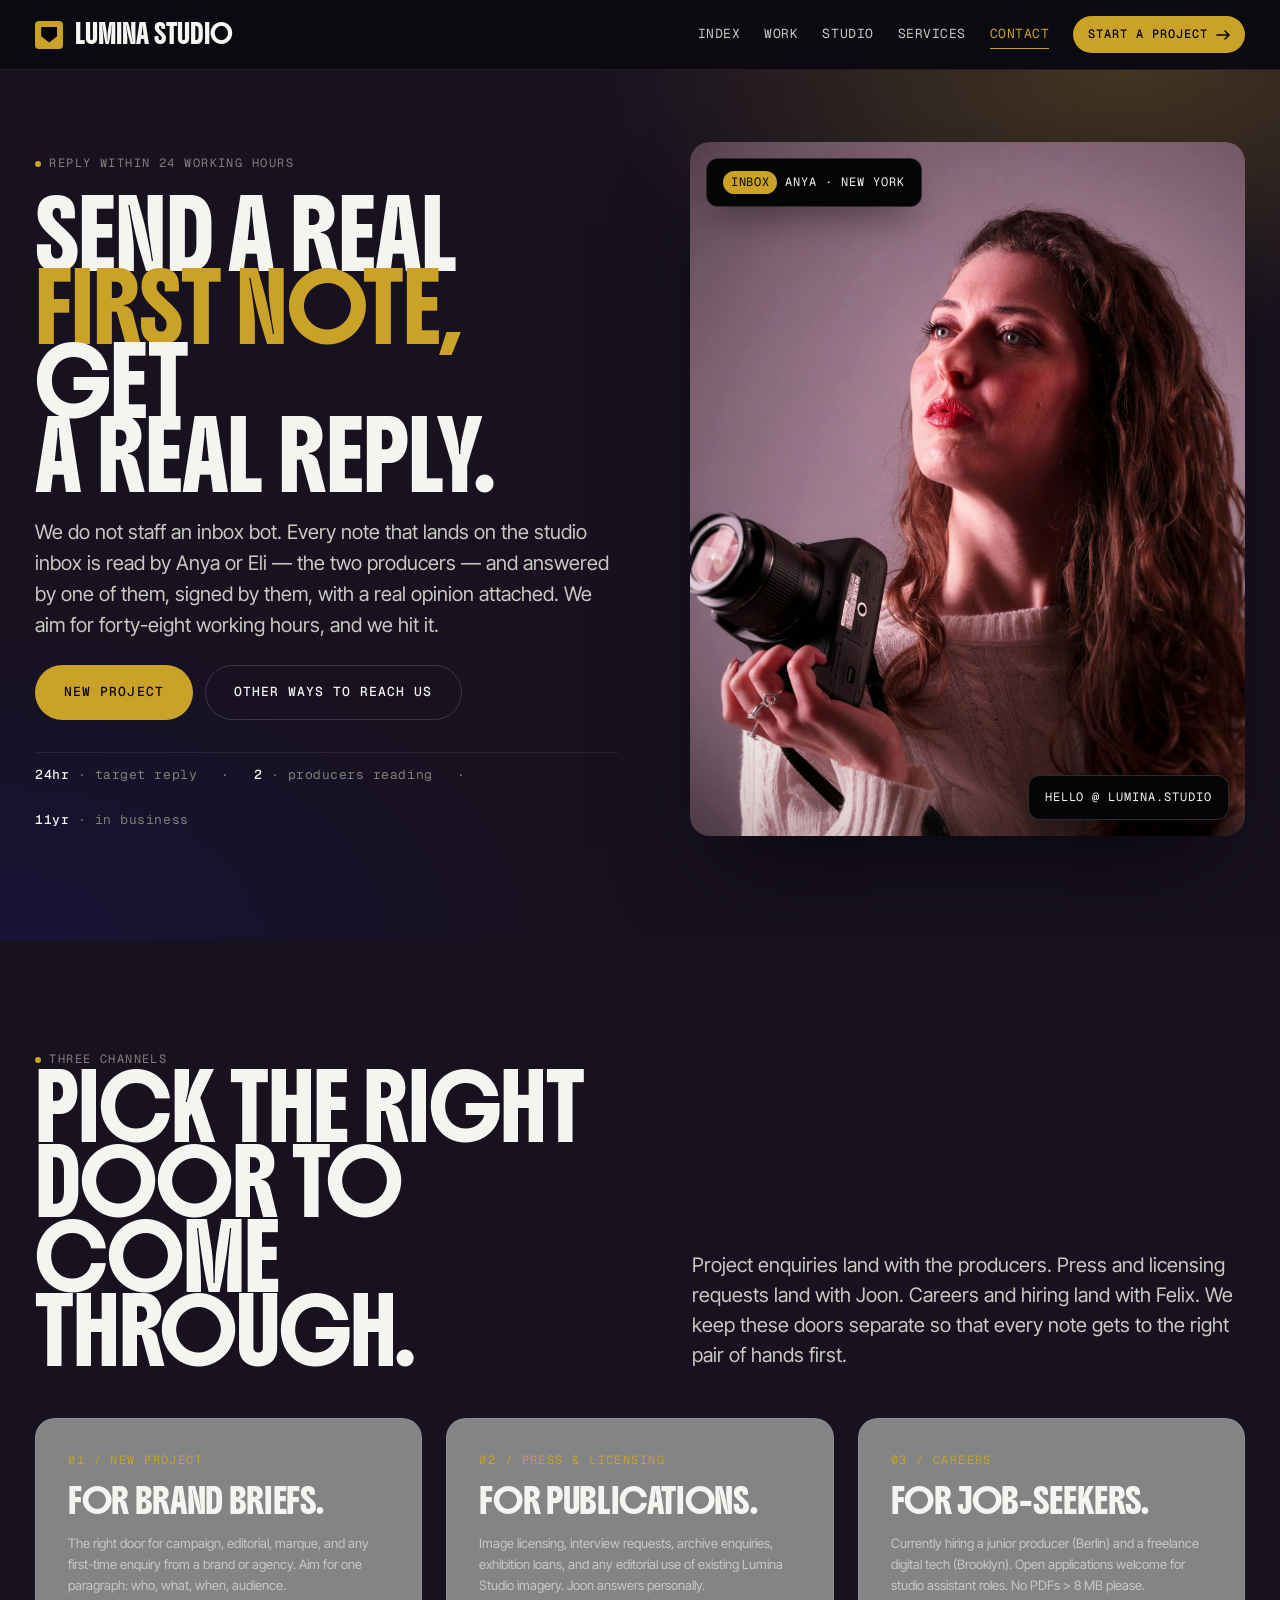
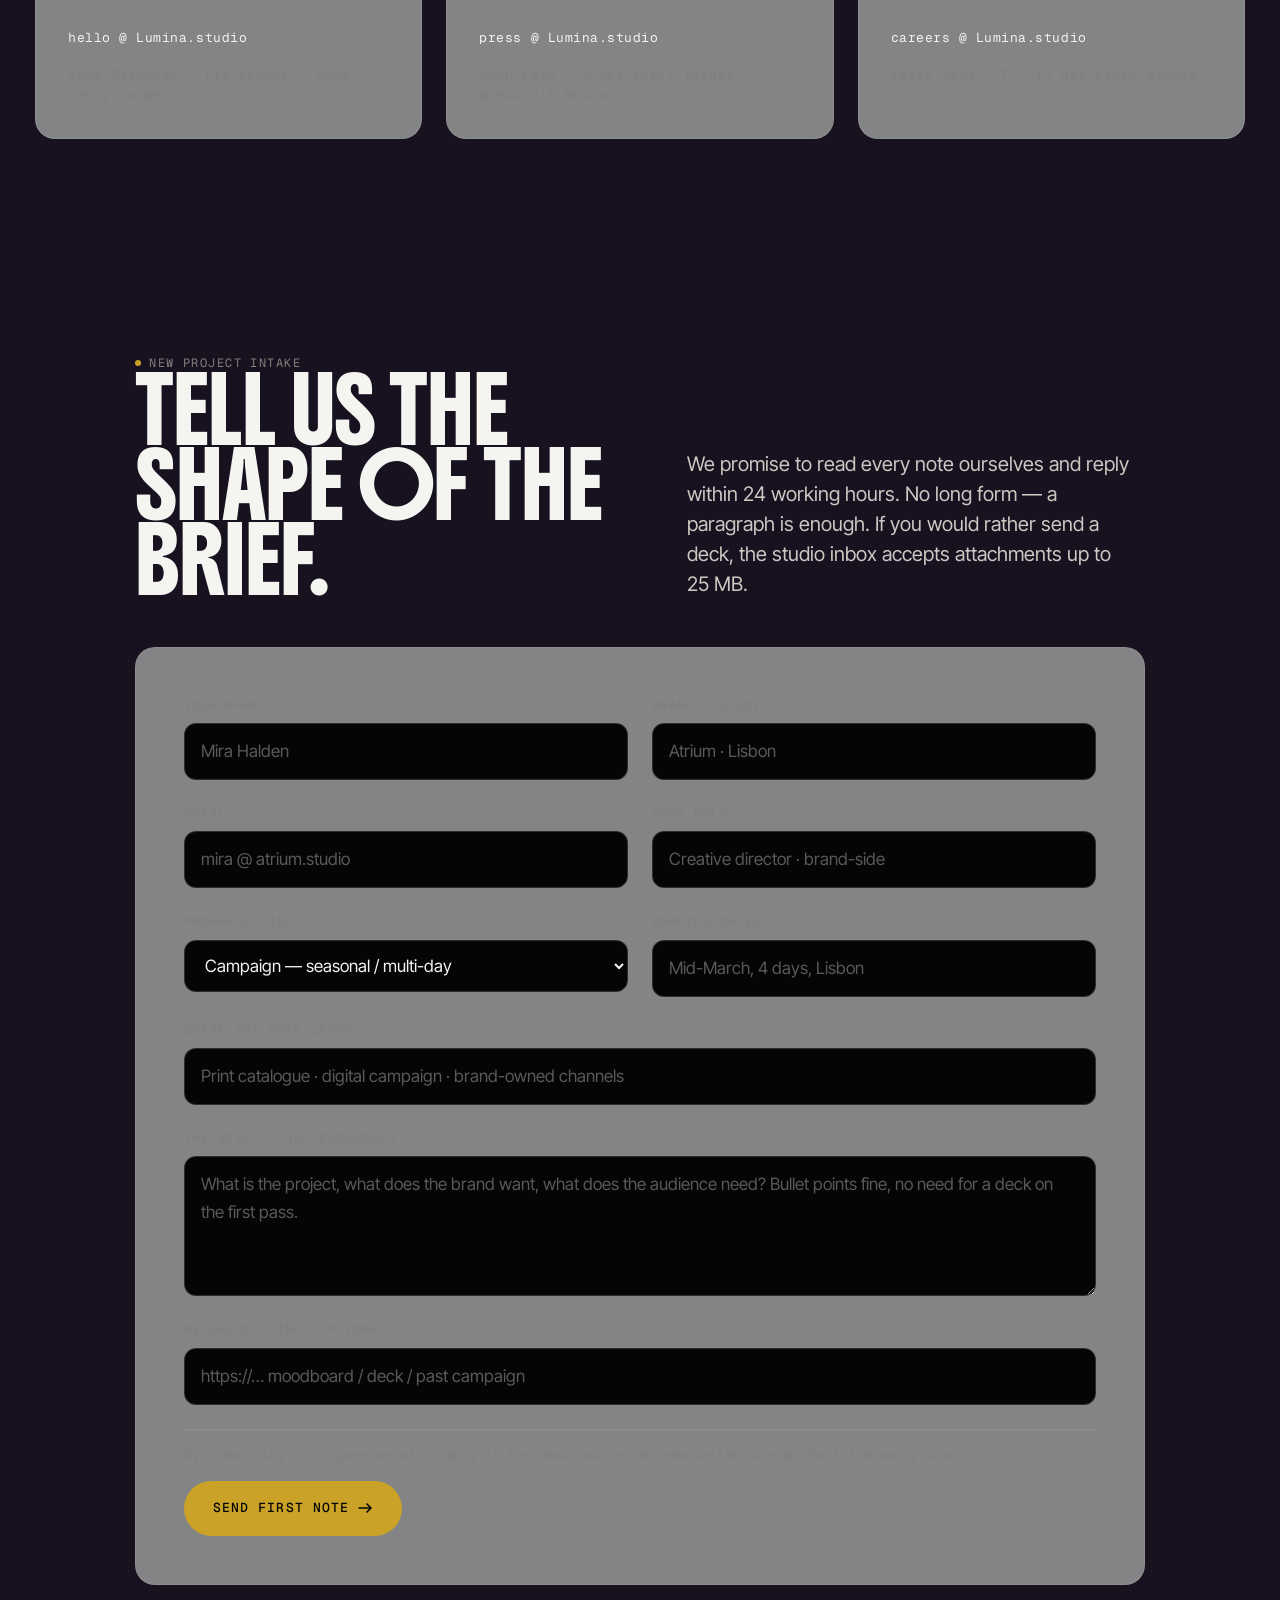
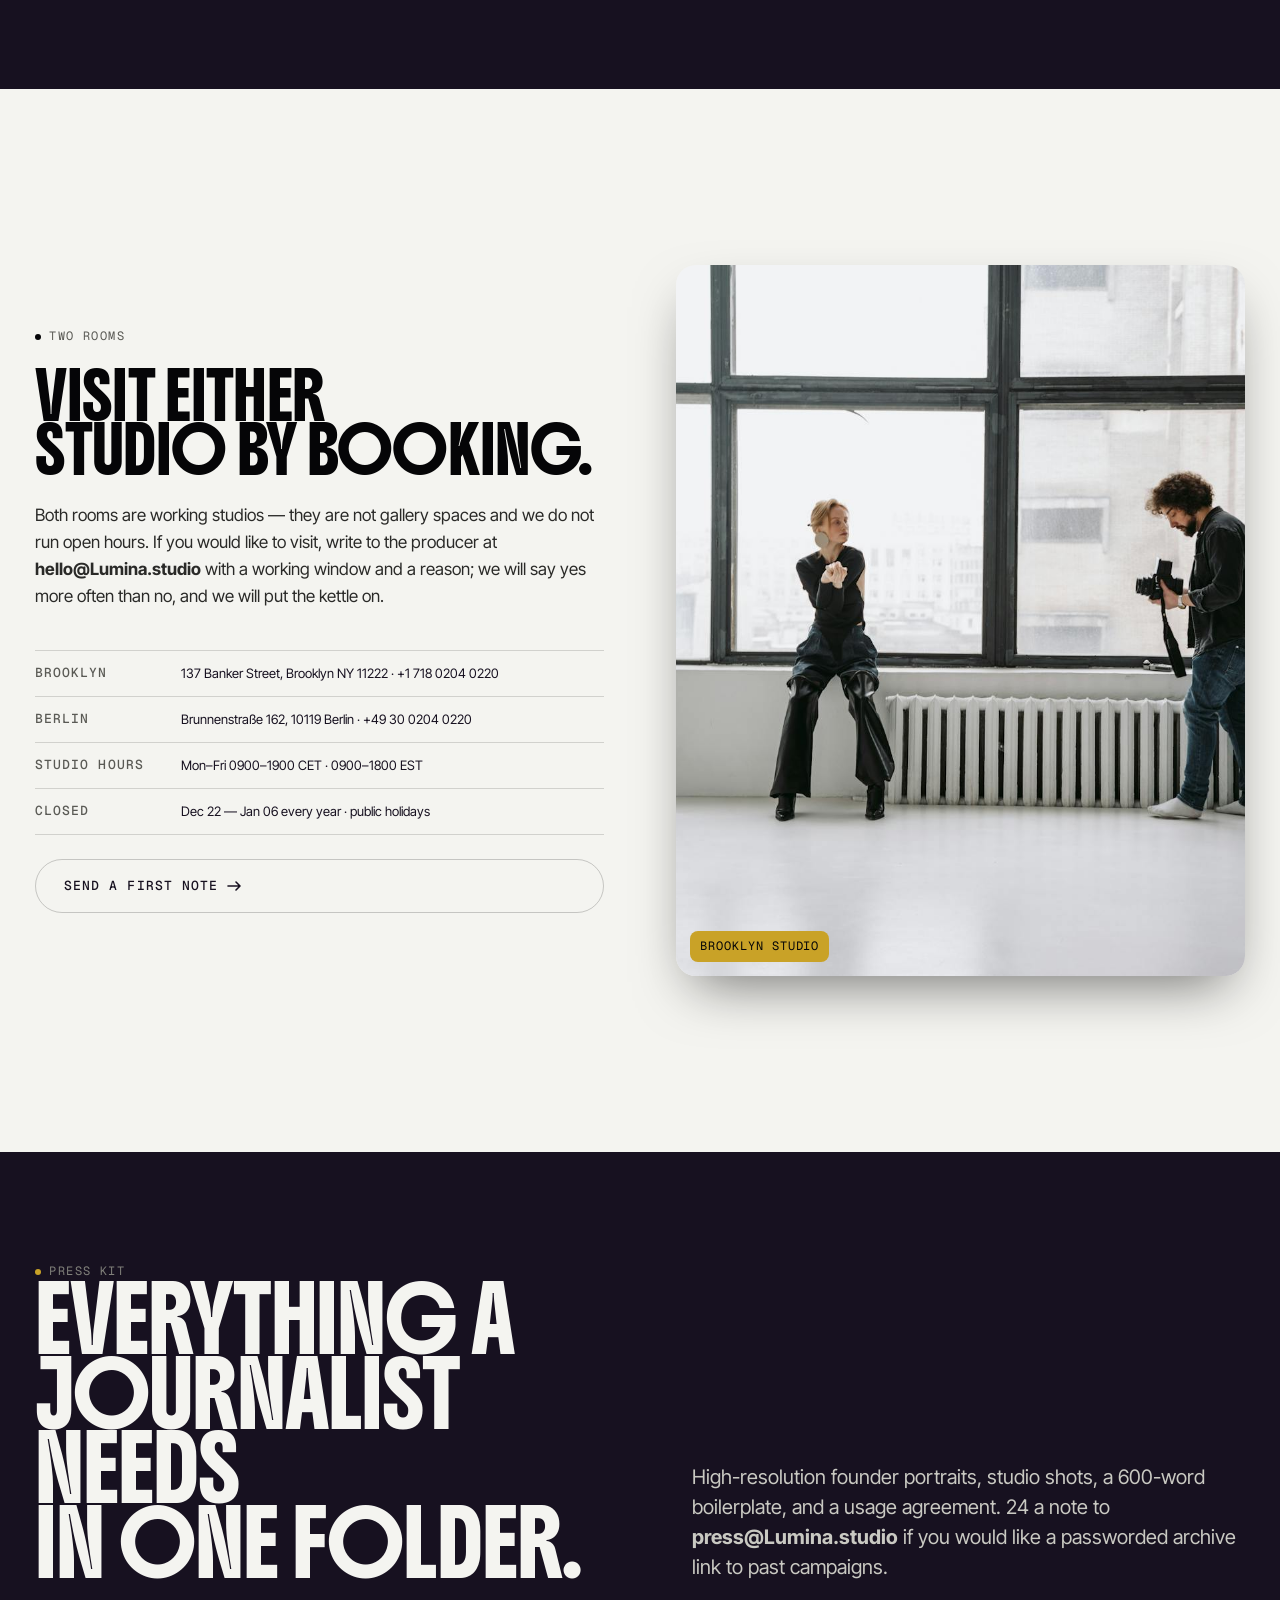
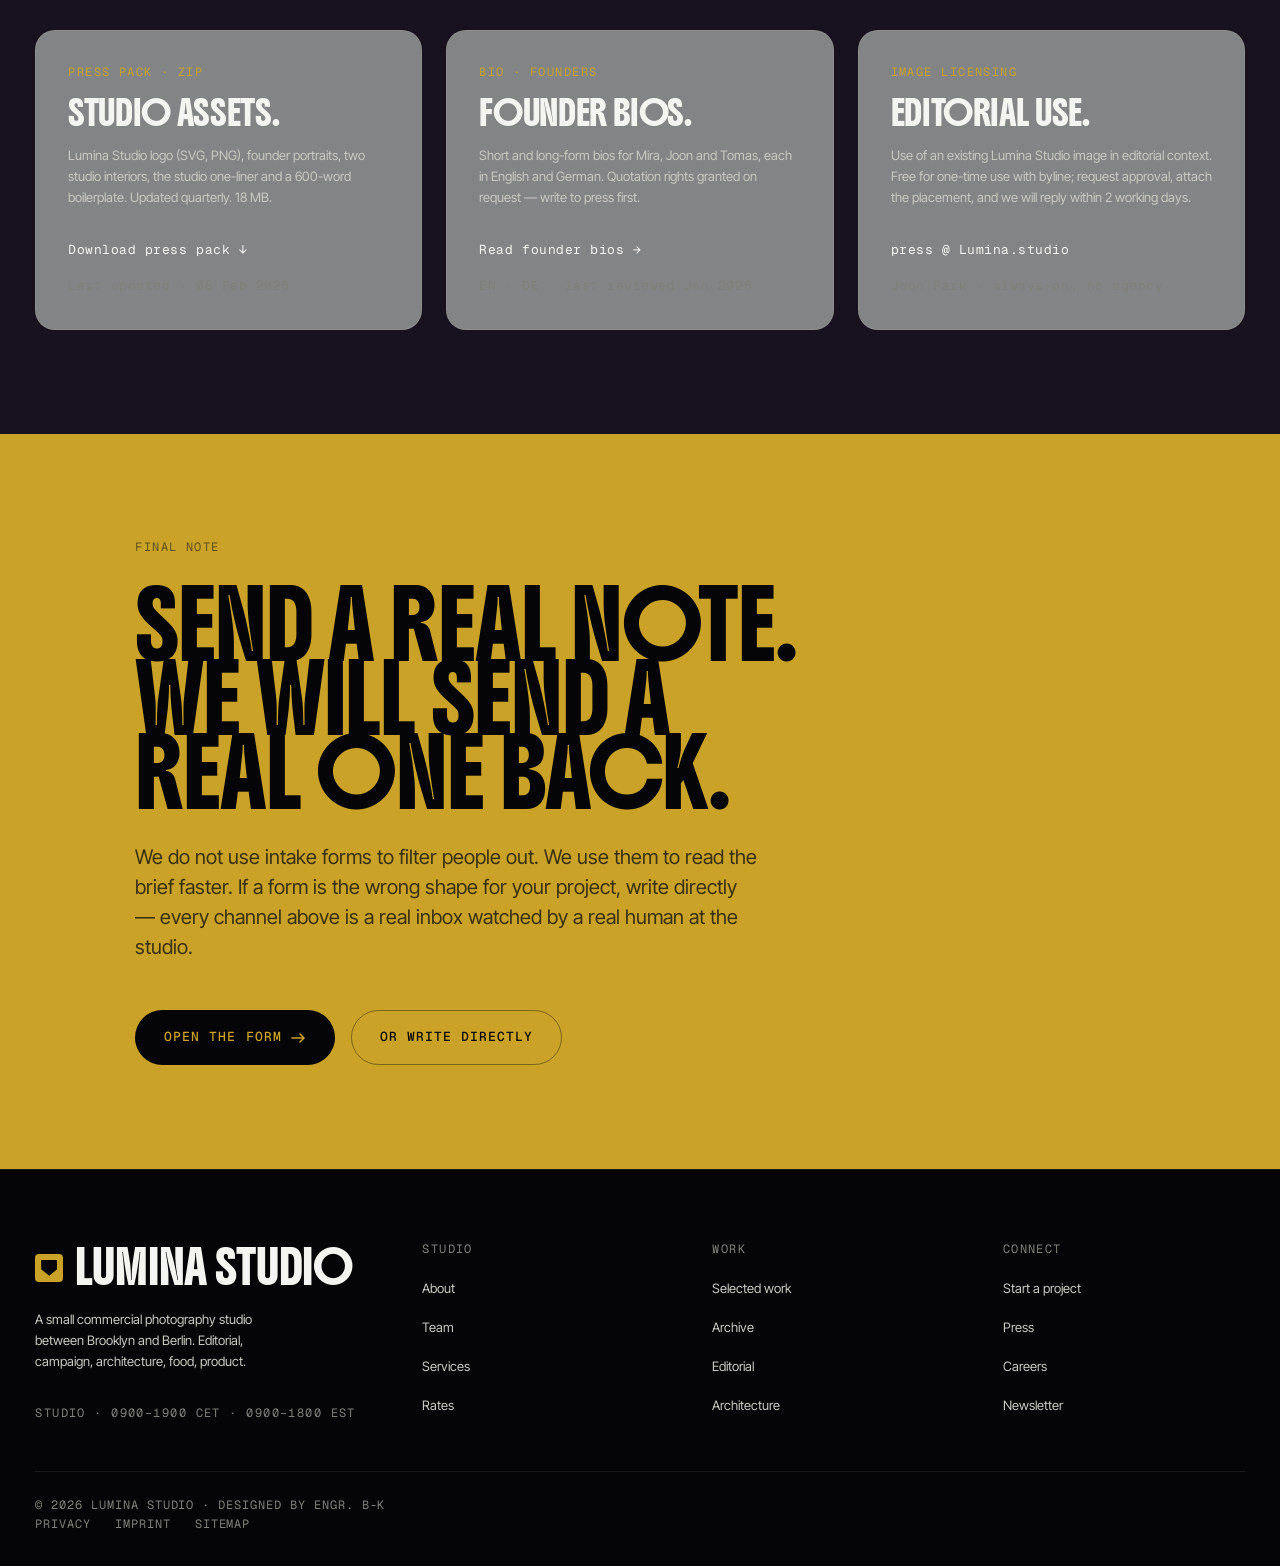
==== contact.html @ f13d24b4 "updated the file" ====
<!doctype html>
<html lang="en">

<head>
  <meta charset="utf-8" />
  <meta name="viewport" content="width=device-width, initial-scale=1" />
  <title>Lumina Studio · Contact — Photography Studio </title>
  <meta name="description"
    content="Three contact channels for Lumina Studio — project intake, press, and careers. Full inquiry form, studio addresses, press kit and open roles. Producer replies within 24 hours on a working day." />
  <link rel="preconnect" href="https://fonts.googleapis.com" />
  <link rel="preconnect" href="https://fonts.gstatic.com" crossorigin />
  <link rel="stylesheet"
    href="https://fonts.googleapis.com/css2?family=Boldonse&family=Inter+Tight:wght@400;500;600;700&family=Geist+Mono:wght@400;500&display=swap" />
  <link rel="stylesheet" href="assets/css/styles.css" />
</head>

<body>
  <a class="skip-link" href="#main">Skip to content</a>

  <header class="site-header">
    <div class="container container--wide">
      <nav class="nav" aria-label="Primary">
        <a class="brand" href="index.html"><span class="brand-mark" aria-hidden="true"></span> Lumina Studio</a>
        <div class="nav-links" role="navigation">
          <a href="index.html">Index</a>
          <a href="work.html">Work</a>
          <a href="studio.html">Studio</a>
          <a href="services.html">Services</a>
          <a href="contact.html" aria-current="page">Contact</a>
        </div>
        <div class="nav-cta-row">
          <a href="#intake" class="btn btn--primary btn--sm">Start a project
            <svg class="arrow" width="14" height="10" viewBox="0 0 14 10" fill="none" aria-hidden="true">
              <path d="M1 5h12m0 0L9 1m4 4L9 9" stroke="currentColor" stroke-width="1.6" stroke-linecap="round"
                stroke-linejoin="round" />
            </svg>
          </a>
          <button class="nav-toggle" aria-label="Open menu" aria-expanded="false" aria-controls="mobile-drawer"><span
              aria-hidden="true"></span></button>
        </div>
      </nav>
    </div>
  </header>

  <div class="mobile-drawer" id="mobile-drawer" aria-hidden="true">
    <button class="drawer-close" aria-label="Close menu">Close</button>
    <a href="index.html">Index</a>
    <a href="work.html">Work</a>
    <a href="studio.html">Studio</a>
    <a href="services.html">Services</a>
    <a href="contact.html">Contact</a>
  </div>

  <main id="main">

    <!-- Hero -->
    <section class="hero">
      <div class="container container--wide">
        <div class="hero-grid">
          <div class="hero-text">
            <span class="eyebrow"><span class="dot" aria-hidden="true"></span>Reply within 24 working hours</span>
            <h1 class="hero-headline">
              Send a real<br />
              <span class="lime">first note,</span> get<br />
              a real reply.
            </h1>
            <p class="hero-sub">
              We do not staff an inbox bot. Every note that lands on the studio inbox is read by Anya or Eli — the two
              producers — and answered by one of them, signed by them, with a real opinion attached. We aim for
              forty-eight working hours, and we hit it.
            </p>
            <div class="hero-cta-row">
              <a class="btn btn--primary btn--lg" href="#intake">New project</a>
              <a class="btn btn--ghost btn--lg" href="#channels">Other ways to reach us</a>
            </div>
            <div class="hero-meta">
              <span><strong>24hr</strong> · target reply</span>
              <span aria-hidden="true">·</span>
              <span><strong>2</strong> · producers reading</span>
              <span aria-hidden="true">·</span>
              <span><strong>11yr</strong> · in business</span>
            </div>
          </div>
          <div class="hero-media">
            <img src="assets/img/contact-hero.jpg"
              alt="A working studio scene — a wide table with a laptop, a printed contact sheet, a coffee cup, and a Lumina Studio-branded planner open to the week ahead." />
            <div class="floating-tag ft-top">
              <span class="pill">Inbox</span>
              ANYA · NEW YORK
            </div>
            <div class="floating-tag ft-bottom">
              hello @ Lumina.studio
            </div>
          </div>
        </div>
      </div>
    </section>

    <!-- Channels -->
    <section id="channels">
      <div class="container container--wide">
        <div class="section-head">
          <div>
            <span class="eyebrow"><span class="dot" aria-hidden="true"></span>Three channels</span>
            <h2>Pick the right<br />door to come<br />through.</h2>
          </div>
          <p class="lede">
            Project enquiries land with the producers. Press and licensing requests land with Joon. Careers and hiring
            land with Felix. We keep these doors separate so that every note gets to the right pair of hands first.
          </p>
        </div>

        <div class="channel-grid">
          <article class="channel-card">
            <span class="label">01 / New project</span>
            <h3>For brand briefs.</h3>
            <p>The right door for campaign, editorial, marque, and any first-time enquiry from a brand or agency. Aim
              for one paragraph: who, what, when, audience.</p>
            <a class="channel-line" href="mailto:hello@Lumina.studio">hello @ Lumina.studio</a>
            <span class="mono" style="color: var(--fg-mute);">Anya Stenmark · Eli Wender · 24hr reply target</span>
          </article>

          <article class="channel-card" id="press">
            <span class="label label--lime">02 / Press &amp; licensing</span>
            <h3>For publications.</h3>
            <p>Image licensing, interview requests, archive enquiries, exhibition loans, and any editorial use of
              existing Lumina Studio imagery. Joon answers personally.</p>
            <a class="channel-line" href="mailto:press@Lumina.studio">press @ Lumina.studio</a>
            <span class="mono" style="color: var(--fg-mute);">Joon Park · 5-day reply target · press kit below</span>
          </article>

          <article class="channel-card" id="careers">
            <span class="label">03 / Careers</span>
            <h3>For job-seekers.</h3>
            <p>Currently hiring a junior producer (Berlin) and a freelance digital tech (Brooklyn). Open applications
              welcome for studio assistant roles. No PDFs &gt; 8&nbsp;MB please.</p>
            <a class="channel-line" href="mailto:careers@Lumina.studio">careers @ Lumina.studio</a>
            <span class="mono" style="color: var(--fg-mute);">Felix Vahl · 7 — 14 day reply window</span>
          </article>
        </div>
      </div>
    </section>

    <!-- Intake form -->
    <section id="intake">
      <div class="container container--narrow">
        <div class="section-head">
          <div>
            <span class="eyebrow"><span class="dot" aria-hidden="true"></span>New project intake</span>
            <h2>Tell us the<br />shape of the<br />brief.</h2>
          </div>
          <p class="lede">
            We promise to read every note ourselves and reply within 24 working hours. No long form — a paragraph is
            enough. If you would rather send a deck, the studio inbox accepts attachments up to 25&nbsp;MB.
          </p>
        </div>

        <form class="form-card"
          onsubmit="event.preventDefault(); this.querySelector('button[type=submit]').textContent='Thank you — we will be in touch.';">
          <div class="form-row">
            <div class="form-field">
              <label for="f-name">Your name</label>
              <input id="f-name" name="name" type="text" required placeholder="Mira Halden" />
            </div>
            <div class="form-field">
              <label for="f-brand">Brand / studio</label>
              <input id="f-brand" name="brand" type="text" placeholder="Atrium · Lisbon" />
            </div>
          </div>

          <div class="form-row">
            <div class="form-field">
              <label for="f-email">Email</label>
              <input id="f-email" name="email" type="email" required placeholder="mira @ atrium.studio" />
            </div>
            <div class="form-field">
              <label for="f-role">Your role</label>
              <input id="f-role" name="role" type="text" placeholder="Creative director · brand-side" />
            </div>
          </div>

          <div class="form-row">
            <div class="form-field">
              <label for="f-tier">Probable tier</label>
              <select id="f-tier" name="tier">
                <option>Editorial — single feature / portrait</option>
                <option selected>Campaign — seasonal / multi-day</option>
                <option>Marque — long-form, full cycle</option>
                <option>Not sure — please advise</option>
              </select>
            </div>
            <div class="form-field">
              <label for="f-dates">Working dates</label>
              <input id="f-dates" name="dates" type="text" placeholder="Mid-March, 4 days, Lisbon" />
            </div>
          </div>

          <div class="form-row form-row--full">
            <div class="form-field">
              <label for="f-where">Where the work lands</label>
              <input id="f-where" name="where" type="text"
                placeholder="Print catalogue · digital campaign · brand-owned channels" />
            </div>
          </div>

          <div class="form-row form-row--full">
            <div class="form-field">
              <label for="f-brief">The brief — one paragraph</label>
              <textarea id="f-brief" name="brief" required
                placeholder="What is the project, what does the brand want, what does the audience need? Bullet points fine, no need for a deck on the first pass."></textarea>
            </div>
          </div>

          <div class="form-row form-row--full">
            <div class="form-field">
              <label for="f-refs">Reference link (optional)</label>
              <input id="f-refs" name="refs" type="url" placeholder="https://… moodboard / deck / past campaign" />
            </div>
          </div>

          <div class="form-actions">
            <small>By submitting, you agree we will reply to the email above. No newsletter signup. No third-party
              sharing.</small>
            <button type="submit" class="btn btn--primary btn--lg">Send first note
              <svg class="arrow" width="16" height="10" viewBox="0 0 14 10" fill="none" aria-hidden="true">
                <path d="M1 5h12m0 0L9 1m4 4L9 9" stroke="currentColor" stroke-width="1.6" stroke-linecap="round"
                  stroke-linejoin="round" />
              </svg>
            </button>
          </div>
        </form>
      </div>
    </section>

    <!-- Studio locations split -->
    <section class="snug tile-section">
      <div class="container container--wide">
        <div class="split">
          <div class="split-text">
            <span class="eyebrow eyebrow--on-tile"><span class="dot" aria-hidden="true"></span>Two rooms</span>
            <h2>Visit either<br />studio by booking.</h2>
            <p>
              Both rooms are working studios — they are not gallery spaces and we do not run open hours. If you would
              like to visit, write to the producer at <strong>hello@Lumina.studio</strong> with a working window and a
              reason; we will say yes more often than no, and we will put the kettle on.
            </p>
            <ul class="split-fact-list">
              <li><b>Brooklyn</b><span>137 Banker Street, Brooklyn NY 11222 · +1 718 0204 0220</span></li>
              <li><b>Berlin</b><span>Brunnenstraße 162, 10119 Berlin · +49 30 0204 0220</span></li>
              <li><b>Studio hours</b><span>Mon–Fri 0900–1900 CET · 0900–1800 EST</span></li>
              <li><b>Closed</b><span>Dec 22 — Jan 06 every year · public holidays</span></li>
            </ul>
            <a class="btn btn--ghost-on-tile btn--lg" href="#intake">Send a first note
              <svg class="arrow" width="16" height="10" viewBox="0 0 14 10" fill="none" aria-hidden="true">
                <path d="M1 5h12m0 0L9 1m4 4L9 9" stroke="currentColor" stroke-width="1.6" stroke-linecap="round"
                  stroke-linejoin="round" />
              </svg>
            </a>
          </div>
          <div class="split-img">
            <img src="assets/img/contact-room.jpg"
              alt="A working corner of the Lumina Studio Brooklyn studio — a wide table with a laptop, a printed contact sheet, a coffee mug, and a Lumina Studio-branded notebook open to a project plan." />
            <span class="ft-corner">Brooklyn studio</span>
          </div>
        </div>
      </div>
    </section>

    <!-- Press kit -->
    <section>
      <div class="container container--wide">
        <div class="section-head">
          <div>
            <span class="eyebrow"><span class="dot" aria-hidden="true"></span>Press kit</span>
            <h2>Everything a<br />journalist needs<br />in one folder.</h2>
          </div>
          <p class="lede">
            High-resolution founder portraits, studio shots, a 600-word boilerplate, and a usage agreement. 24 a note
            to <strong>press@Lumina.studio</strong> if you would like a passworded archive link to past campaigns.
          </p>
        </div>

        <div class="channel-grid">
          <article class="channel-card">
            <span class="label">Press pack · ZIP</span>
            <h3>Studio assets.</h3>
            <p>Lumina Studio logo (SVG, PNG), founder portraits, two studio interiors, the studio one-liner and a 600-word
              boilerplate. Updated quarterly. 18&nbsp;MB.</p>
            <a class="channel-line" href="#">Download press pack ↓</a>
            <span class="mono" style="color: var(--fg-mute);">Last updated · 08 Feb 2026</span>
          </article>
          <article class="channel-card">
            <span class="label">Bio · founders</span>
            <h3>Founder bios.</h3>
            <p>Short and long-form bios for Mira, Joon and Tomas, each in English and German. Quotation rights granted
              on request — write to press first.</p>
            <a class="channel-line" href="#">Read founder bios →</a>
            <span class="mono" style="color: var(--fg-mute);">EN · DE · last reviewed Jan 2026</span>
          </article>
          <article class="channel-card">
            <span class="label">Image licensing</span>
            <h3>Editorial use.</h3>
            <p>Use of an existing Lumina Studio image in editorial context. Free for one-time use with byline; request
              approval, attach the placement, and we will reply within 2 working days.</p>
            <a class="channel-line" href="mailto:press@Lumina.studio">press @ Lumina.studio</a>
            <span class="mono" style="color: var(--fg-mute);">Joon Park · always-on, no agency</span>
          </article>
        </div>
      </div>
    </section>

    <!-- Closing -->
    <section class="closing-cta">
      <div class="container container--narrow">
        <span class="label" style="color: rgba(25, 25, 27, 0.6);">Final note</span>
        <h2>Send a real note.<br />We will send a<br />real one back.</h2>
        <p class="lede">
          We do not use intake forms to filter people out. We use them to read the brief faster. If a form is the wrong
          shape for your project, write directly — every channel above is a real inbox watched by a real human at the
          studio.
        </p>
        <div class="cta-row">
          <a class="btn btn--dark btn--lg" href="#intake">Open the form
            <svg class="arrow" width="16" height="10" viewBox="0 0 14 10" fill="none" aria-hidden="true">
              <path d="M1 5h12m0 0L9 1m4 4L9 9" stroke="currentColor" stroke-width="1.6" stroke-linecap="round"
                stroke-linejoin="round" />
            </svg>
          </a>
          <a class="btn btn--ghost btn--lg" href="mailto:hello@Lumina.studio">Or write directly</a>
        </div>
      </div>
    </section>

  </main>

  <footer class="site-footer">
    <div class="container container--wide">
      <div class="footer-top">
        <div class="footer-brand">
          <span class="brand"><span class="brand-mark" aria-hidden="true"></span> Lumina Studio</span>
          <p>A small commercial photography studio between Brooklyn and Berlin. Editorial, campaign, architecture, food,
            product.</p>
          <span class="label">Studio · 0900–1900 CET · 0900–1800 EST</span>
        </div>
        <div>
          <h4>Studio</h4>
          <ul>
            <li><a href="studio.html">About</a></li>
            <li><a href="studio.html#team">Team</a></li>
            <li><a href="services.html">Services</a></li>
            <li><a href="services.html#rates">Rates</a></li>
          </ul>
        </div>
        <div>
          <h4>Work</h4>
          <ul>
            <li><a href="work.html">Selected work</a></li>
            <li><a href="work.html#archive">Archive</a></li>
            <li><a href="work.html#editorial">Editorial</a></li>
            <li><a href="work.html#architecture">Architecture</a></li>
          </ul>
        </div>
        <div>
          <h4>Connect</h4>
          <ul>
            <li><a href="contact.html">Start a project</a></li>
            <li><a href="contact.html#press">Press</a></li>
            <li><a href="contact.html#careers">Careers</a></li>
            <li><a href="#">Newsletter</a></li>
          </ul>
        </div>
      </div>
      <div class="footer-bottom">
        <span>© 2026 Lumina Studio · Designed By Engr. B-K
        <div class="footer-meta-links">
          <a href="#">Privacy</a>
          <a href="#">Imprint</a>
          <a href="#">Sitemap</a>
        </div>
      </div>
    </div>
  </footer>

  <script src="assets/js/site.js" defer></script>
</body>

</html>
---- assets/css/styles.css ----
/* ============================================================================
   Brivon — Modern Photography Studio HTML Template
   Free template by html.design.
   Visual direction: editorial-brutalist photography studio. Near-black ground
   throughout (#0A0A0C), paper-ivory text (#F4F4F0), one electric lime accent
   (#D4FF3D) used sparingly on tags, hover states, and signature micro-elements.
   Display in Boldonse (heavy condensed display, line-height 1.25), body in
   Inter Tight, captions in Geist Mono. Designed for commercial photographers,
   editorial studios, documentary teams, and visual-arts producers.
   No editorial serif, no cream zone, no warm earth — palette is intentionally
   cool-dark with one saturated accent.
   ============================================================================ */

/* ---------- 1. Tokens ---------------------------------------------------- */
:root {
  /* Palette — charcoal ground + electric lime accent.
     Distinct from every shipped html.design template. */
  --ink-000:        #050507;          /* deepest — used behind hero photo */
  --ink-deep:       #171120;          /* primary surface, body bg */
  --ink:            #FFFFFF;          /* default cards / sections */
  --ink-card:       #838485;          /* elevated card body */
  --ink-elev:       #232328;          /* hover / next elevation */
  --ink-line:       rgba(244, 244, 240, 0.08);
  --ink-line-soft:  rgba(244, 244, 240, 0.04);
  --ink-rule:       rgba(244, 244, 240, 0.16);

  --paper:          #F4F4F0;          /* primary text on dark */
  --paper-soft:     #C9C9C2;          /* secondary text */
  --paper-mute:     #80807A;          /* tertiary / captions */
  --paper-deep:     #5A5A55;          /* hairlines / quiet labels */
  --paper-tile:     #F4F4F0;          /* reverse-tile background */
  --paper-tile-2:   #E5E5DE;          /* alt reverse tile */

  --lime:           #C9A227;          /* signature accent — electric lime */
  --lime-soft:      #D8B84C;         /* lighter variant */
  --lime-deep:      #A88617;          /* hover / pressed */
  --lime-glow:      rgba(201, 162, 39, 0.25);

  --cobalt:         #1A2EFF;          /* tiny secondary — used once on prints CTA hover only */

  /* Semantic surfaces */
  --bg:             var(--ink-deep);
  --bg-alt:         var(--ink-000);
  --bg-card:        var(--ink-card);
  --bg-elev:        var(--ink-elev);
  --bg-tile:        var(--paper-tile);   /* reverse-mode sections */

  --fg:             var(--paper);
  --fg-soft:        var(--paper-soft);
  --fg-mute:        var(--paper-mute);
  --fg-deep:        var(--paper-deep);
  --fg-on-tile:     var(--ink-deep);
  --fg-on-tile-mute:#5A5A55;

  --rule:           var(--ink-line);
  --rule-strong:    var(--ink-rule);
  --rule-lime:      rgba(212, 255, 61, 0.35);

  --primary:        var(--lime);
  --primary-deep:   var(--lime-deep);
  --accent:         var(--lime);

  /* Typography — Boldonse display, Inter Tight body, Geist Mono captions.
     Per memory: Boldonse needs line-height 1.25 minimum, never below 1.15. */
  --font-display:   'Boldonse', 'Inter Tight', system-ui, -apple-system, sans-serif;
  --font-body:      'Inter Tight', system-ui, -apple-system, 'Segoe UI', Roboto, sans-serif;
  --font-mono:      'Geist Mono', 'IBM Plex Mono', ui-monospace, 'SF Mono', Menlo, Consolas, monospace;

  --text-xs:    0.75rem;
  --text-sm:    0.8125rem;
  --text-base:  clamp(1rem, 0.94rem + 0.28vw, 1.0625rem);
  --text-lg:    clamp(1.125rem, 1rem + 0.45vw, 1.25rem);
  --text-xl:    clamp(1.25rem, 1.1rem + 0.6vw, 1.5rem);
  --text-2xl:   clamp(1.5rem, 1.25rem + 0.95vw, 2rem);
  --text-3xl:   clamp(1.875rem, 1.45rem + 1.7vw, 2.75rem);
  --text-4xl:   clamp(2.5rem, 1.75rem + 2.6vw, 4rem);
  --text-5xl:   clamp(2.8rem, 1.9rem + 3.4vw, 4.75rem);
  --text-mega:  clamp(2.5rem, 1.6rem + 3vw, 4.5rem);

  /* Spacing */
  --space-1:  0.25rem;
  --space-2:  0.5rem;
  --space-3:  0.75rem;
  --space-4:  1rem;
  --space-5:  1.5rem;
  --space-6:  2rem;
  --space-7:  3rem;
  --space-8:  4.5rem;
  --space-9:  6.5rem;
  --space-10: 9rem;
  --space-11: 12rem;

  --radius-xs:  4px;
  --radius-sm:  8px;
  --radius:     12px;
  --radius-lg:  20px;
  --radius-xl:  28px;
  --radius-2xl: 40px;
  --radius-full: 999px;

  --container:        1340px;
  --container-wide:   1480px;
  --container-narrow: 1080px;
  --gutter:           clamp(1.25rem, 1rem + 1.5vw, 2.25rem);

  --shadow-xs:  0 1px 2px rgba(0, 0, 0, 0.45);
  --shadow-sm:  0 4px 12px rgba(0, 0, 0, 0.4);
  --shadow:     0 16px 36px -12px rgba(0, 0, 0, 0.55);
  --shadow-md:  0 24px 56px -18px rgba(0, 0, 0, 0.55);
  --shadow-lg:  0 48px 96px -32px rgba(0, 0, 0, 0.6);
  --shadow-lime: 0 22px 60px -22px rgba(212, 255, 61, 0.25);

  --ease-out:    cubic-bezier(0.16, 1, 0.3, 1);
  --ease-in-out: cubic-bezier(0.65, 0, 0.35, 1);
  --dur-fast:   180ms;
  --dur-base:   320ms;
  --dur-slow:   620ms;
}

/* ---------- 2. Reset / base --------------------------------------------- */
*, *::before, *::after { box-sizing: border-box; }
html { -webkit-text-size-adjust: 100%; scroll-behavior: smooth; background: var(--bg); }
body {
  margin: 0;
  background: var(--bg);
  color: var(--fg);
  font-family: var(--font-body);
  font-size: var(--text-base);
  line-height: 1.6;
  -webkit-font-smoothing: antialiased;
  -moz-osx-font-smoothing: grayscale;
  text-rendering: optimizeLegibility;
}
img, svg, video { max-width: 100%; height: auto; display: block; }
a { color: inherit; text-decoration: none; }
button { font: inherit; cursor: pointer; background: none; border: 0; color: inherit; }
input, textarea, select { font: inherit; color: inherit; }
:focus-visible {
  outline: 2px solid var(--lime);
  outline-offset: 3px;
  border-radius: 2px;
}

::selection { background: var(--lime); color: var(--ink-000); }

.skip-link {
  position: absolute; left: -9999px; top: 0;
  background: var(--lime); color: var(--ink-000);
  padding: var(--space-3) var(--space-5);
  font-family: var(--font-mono);
  font-size: var(--text-sm);
  z-index: 999;
}
.skip-link:focus { left: var(--space-4); top: var(--space-4); }

/* ---------- 3. Layout ---------------------------------------------------- */
.container {
  width: 100%;
  max-width: var(--container);
  margin-inline: auto;
  padding-inline: var(--gutter);
}
.container--wide   { max-width: var(--container-wide); }
.container--narrow { max-width: var(--container-narrow); }

section { padding-block: var(--space-9); }
section.compact  { padding-block: var(--space-7); }
section.snug     { padding-block: var(--space-8); }

.grid { display: grid; gap: var(--space-6); }
.flex { display: flex; }
.center-row { display: flex; align-items: center; gap: var(--space-4); }

/* ---------- 4. Typography ----------------------------------------------- */
.eyebrow {
  font-family: var(--font-mono);
  font-size: var(--text-xs);
  letter-spacing: 0.12em;
  text-transform: uppercase;
  color: var(--fg-mute);
  display: inline-flex;
  align-items: center;
  gap: var(--space-2);
}
.eyebrow .dot {
  width: 6px; height: 6px;
  background: var(--lime);
  border-radius: 50%;
  display: inline-block;
}
.eyebrow--on-tile { color: var(--fg-on-tile-mute); }

h1, h2, h3, h4 {
  font-family: var(--font-display);
  font-weight: 400;
  letter-spacing: -0.015em;
  margin: 0;
  /* Per memory: Boldonse-class display fonts require >= 1.2 line-height. */
  line-height: 1.25;
  text-transform: uppercase;
}
h1 { font-size: var(--text-5xl); line-height: 1.22; }
h2 { font-size: var(--text-4xl); line-height: 1.25; }
h3 { font-size: var(--text-2xl); line-height: 1.3; }
h4 { font-size: var(--text-xl); line-height: 1.32; }

p { margin: 0 0 var(--space-4); }
p:last-child { margin-bottom: 0; }

.lede {
  font-size: var(--text-lg);
  line-height: 1.5;
  color: var(--fg-soft);
  max-width: 62ch;
}

.mono {
  font-family: var(--font-mono);
  font-size: var(--text-sm);
  letter-spacing: 0.04em;
}

.label {
  font-family: var(--font-mono);
  font-size: var(--text-xs);
  text-transform: uppercase;
  letter-spacing: 0.12em;
  color: var(--fg-mute);
}
.label--lime { color: var(--lime); }

/* ---------- 5. Header / Nav --------------------------------------------- */
.site-header {
  position: sticky;
  top: 0;
  z-index: 50;
  background: rgba(10, 10, 12, 0.78);
  backdrop-filter: saturate(140%) blur(14px);
  -webkit-backdrop-filter: saturate(140%) blur(14px);
  border-bottom: 1px solid var(--rule);
}
.nav {
  display: flex;
  align-items: center;
  gap: var(--space-5);
  padding-block: var(--space-4);
}
.brand {
  display: inline-flex;
  align-items: center;
  gap: var(--space-3);
  font-family: var(--font-display);
  font-size: 1.125rem;
  letter-spacing: -0.005em;
  text-transform: uppercase;
}
.brand-mark {
  width: 28px; height: 28px;
  background: var(--lime);
  display: inline-block;
  position: relative;
  border-radius: 4px;
}
.brand-mark::after {
  content: '';
  position: absolute;
  inset: 6px;
  background: var(--ink-000);
  clip-path: polygon(0 0, 100% 0, 100% 60%, 50% 100%, 0 60%);
}
.nav-links {
  display: flex;
  gap: var(--space-5);
  margin-inline-start: auto;
  font-family: var(--font-mono);
  font-size: var(--text-sm);
  letter-spacing: 0.04em;
  text-transform: uppercase;
}
.nav-links a {
  color: var(--fg-soft);
  padding-block: 4px;
  border-bottom: 1px solid transparent;
  transition: color var(--dur-fast) var(--ease-out), border-color var(--dur-fast) var(--ease-out);
}
.nav-links a:hover { color: var(--fg); border-bottom-color: var(--lime); }
.nav-links a[aria-current="page"] { color: var(--lime); border-bottom-color: var(--lime); }
.nav-cta-row { display: flex; gap: var(--space-3); align-items: center; }
.nav-toggle {
  display: none;
  width: 40px; height: 40px;
  align-items: center; justify-content: center;
  border: 1px solid var(--rule-strong);
  border-radius: 8px;
}
.nav-toggle span {
  width: 18px; height: 2px; background: var(--fg);
  position: relative;
}
.nav-toggle span::before, .nav-toggle span::after {
  content: ''; position: absolute; left: 0; right: 0;
  height: 2px; background: var(--fg);
}
.nav-toggle span::before { top: -6px; }
.nav-toggle span::after  { top: 6px; }

.mobile-drawer {
  position: fixed;
  inset: 0;
  background: var(--ink-000);
  z-index: 200;
  padding: var(--space-7) var(--gutter);
  display: none;
  flex-direction: column;
  gap: var(--space-5);
  font-family: var(--font-display);
  font-size: var(--text-2xl);
  text-transform: uppercase;
}
.mobile-drawer.open { display: flex; }
.mobile-drawer a { color: var(--fg); }
.mobile-drawer a:hover { color: var(--lime); }
.drawer-close {
  align-self: flex-end;
  font-family: var(--font-mono);
  font-size: var(--text-sm);
  letter-spacing: 0.12em;
  text-transform: uppercase;
  color: var(--fg-mute);
}

/* ---------- 6. Buttons -------------------------------------------------- */
.btn {
  display: inline-flex;
  align-items: center;
  gap: var(--space-2);
  padding: 12px 20px;
  border-radius: var(--radius-full);
  font-family: var(--font-mono);
  font-size: var(--text-sm);
  letter-spacing: 0.08em;
  text-transform: uppercase;
  font-weight: 500;
  border: 1px solid transparent;
  transition: background var(--dur-fast) var(--ease-out),
              color var(--dur-fast) var(--ease-out),
              border-color var(--dur-fast) var(--ease-out),
              transform var(--dur-fast) var(--ease-out);
  white-space: nowrap;
}
.btn--primary {
  background: var(--lime);
  color: var(--ink-000);
}
.btn--primary:hover { background: var(--lime-soft); transform: translateY(-1px); }
.btn--ghost {
  background: transparent;
  color: var(--fg);
  border-color: var(--rule-strong);
}
.btn--ghost:hover { border-color: var(--lime); color: var(--lime); }
.btn--ghost-on-tile {
  background: transparent;
  color: var(--fg-on-tile);
  border-color: rgba(10,10,12,0.2);
}
.btn--ghost-on-tile:hover { border-color: var(--ink-000); }
.btn--dark {
  background: var(--ink-000);
  color: var(--paper);
}
.btn--dark:hover { background: var(--ink-elev); }
.btn--sm { padding: 8px 14px; font-size: var(--text-xs); }
.btn--lg { padding: 16px 28px; }
.btn .arrow { transition: transform var(--dur-fast) var(--ease-out); }
.btn:hover .arrow { transform: translateX(3px); }

/* ---------- 7. Hero ----------------------------------------------------- */
.hero {
  padding-block: var(--space-8) var(--space-9);
  background:
    radial-gradient(900px 460px at 88% 0%, var(--lime-glow), transparent 60%),
    radial-gradient(900px 520px at 0% 100%, rgba(26, 46, 255, 0.10), transparent 60%),
    var(--bg);
  position: relative;
  overflow: hidden;
}
.hero-grid {
  display: grid;
  grid-template-columns: minmax(0, 1.05fr) minmax(0, 1fr);
  gap: var(--space-8);
  align-items: center;
}
.hero-text > * + * { margin-top: var(--space-5); }
.hero-headline {
  font-size: var(--text-mega);
  line-height: 1.15;
  text-transform: uppercase;
  letter-spacing: -0.018em;
}
.hero-headline .lime { color: var(--lime); }
.hero-headline .slash { color: var(--paper-mute); font-weight: 400; }
.hero-sub {
  color: var(--fg-soft);
  font-size: var(--text-lg);
  line-height: 1.55;
  max-width: 56ch;
}
.hero-cta-row {
  display: flex;
  flex-wrap: wrap;
  gap: var(--space-3);
}
.hero-meta {
  display: flex;
  flex-wrap: wrap;
  gap: var(--space-5);
  color: var(--fg-mute);
  font-family: var(--font-mono);
  font-size: var(--text-sm);
  letter-spacing: 0.04em;
  padding-top: var(--space-3);
  border-top: 1px solid var(--rule);
  margin-top: var(--space-6);
}
.hero-meta strong { color: var(--fg); font-weight: 500; }

.hero-media {
  position: relative;
  justify-self: end;
  width: 100%;
  max-width: 640px;
  aspect-ratio: 4 / 5;
  border-radius: var(--radius-lg);
  overflow: hidden;
  box-shadow: var(--shadow-lg);
  isolation: isolate;
}
.hero-media img {
  width: 100%; height: 100%;
  object-fit: cover;
  filter: contrast(1.05) saturate(0.9);
}
.floating-tag {
  position: absolute;
  background: var(--ink-000);
  border: 1px solid var(--rule-strong);
  border-radius: var(--radius);
  padding: var(--space-3) var(--space-4);
  font-family: var(--font-mono);
  font-size: var(--text-xs);
  letter-spacing: 0.08em;
  text-transform: uppercase;
  color: var(--fg);
  display: flex;
  align-items: center;
  gap: var(--space-2);
  box-shadow: var(--shadow);
}
.floating-tag .pill {
  background: var(--lime);
  color: var(--ink-000);
  padding: 2px 8px;
  border-radius: var(--radius-full);
  font-size: 0.75rem;
  letter-spacing: 0.06em;
}
.ft-top    { top: 16px; left: 16px; }
.ft-bottom { bottom: 16px; right: 16px; }
.ft-mid-r  { top: 50%; right: 16px; transform: translateY(-50%); }

/* ---------- 8. Stat strip ---------------------------------------------- */
.stat-strip {
  display: grid;
  grid-template-columns: repeat(4, 1fr);
  gap: 0;
  border-block: 1px solid var(--rule);
  margin-top: var(--space-7);
}
.stat-cell {
  padding: var(--space-6) var(--space-5);
  border-inline-end: 1px solid var(--rule);
  display: flex;
  flex-direction: column;
  gap: var(--space-3);
}
.stat-cell:last-child { border-inline-end: 0; }
.stat-num {
  font-family: var(--font-display);
  font-size: var(--text-4xl);
  line-height: 1.1;
  text-transform: uppercase;
  letter-spacing: -0.018em;
}
.stat-num .lime { color: var(--lime); }
.stat-label {
  font-family: var(--font-mono);
  font-size: var(--text-xs);
  letter-spacing: 0.12em;
  text-transform: uppercase;
  color: var(--fg-mute);
}

/* ---------- 9. Section headers ----------------------------------------- */
.section-head {
  display: grid;
  grid-template-columns: minmax(0, 1.1fr) minmax(0, 1fr);
  gap: var(--space-7);
  align-items: end;
  margin-bottom: var(--space-7);
}
.section-head h2 {
  font-size: var(--text-4xl);
  line-height: 1.22;
  text-transform: uppercase;
  letter-spacing: -0.018em;
}
.section-head .lede { max-width: 48ch; }

/* ---------- 10. Work grid (selected work, archive) --------------------- */
.work-grid {
  display: grid;
  grid-template-columns: repeat(12, 1fr);
  gap: var(--space-6);
}
.work-item {
  position: relative;
  display: block;
  border-radius: var(--radius-lg);
  overflow: hidden;
  background: var(--bg-card);
  isolation: isolate;
}
.work-item .wm {
  position: relative;
  width: 100%;
  aspect-ratio: 4 / 5;
  overflow: hidden;
}
.work-item img {
  width: 100%; height: 100%;
  object-fit: cover;
  transition: transform var(--dur-slow) var(--ease-out), filter var(--dur-base) var(--ease-out);
}
.work-item:hover img { transform: scale(1.04); filter: contrast(1.05); }
.work-item .wm-pill {
  position: absolute;
  top: 14px; left: 14px;
  background: var(--ink-000);
  color: var(--paper);
  padding: 4px 10px;
  border-radius: var(--radius-full);
  font-family: var(--font-mono);
  font-size: var(--text-xs);
  letter-spacing: 0.08em;
  text-transform: uppercase;
}
.work-item .wm-arrow {
  position: absolute;
  bottom: 14px; right: 14px;
  width: 40px; height: 40px;
  background: var(--lime);
  color: var(--ink-000);
  border-radius: var(--radius-full);
  display: flex; align-items: center; justify-content: center;
  transition: transform var(--dur-fast) var(--ease-out);
}
.work-item:hover .wm-arrow { transform: translate(2px, -2px); }
.work-meta {
  display: flex;
  align-items: center;
  justify-content: space-between;
  gap: var(--space-4);
  padding: var(--space-5);
  font-family: var(--font-mono);
}
.work-meta .wm-title {
  font-family: var(--font-display);
  font-size: var(--text-lg);
  text-transform: uppercase;
  letter-spacing: -0.005em;
  color: var(--fg);
}
.work-meta .wm-cap {
  font-size: var(--text-xs);
  letter-spacing: 0.08em;
  text-transform: uppercase;
  color: var(--fg-mute);
}

.work-item--xl  { grid-column: span 8; }
.work-item--lg  { grid-column: span 7; }
.work-item--md  { grid-column: span 5; }
.work-item--sm  { grid-column: span 4; }
.work-item--xl .wm { aspect-ratio: 16 / 11; }
.work-item--lg .wm { aspect-ratio: 4 / 3; }

/* ---------- 11. Reverse-mode tile (paper section) ---------------------- */
.tile-section {
  background: var(--bg-tile);
  color: var(--fg-on-tile);
  position: relative;
}
.tile-section .eyebrow { color: var(--fg-on-tile-mute); }
.tile-section .eyebrow .dot { background: var(--ink-000); }
.tile-section .lede { color: #2A2A28; }
.tile-section h1,
.tile-section h2,
.tile-section h3,
.tile-section h4 { color: var(--ink-000); }
.tile-section .label { color: var(--fg-on-tile-mute); }
.tile-section .mono  { color: #2A2A28; }
.tile-section .btn--ghost { color: var(--ink-000); border-color: rgba(10,10,12,0.25); }
.tile-section .btn--ghost:hover { border-color: var(--ink-000); }
.tile-section hr { border: 0; border-top: 1px solid rgba(10,10,12,0.15); }

/* ---------- 12. Chapter opener ----------------------------------------- */
.chapter {
  padding-block: var(--space-9);
}
.chapter-grid {
  display: grid;
  grid-template-columns: minmax(0, 1fr) minmax(0, 1.3fr);
  gap: var(--space-8);
  align-items: start;
}
.chapter-grid .label { margin-bottom: var(--space-4); }
.chapter-body p {
  font-size: var(--text-lg);
  line-height: 1.65;
  color: var(--fg-soft);
  max-width: 60ch;
}
.tile-section .chapter-body p { color: #2A2A28; }
.pull-quote {
  font-family: var(--font-display);
  font-size: var(--text-3xl);
  line-height: 1.3;
  text-transform: uppercase;
  letter-spacing: -0.01em;
  color: var(--fg);
  margin-block: var(--space-6);
  padding-inline-start: var(--space-5);
  border-inline-start: 3px solid var(--lime);
  max-width: 22ch;
}
.tile-section .pull-quote { color: var(--ink-000); border-color: var(--ink-000); }
.pull-quote cite {
  display: block;
  font-family: var(--font-mono);
  font-size: var(--text-xs);
  letter-spacing: 0.12em;
  text-transform: uppercase;
  color: var(--fg-mute);
  margin-top: var(--space-3);
  font-style: normal;
}

/* ---------- 13. Capability bento --------------------------------------- */
.cap-bento {
  display: grid;
  grid-template-columns: repeat(12, 1fr);
  gap: var(--space-5);
}
.cap-card {
  background: var(--bg-card);
  border: 1px solid var(--rule);
  border-radius: var(--radius-lg);
  padding: var(--space-6);
  display: flex;
  flex-direction: column;
  gap: var(--space-4);
  transition: border-color var(--dur-fast) var(--ease-out), background var(--dur-fast) var(--ease-out);
}
.cap-card:hover { border-color: var(--rule-lime); background: var(--ink-elev); }
.cap-card .label { color: var(--fg-mute); }
.cap-card h3 {
  font-size: var(--text-xl);
  line-height: 1.3;
  text-transform: uppercase;
}
.cap-card p { color: var(--fg-soft); }
.cap-card .cap-num {
  font-family: var(--font-mono);
  font-size: var(--text-xs);
  letter-spacing: 0.16em;
  text-transform: uppercase;
  color: var(--lime);
}
.cap-card--wide { grid-column: span 6; }
.cap-card--std  { grid-column: span 3; }
.cap-card--tall { grid-column: span 4; grid-row: span 2; aspect-ratio: 4 / 5; padding: 0; overflow: hidden; }
.cap-card--tall img { width: 100%; height: 100%; object-fit: cover; }
.cap-card--tall .cap-tall-meta {
  position: absolute;
  inset: auto 0 0 0;
  padding: var(--space-5);
  background: linear-gradient(180deg, transparent, rgba(10,10,12,0.85));
  color: var(--paper);
}
.cap-card--tall { position: relative; }

/* ---------- 14. Process / numbered steps ------------------------------- */
.process-grid {
  display: grid;
  grid-template-columns: repeat(4, 1fr);
  gap: var(--space-5);
  counter-reset: step;
}
.process-card {
  padding: var(--space-6);
  border: 1px solid var(--rule);
  border-radius: var(--radius);
  background: var(--bg-card);
  display: flex;
  flex-direction: column;
  gap: var(--space-3);
}
.process-card::before {
  counter-increment: step;
  content: "0" counter(step);
  font-family: var(--font-mono);
  font-size: var(--text-sm);
  letter-spacing: 0.12em;
  color: var(--lime);
}
.process-card h3 { font-size: var(--text-lg); text-transform: uppercase; }
.process-card p { color: var(--fg-soft); font-size: var(--text-base); }

/* ---------- 15. Split-image chapter ------------------------------------ */
.split {
  display: grid;
  grid-template-columns: minmax(0, 1fr) minmax(0, 1fr);
  gap: var(--space-8);
  align-items: center;
  padding-block: var(--space-9);
}
.split--reverse .split-text { order: 2; }
.split-text { display: flex; flex-direction: column; gap: var(--space-5); }
.split-text h2 { font-size: var(--text-3xl); line-height: 1.22; text-transform: uppercase; }
.split-text p { color: var(--fg-soft); font-size: var(--text-base); line-height: 1.6; }
.tile-section .split-text p { color: #2A2A28; }
.split-fact-list {
  list-style: none;
  margin: 0; padding: 0;
  border-top: 1px solid var(--rule);
}
.tile-section .split-fact-list { border-top-color: rgba(10,10,12,0.15); }
.split-fact-list li {
  display: grid;
  grid-template-columns: 130px 1fr;
  gap: var(--space-4);
  padding-block: var(--space-3);
  border-bottom: 1px solid var(--rule);
  font-size: var(--text-sm);
}
.tile-section .split-fact-list li { border-bottom-color: rgba(10,10,12,0.15); }
.split-fact-list li b {
  font-family: var(--font-mono);
  font-weight: 500;
  letter-spacing: 0.08em;
  text-transform: uppercase;
  color: var(--fg-mute);
}
.tile-section .split-fact-list li b { color: var(--fg-on-tile-mute); }
.split-img {
  position: relative;
  width: 100%;
  aspect-ratio: 4 / 5;
  border-radius: var(--radius-lg);
  overflow: hidden;
  isolation: isolate;
  box-shadow: var(--shadow-md);
}
.split-img img { width: 100%; height: 100%; object-fit: cover; }
.split-img .ft-corner {
  position: absolute;
  bottom: 14px; left: 14px;
  background: var(--lime);
  color: var(--ink-000);
  padding: 6px 10px;
  border-radius: var(--radius-sm);
  font-family: var(--font-mono);
  font-size: var(--text-xs);
  letter-spacing: 0.08em;
  text-transform: uppercase;
}

/* ---------- 16. Press / logo strip ------------------------------------- */
.press-strip {
  display: grid;
  grid-template-columns: 220px 1fr;
  gap: var(--space-7);
  align-items: center;
  padding-block: var(--space-7);
  border-block: 1px solid var(--rule);
}
.press-strip .label { font-size: var(--text-xs); }
.press-row {
  display: flex;
  flex-wrap: wrap;
  gap: var(--space-7);
  align-items: center;
  color: var(--fg-mute);
  font-family: var(--font-display);
  font-size: var(--text-xl);
  text-transform: uppercase;
  letter-spacing: -0.005em;
}
.press-row span { white-space: nowrap; transition: color var(--dur-fast) var(--ease-out); }
.press-row span:hover { color: var(--fg); }

/* ---------- 17. Pricing / service tiers --------------------------------- */
.tier-grid {
  display: grid;
  grid-template-columns: repeat(3, 1fr);
  gap: var(--space-5);
}
.tier-card {
  background: var(--bg-card);
  border: 1px solid var(--rule);
  border-radius: var(--radius-lg);
  padding: var(--space-6);
  display: flex;
  flex-direction: column;
  gap: var(--space-4);
}
.tier-card.featured {
  background: var(--paper-tile);
  color: var(--ink-000);
  border-color: var(--paper-tile);
  box-shadow: var(--shadow-lime);
}
.tier-card.featured .label,
.tier-card.featured .tier-meta,
.tier-card.featured .tier-list li,
.tier-card.featured p { color: #2A2A28; }
.tier-card.featured .label { color: var(--fg-on-tile-mute); }
.tier-card.featured .tier-list li::before { background: var(--ink-000); }
.tier-card.featured h3 { color: var(--ink-000); }
.tier-card .label { color: var(--fg-mute); }
.tier-card h3 { font-size: var(--text-2xl); text-transform: uppercase; }
.tier-meta {
  font-family: var(--font-mono);
  font-size: var(--text-sm);
  color: var(--fg-soft);
}
.tier-list {
  list-style: none;
  margin: 0; padding: 0;
  display: flex;
  flex-direction: column;
  gap: var(--space-3);
  font-size: var(--text-sm);
}
.tier-list li {
  display: flex;
  gap: var(--space-3);
  align-items: flex-start;
  color: var(--fg-soft);
}
.tier-list li::before {
  content: '';
  width: 6px; height: 6px;
  margin-top: 8px;
  background: var(--lime);
  border-radius: 50%;
  flex-shrink: 0;
}
.tier-card.featured .tier-list li { color: #2A2A28; }
.tier-divider {
  border: 0;
  border-top: 1px solid var(--rule);
  margin-block: var(--space-3);
}
.tier-card.featured .tier-divider { border-top-color: rgba(10,10,12,0.15); }

/* ---------- 18. Forms --------------------------------------------------- */
.form-card {
  background: var(--bg-card);
  border: 1px solid var(--rule);
  border-radius: var(--radius-lg);
  padding: var(--space-7);
  display: grid;
  gap: var(--space-5);
}
.form-row {
  display: grid;
  grid-template-columns: 1fr 1fr;
  gap: var(--space-5);
}
.form-row--full { grid-template-columns: 1fr; }
.form-field { display: flex; flex-direction: column; gap: var(--space-2); }
.form-field label {
  font-family: var(--font-mono);
  font-size: var(--text-xs);
  letter-spacing: 0.12em;
  text-transform: uppercase;
  color: var(--fg-mute);
}
.form-field input,
.form-field textarea,
.form-field select {
  background: var(--ink-000);
  border: 1px solid var(--rule-strong);
  border-radius: var(--radius);
  padding: 14px 16px;
  color: var(--fg);
  transition: border-color var(--dur-fast) var(--ease-out), background var(--dur-fast) var(--ease-out);
  font-family: var(--font-body);
}
.form-field input::placeholder,
.form-field textarea::placeholder { color: var(--fg-deep); }
.form-field input:focus,
.form-field textarea:focus,
.form-field select:focus {
  outline: 0;
  border-color: var(--lime);
  background: var(--ink-elev);
}
.form-field textarea { resize: vertical; min-height: 140px; }
.form-actions {
  display: flex;
  flex-wrap: wrap;
  gap: var(--space-4);
  align-items: center;
  justify-content: space-between;
  padding-top: var(--space-4);
  border-top: 1px solid var(--rule);
}
.form-actions small {
  color: var(--fg-mute);
  font-family: var(--font-mono);
  font-size: var(--text-xs);
  letter-spacing: 0.06em;
}

/* ---------- 19. FAQ ----------------------------------------------------- */
.faq-grid {
  display: grid;
  grid-template-columns: repeat(2, 1fr);
  gap: var(--space-4);
}
.faq-card {
  background: var(--bg-card);
  border: 1px solid var(--rule);
  border-radius: var(--radius);
  padding: var(--space-5) var(--space-6);
}
.faq-card h3 {
  font-size: var(--text-lg);
  line-height: 1.3;
  text-transform: uppercase;
  margin-bottom: var(--space-3);
}
.faq-card p { color: var(--fg-soft); font-size: var(--text-sm); }

/* ---------- 20. Journal / notes grid ----------------------------------- */
.journal-grid {
  display: grid;
  grid-template-columns: repeat(3, 1fr);
  gap: var(--space-6);
}
.journal-card {
  display: flex;
  flex-direction: column;
  gap: var(--space-4);
  border-top: 1px solid var(--rule);
  padding-top: var(--space-5);
}
.journal-card .j-img {
  width: 100%;
  aspect-ratio: 4 / 3;
  border-radius: var(--radius);
  overflow: hidden;
}
.journal-card .j-img img { width: 100%; height: 100%; object-fit: cover; }
.journal-card h3 {
  font-size: var(--text-xl);
  line-height: 1.3;
  text-transform: uppercase;
}
.journal-card .j-meta {
  display: flex;
  gap: var(--space-3);
  font-family: var(--font-mono);
  font-size: var(--text-xs);
  letter-spacing: 0.08em;
  text-transform: uppercase;
  color: var(--fg-mute);
}

/* ---------- 21. Awards strip ------------------------------------------- */
.awards-strip {
  display: grid;
  grid-template-columns: repeat(4, 1fr);
  border-block: 1px solid var(--rule);
}
.award-cell {
  padding: var(--space-6) var(--space-4);
  border-inline-end: 1px solid var(--rule);
  display: flex;
  flex-direction: column;
  gap: var(--space-2);
  text-align: left;
}
.award-cell:last-child { border-inline-end: 0; }
.award-num {
  font-family: var(--font-display);
  font-size: var(--text-3xl);
  line-height: 1.1;
  text-transform: uppercase;
  color: var(--lime);
}
.award-label {
  font-family: var(--font-mono);
  font-size: var(--text-xs);
  letter-spacing: 0.12em;
  text-transform: uppercase;
  color: var(--fg-mute);
}

/* ---------- 22. Team grid ---------------------------------------------- */
.team-grid {
  display: grid;
  grid-template-columns: repeat(4, 1fr);
  gap: var(--space-6);
}
.team-card { display: flex; flex-direction: column; gap: var(--space-3); }
.team-card .t-img {
  width: 100%;
  aspect-ratio: 4 / 5;
  border-radius: var(--radius);
  overflow: hidden;
  background: var(--ink-card);
}
.team-card .t-img img { width: 100%; height: 100%; object-fit: cover; filter: grayscale(0.3); transition: filter var(--dur-base) var(--ease-out); }
.team-card:hover .t-img img { filter: grayscale(0); }
.team-card h3 {
  font-size: var(--text-base);
  text-transform: uppercase;
  letter-spacing: -0.005em;
}
.team-card .t-role {
  font-family: var(--font-mono);
  font-size: var(--text-xs);
  letter-spacing: 0.08em;
  text-transform: uppercase;
  color: var(--fg-mute);
}

/* ---------- 23. Contact channels bento --------------------------------- */
.channel-grid {
  display: grid;
  grid-template-columns: repeat(3, 1fr);
  gap: var(--space-5);
}
.channel-card {
  background: var(--bg-card);
  border: 1px solid var(--rule);
  border-radius: var(--radius-lg);
  padding: var(--space-6);
  display: flex;
  flex-direction: column;
  gap: var(--space-4);
}
.channel-card .label { color: var(--lime); }
.channel-card h3 { font-size: var(--text-xl); text-transform: uppercase; }
.channel-card p { color: var(--fg-soft); font-size: var(--text-sm); }
.channel-card .channel-line {
  font-family: var(--font-mono);
  font-size: var(--text-sm);
  color: var(--fg);
  letter-spacing: 0.04em;
}
.channel-card a.channel-line:hover { color: var(--lime); }

/* ---------- 24. Closing CTA -------------------------------------------- */
.closing-cta {
  background: var(--lime);
  color: var(--ink-000);
  padding-block: var(--space-9);
}
.closing-cta .container { display: grid; gap: var(--space-6); }
.closing-cta h2 {
  font-size: var(--text-mega);
  line-height: 1.15;
  text-transform: uppercase;
  letter-spacing: -0.018em;
  color: var(--ink-000);
  max-width: 22ch;
}
.closing-cta .lede { color: rgba(10,10,12,0.75); max-width: 52ch; }
.closing-cta .cta-row { display: flex; flex-wrap: wrap; gap: var(--space-4); }
.closing-cta .btn--dark { background: var(--ink-000); color: var(--lime); }
.closing-cta .btn--dark:hover { background: var(--ink-elev); }
.closing-cta .btn--ghost {
  background: transparent;
  border-color: rgba(10,10,12,0.4);
  color: var(--ink-000);
}
.closing-cta .btn--ghost:hover { background: var(--ink-000); color: var(--lime); border-color: var(--ink-000); }

/* ---------- 25. Footer -------------------------------------------------- */
.site-footer {
  background: var(--bg-alt);
  padding-block: var(--space-8) var(--space-6);
  border-top: 1px solid var(--rule);
}
.footer-top {
  display: grid;
  grid-template-columns: 1.4fr 1fr 1fr 1fr;
  gap: var(--space-7);
  padding-bottom: var(--space-7);
  border-bottom: 1px solid var(--rule);
}
.footer-top h4 {
  font-family: var(--font-mono);
  font-size: var(--text-xs);
  letter-spacing: 0.12em;
  text-transform: uppercase;
  color: var(--fg-mute);
  margin-bottom: var(--space-4);
  font-weight: 400;
}
.footer-top ul { list-style: none; padding: 0; margin: 0; display: flex; flex-direction: column; gap: var(--space-3); }
.footer-top ul a { color: var(--fg-soft); font-size: var(--text-sm); }
.footer-top ul a:hover { color: var(--lime); }
.footer-brand {
  display: flex;
  flex-direction: column;
  gap: var(--space-4);
}
.footer-brand .brand { font-size: var(--text-2xl); text-transform: uppercase; }
.footer-brand p { color: var(--fg-soft); font-size: var(--text-sm); max-width: 32ch; }
.footer-bottom {
  display: flex;
  flex-wrap: wrap;
  gap: var(--space-4);
  justify-content: space-between;
  align-items: center;
  padding-top: var(--space-5);
  color: var(--fg-mute);
  font-family: var(--font-mono);
  font-size: var(--text-xs);
  letter-spacing: 0.08em;
  text-transform: uppercase;
}
.footer-bottom .footer-meta-links { display: flex; gap: var(--space-5); }
.footer-bottom a:hover { color: var(--lime); }

/* ---------- 26. Misc helpers ------------------------------------------- */
.divider { border: 0; border-top: 1px solid var(--rule); margin: 0; }
.hidden  { display: none; }
.lime-text { color: var(--lime); }

/* ---------- 27. Reduced motion ----------------------------------------- */
@media (prefers-reduced-motion: reduce) {
  * { animation: none !important; transition: none !important; }
  html { scroll-behavior: auto; }
}

/* ---------- 28. Responsive --------------------------------------------- */
@media (max-width: 1100px) {
  .hero-grid { grid-template-columns: 1fr; gap: var(--space-7); }
  .hero-media { max-width: 100%; aspect-ratio: 4 / 3; justify-self: stretch; }
  .section-head { grid-template-columns: 1fr; gap: var(--space-4); }
  .stat-strip { grid-template-columns: repeat(2, 1fr); }
  .stat-cell:nth-child(2) { border-inline-end: 0; }
  .stat-cell:nth-child(1), .stat-cell:nth-child(2) { border-bottom: 1px solid var(--rule); }
  .work-grid { grid-template-columns: repeat(6, 1fr); }
  .work-item--xl, .work-item--lg { grid-column: span 6; }
  .work-item--md, .work-item--sm { grid-column: span 3; }
  .cap-bento { grid-template-columns: repeat(6, 1fr); }
  .cap-card--wide, .cap-card--tall { grid-column: span 6; }
  .cap-card--std { grid-column: span 3; }
  .cap-card--tall { grid-row: auto; aspect-ratio: 16 / 10; }
  .process-grid { grid-template-columns: repeat(2, 1fr); }
  .split, .split--reverse { grid-template-columns: 1fr; }
  .split--reverse .split-text { order: initial; }
  .press-strip { grid-template-columns: 1fr; gap: var(--space-4); }
  .tier-grid { grid-template-columns: 1fr; }
  .channel-grid { grid-template-columns: 1fr; }
  .team-grid { grid-template-columns: repeat(2, 1fr); }
  .journal-grid { grid-template-columns: 1fr; }
  .awards-strip { grid-template-columns: repeat(2, 1fr); }
  .award-cell:nth-child(2) { border-inline-end: 0; }
  .award-cell:nth-child(1), .award-cell:nth-child(2) { border-bottom: 1px solid var(--rule); }
  .footer-top { grid-template-columns: 1fr 1fr; }
  .chapter-grid { grid-template-columns: 1fr; gap: var(--space-5); }
  .faq-grid { grid-template-columns: 1fr; }
}

@media (max-width: 720px) {
  .nav-links { display: none; }
  .nav-toggle { display: inline-flex; }
  .form-row { grid-template-columns: 1fr; }
  .stat-strip { grid-template-columns: 1fr; }
  .stat-cell { border-inline-end: 0; border-bottom: 1px solid var(--rule); }
  .stat-cell:last-child { border-bottom: 0; }
  .work-grid { grid-template-columns: 1fr; }
  .work-item--xl, .work-item--lg, .work-item--md, .work-item--sm { grid-column: span 1; }
  .cap-bento { grid-template-columns: 1fr; }
  .cap-card--wide, .cap-card--std, .cap-card--tall { grid-column: span 1; }
  .process-grid { grid-template-columns: 1fr; }
  .team-grid { grid-template-columns: 1fr; }
  .awards-strip { grid-template-columns: 1fr; }
  .award-cell { border-inline-end: 0; border-bottom: 1px solid var(--rule); }
  .award-cell:last-child { border-bottom: 0; }
  .footer-top { grid-template-columns: 1fr; gap: var(--space-5); }
  .hero-headline { font-size: var(--text-4xl); }
  .closing-cta h2 { font-size: var(--text-4xl); }
}
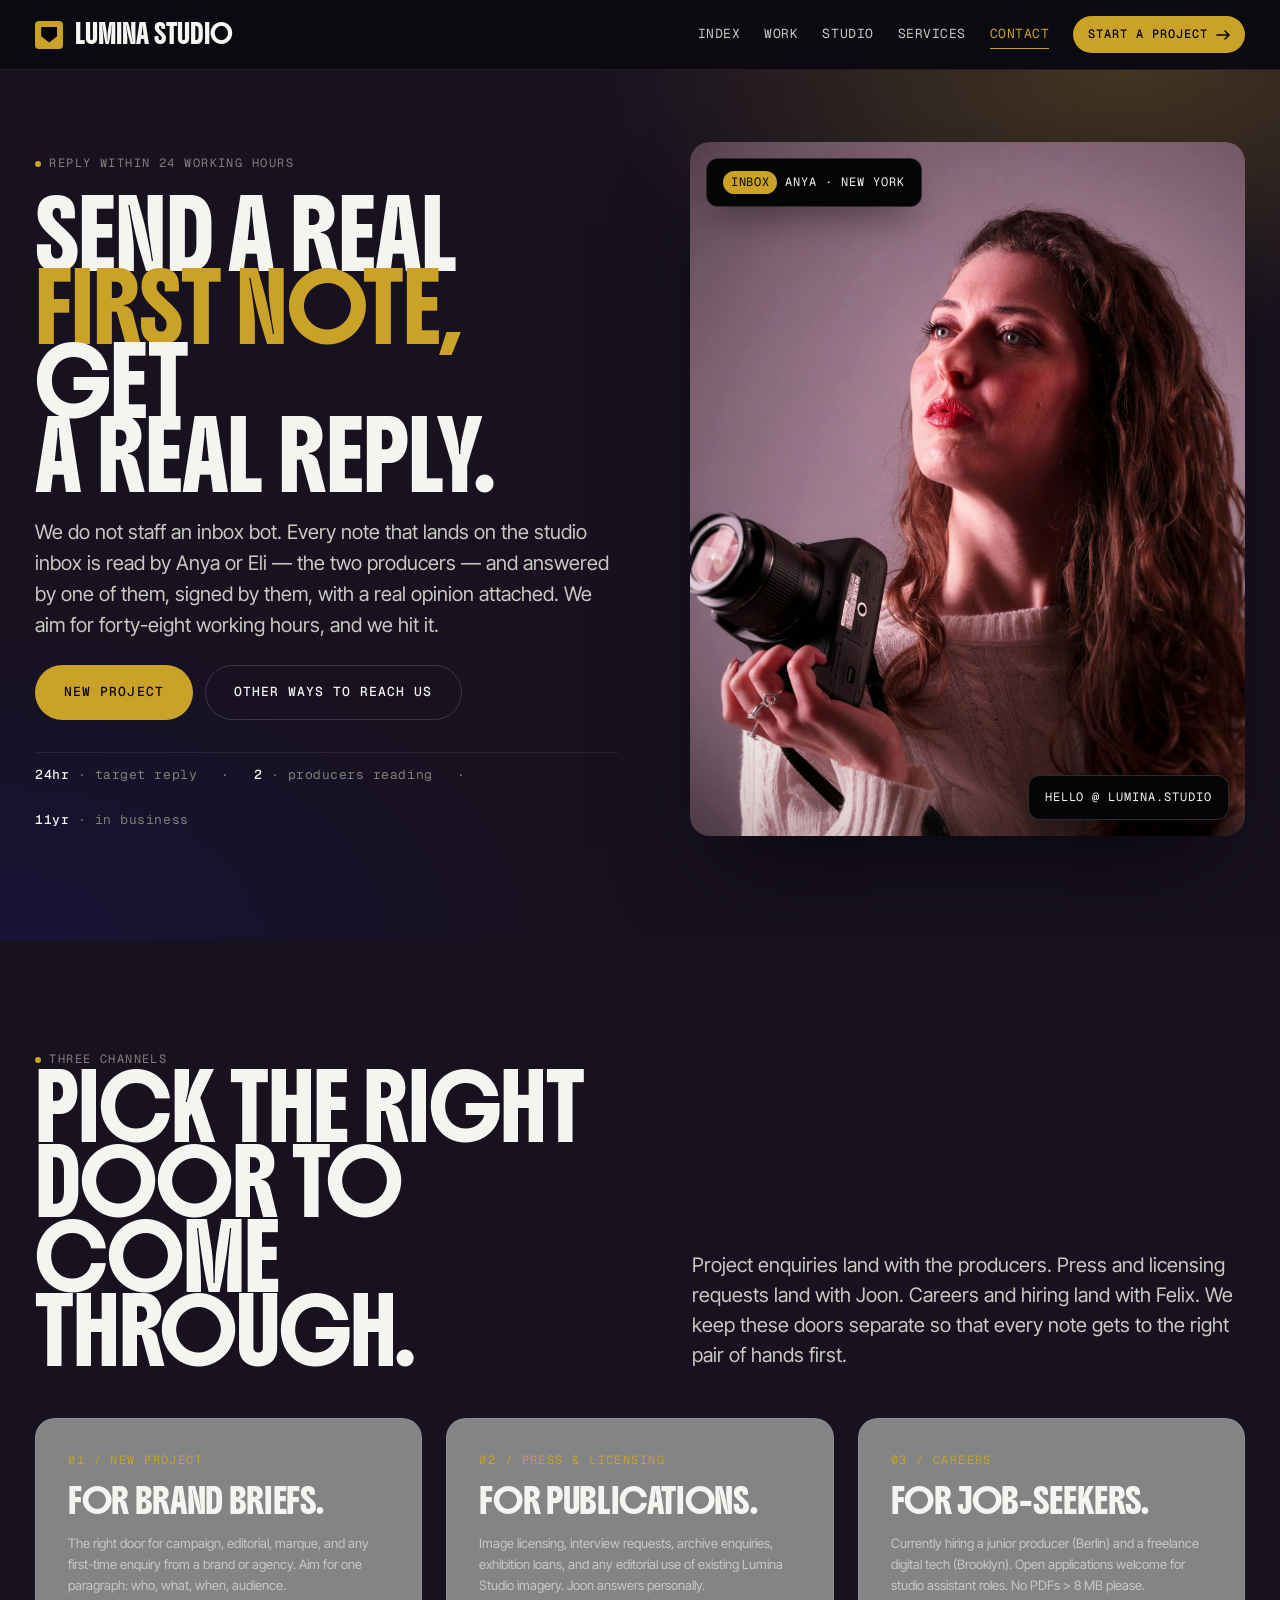
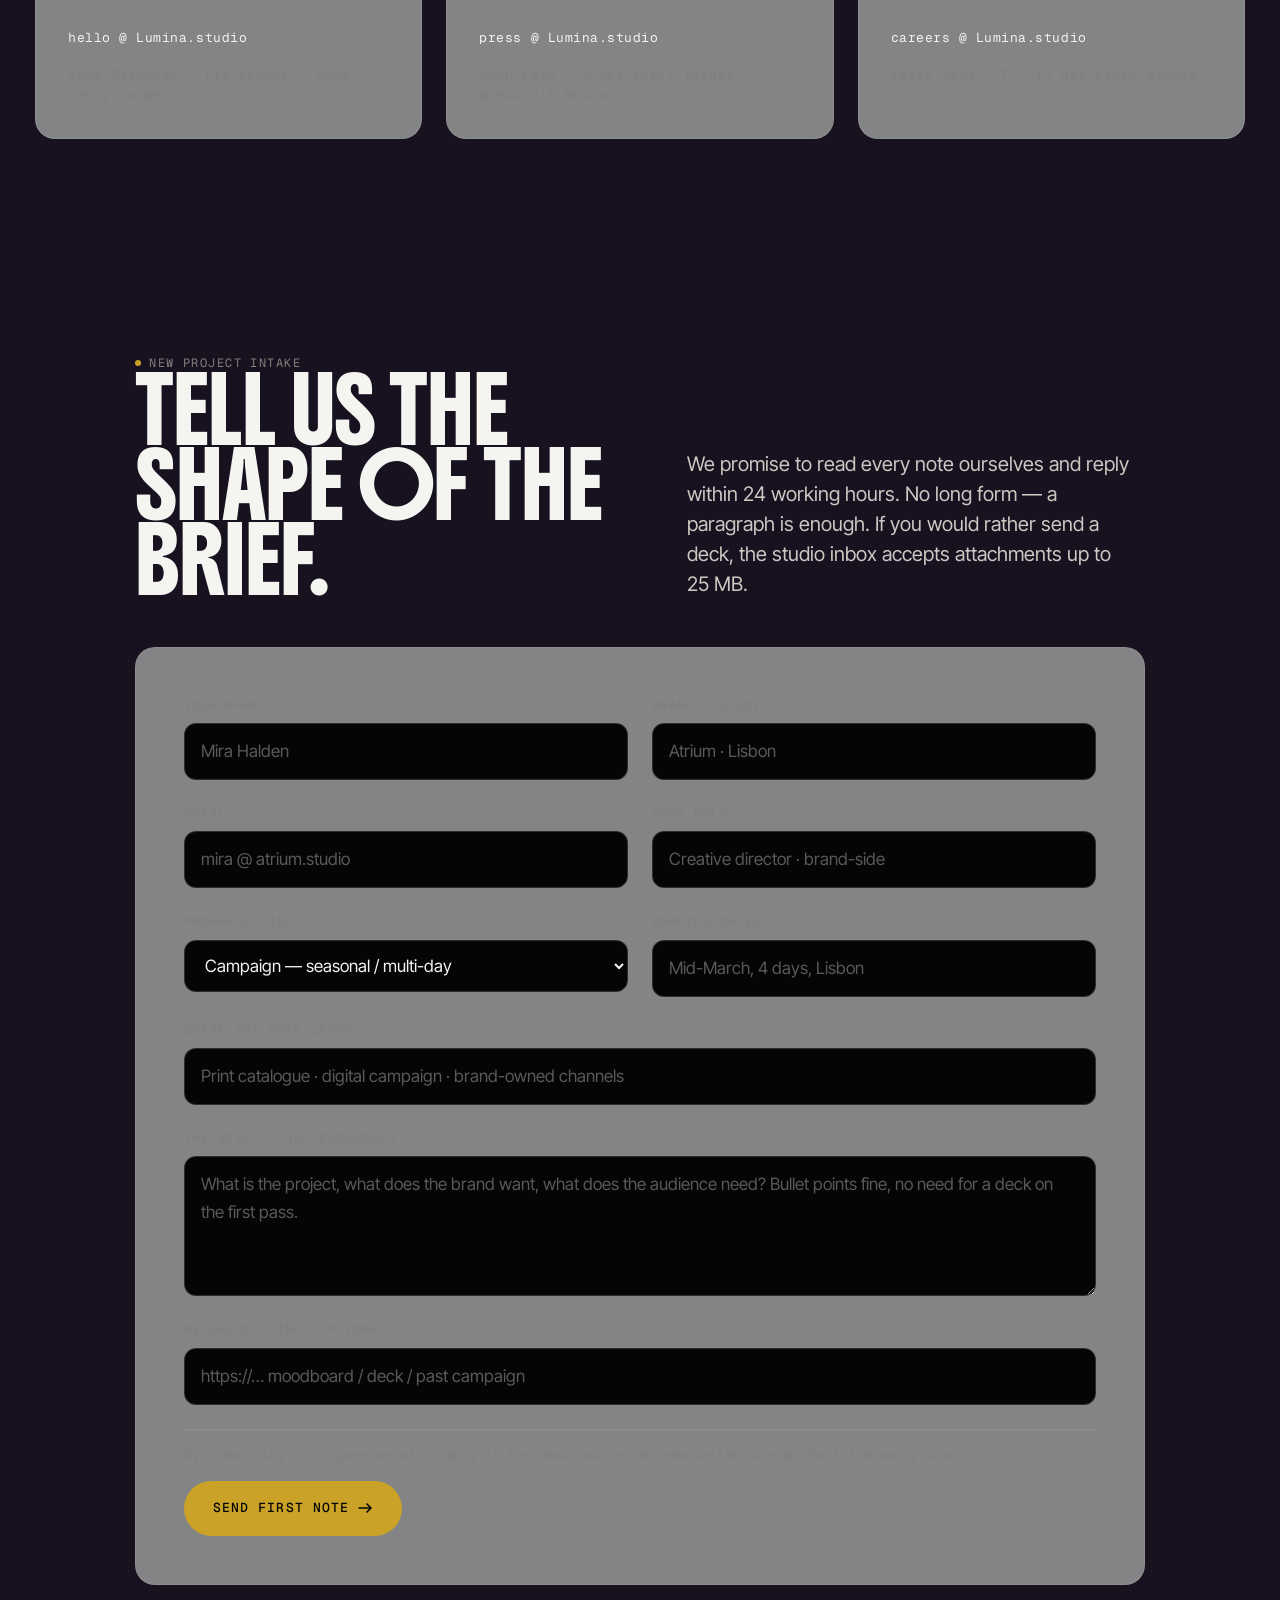
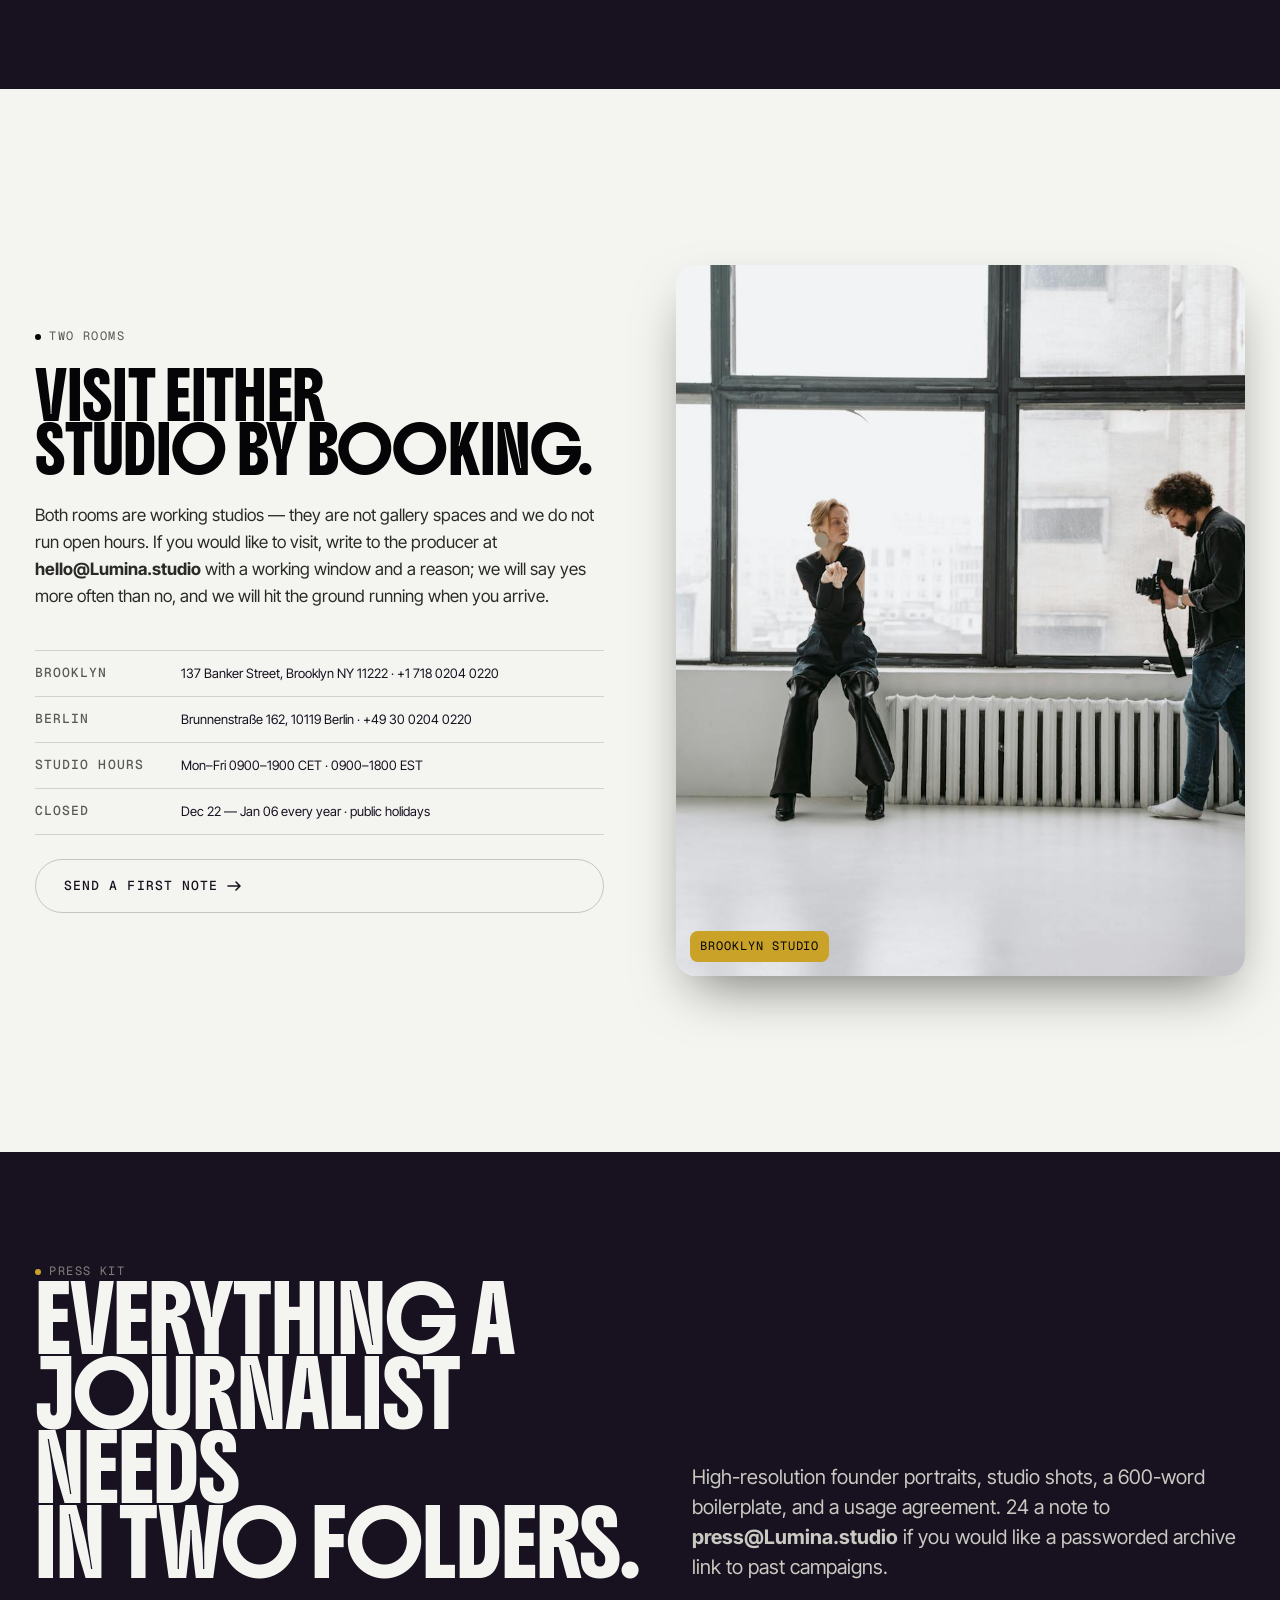
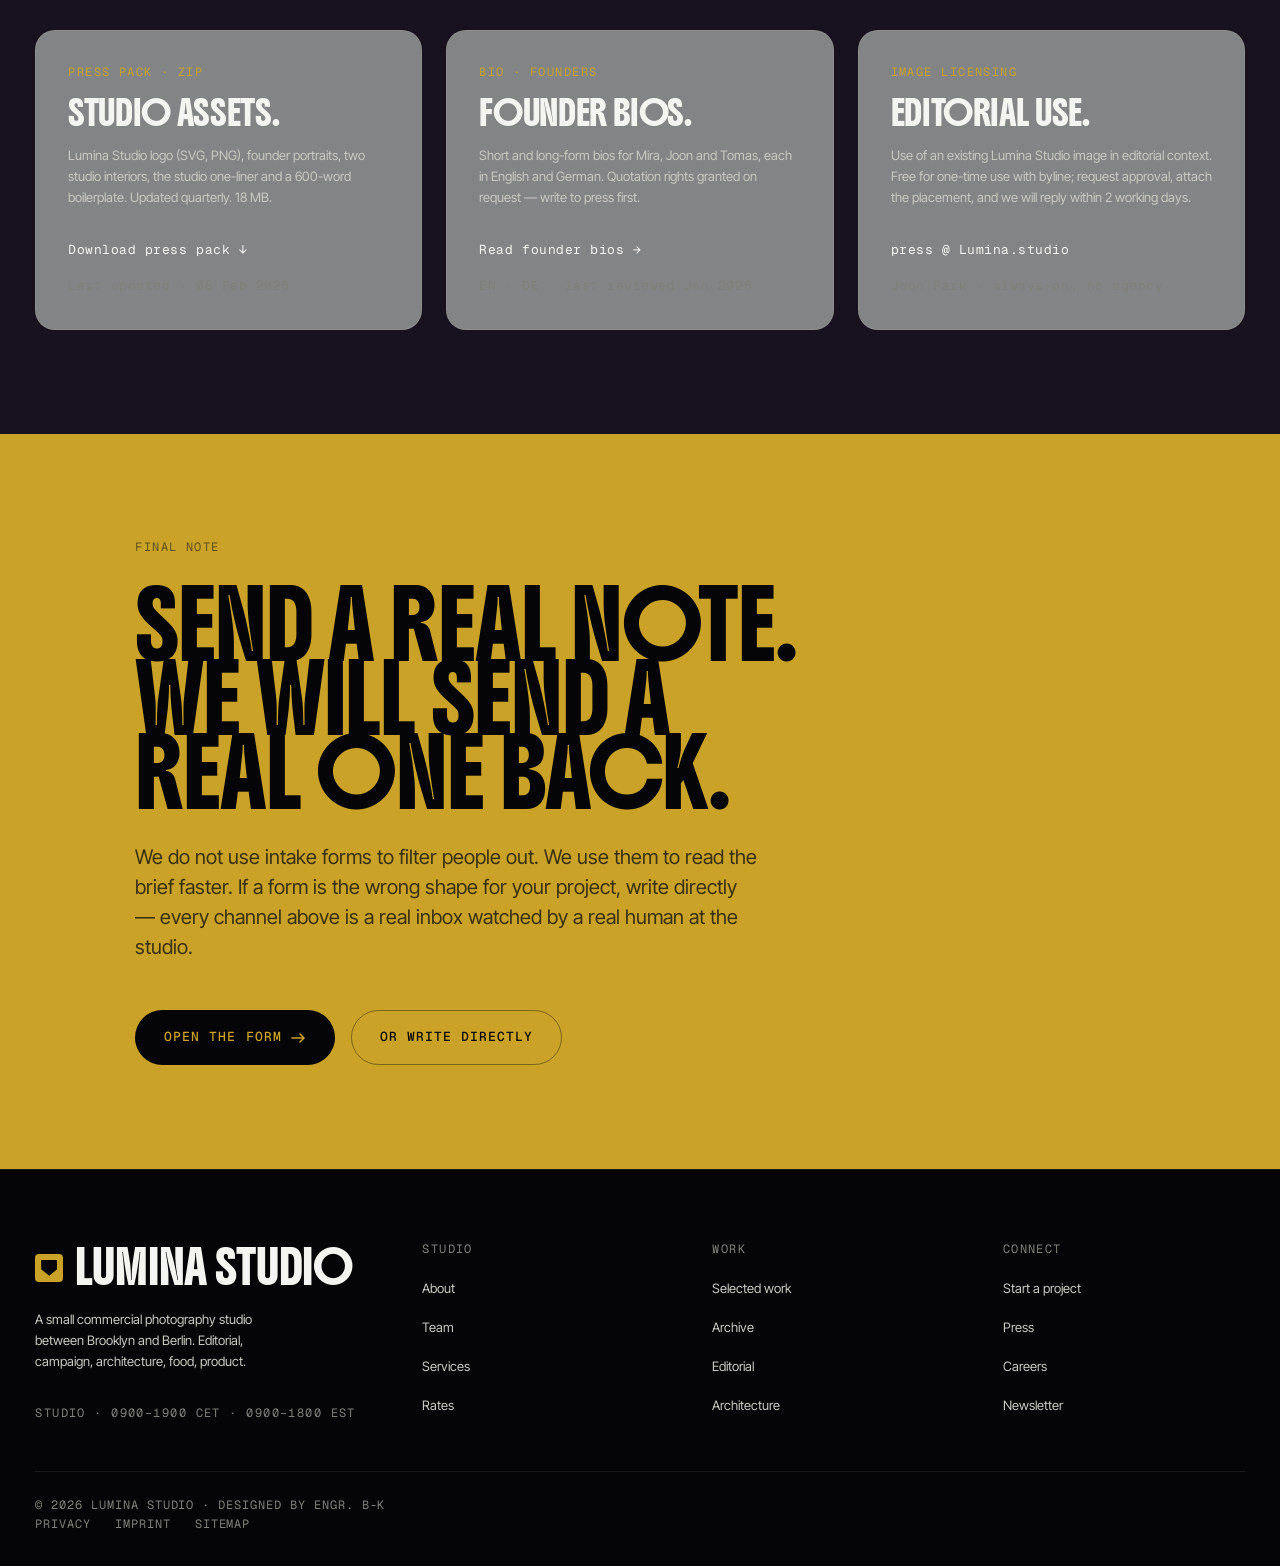
==== commit a05b6f9a: "updated the file" ====
--- a/contact.html
+++ b/contact.html
@@ -242,7 +242,7 @@
             <p>
               Both rooms are working studios — they are not gallery spaces and we do not run open hours. If you would
               like to visit, write to the producer at <strong>hello@Lumina.studio</strong> with a working window and a
-              reason; we will say yes more often than no, and we will put the kettle on.
+              reason; we will say yes more often than no, and we will hit the ground running when you arrive.
             </p>
             <ul class="split-fact-list">
               <li><b>Brooklyn</b><span>137 Banker Street, Brooklyn NY 11222 · +1 718 0204 0220</span></li>
@@ -272,7 +272,7 @@
         <div class="section-head">
           <div>
             <span class="eyebrow"><span class="dot" aria-hidden="true"></span>Press kit</span>
-            <h2>Everything a<br />journalist needs<br />in one folder.</h2>
+            <h2>Everything a<br />journalist needs<br />in two folders.</h2>
           </div>
           <p class="lede">
             High-resolution founder portraits, studio shots, a 600-word boilerplate, and a usage agreement. 24 a note
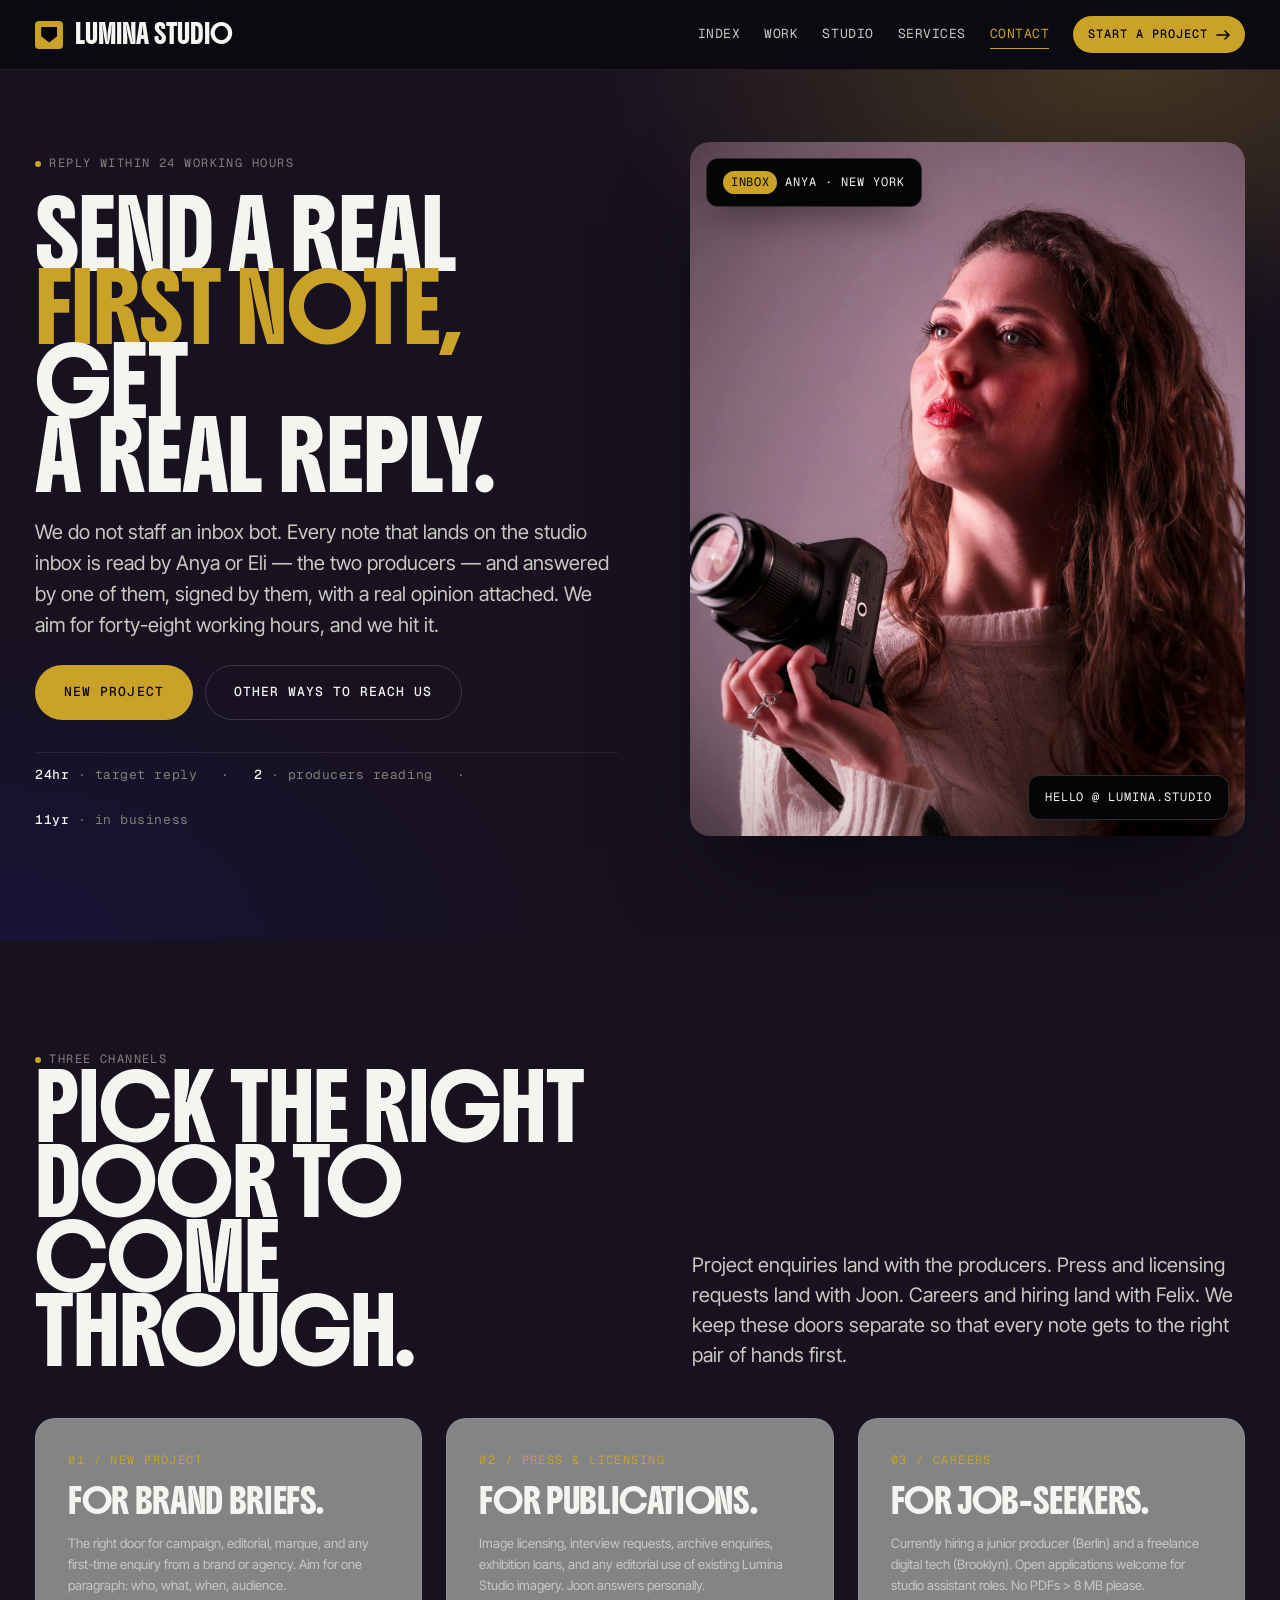
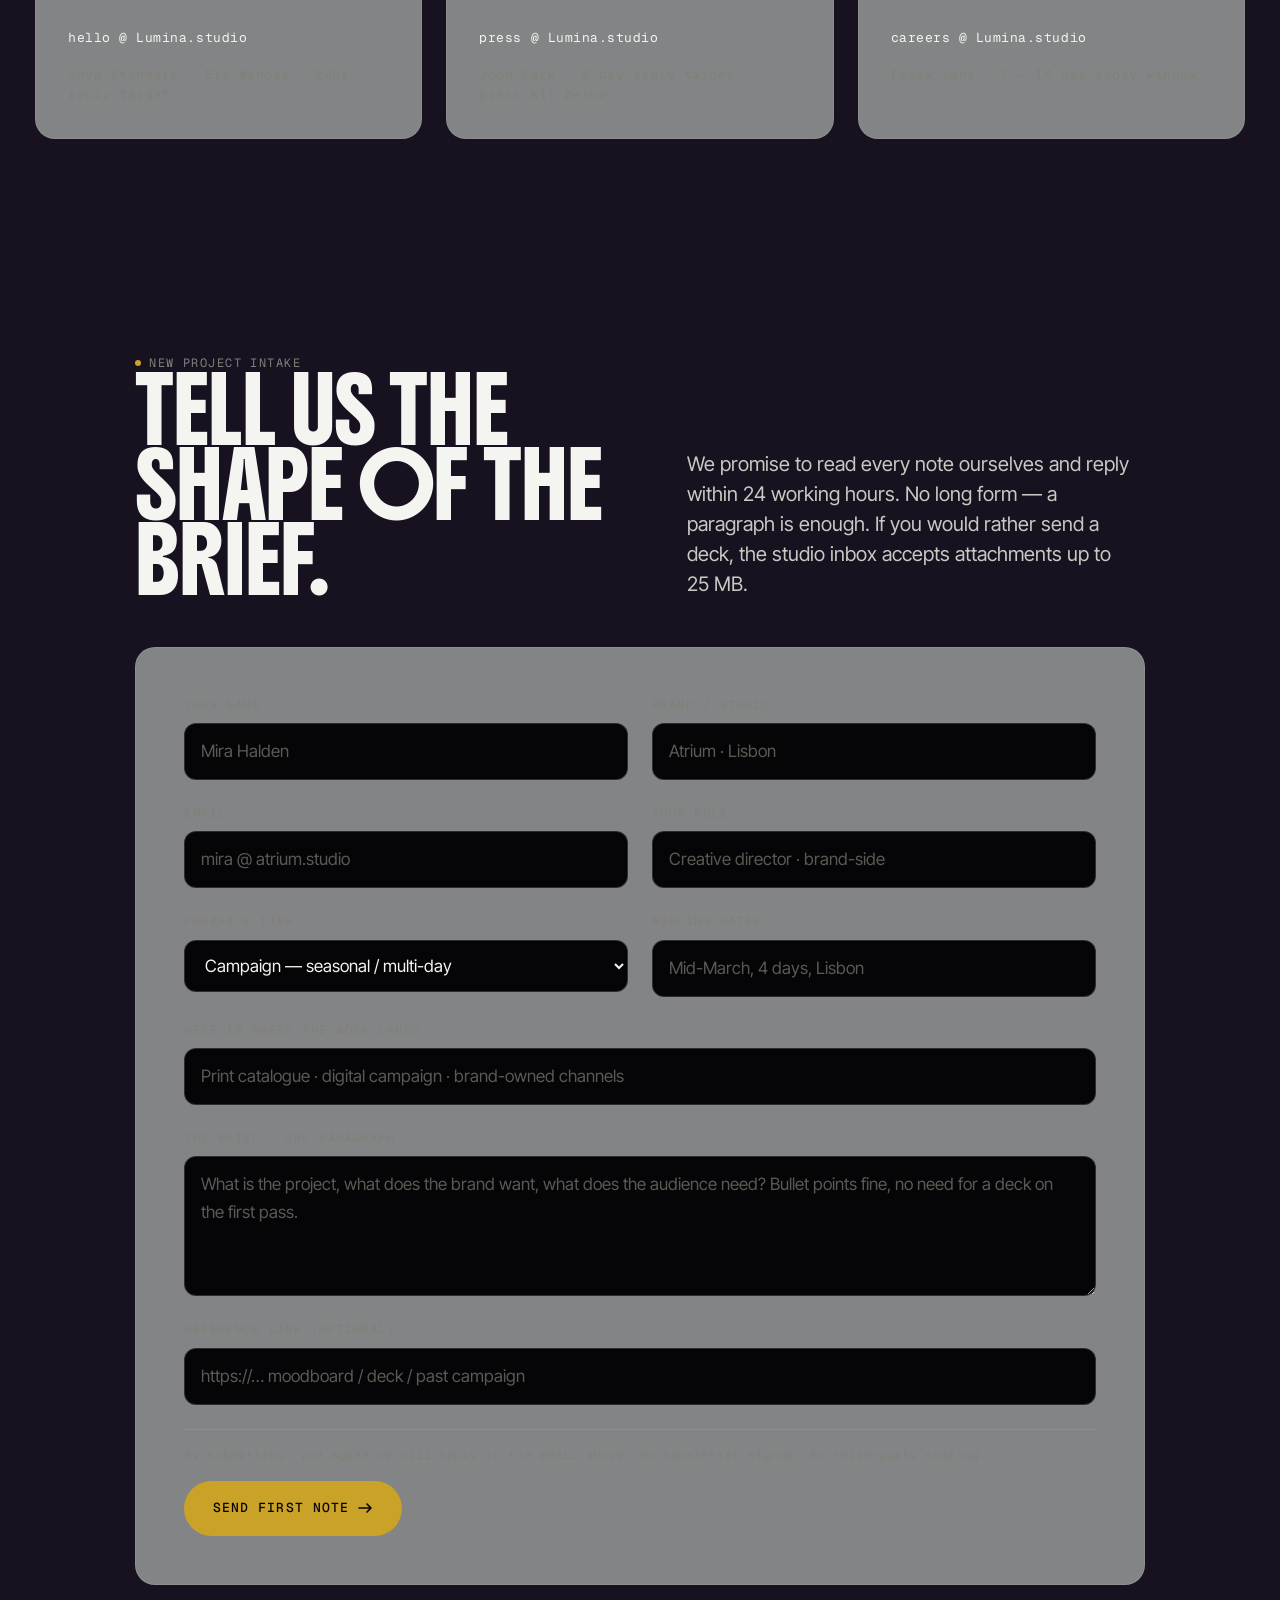
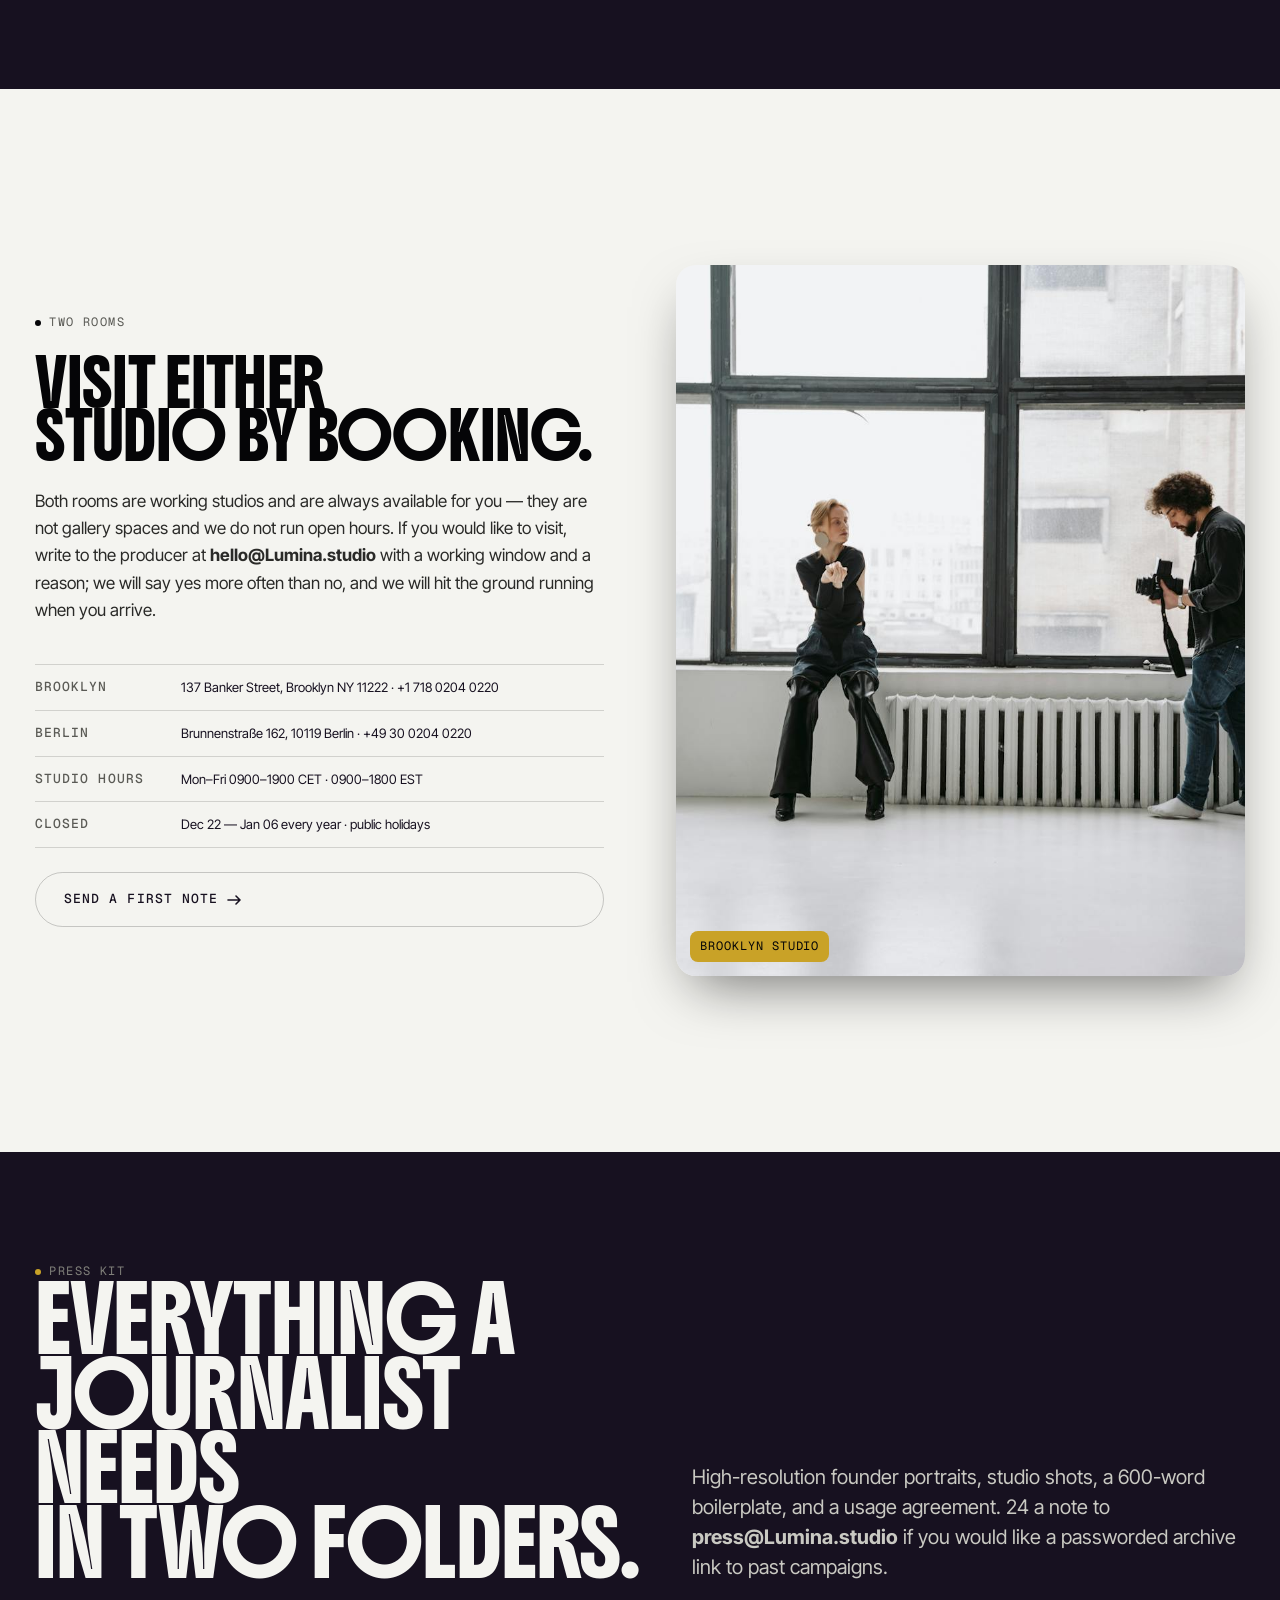
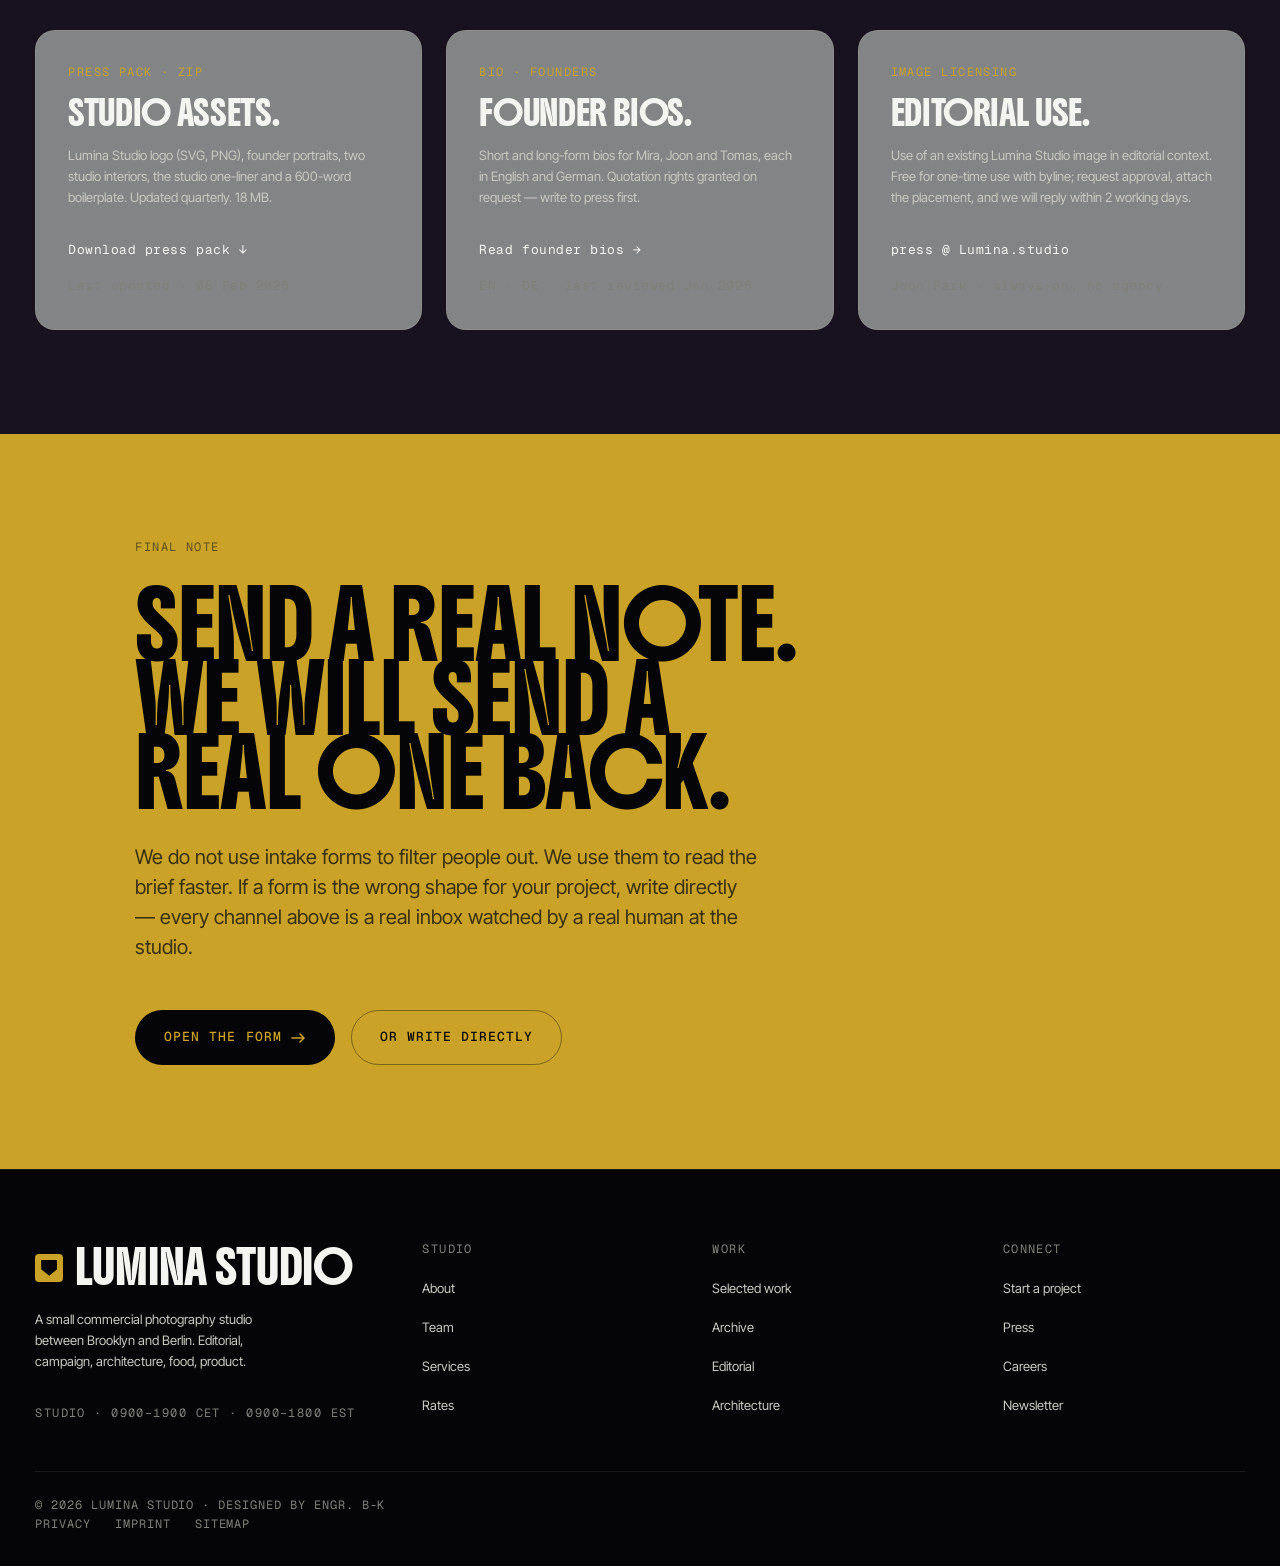
==== commit 8fba88e0: "updated the file" ====
--- a/contact.html
+++ b/contact.html
@@ -197,7 +197,7 @@
 
           <div class="form-row form-row--full">
             <div class="form-field">
-              <label for="f-where">Where the work lands</label>
+              <label for="f-where"> Here is where the work lands</label>
               <input id="f-where" name="where" type="text"
                 placeholder="Print catalogue · digital campaign · brand-owned channels" />
             </div>
@@ -240,7 +240,7 @@
             <span class="eyebrow eyebrow--on-tile"><span class="dot" aria-hidden="true"></span>Two rooms</span>
             <h2>Visit either<br />studio by booking.</h2>
             <p>
-              Both rooms are working studios — they are not gallery spaces and we do not run open hours. If you would
+              Both rooms are working studios and are always available for you — they are not gallery spaces and we do not run open hours. If you would
               like to visit, write to the producer at <strong>hello@Lumina.studio</strong> with a working window and a
               reason; we will say yes more often than no, and we will hit the ground running when you arrive.
             </p>
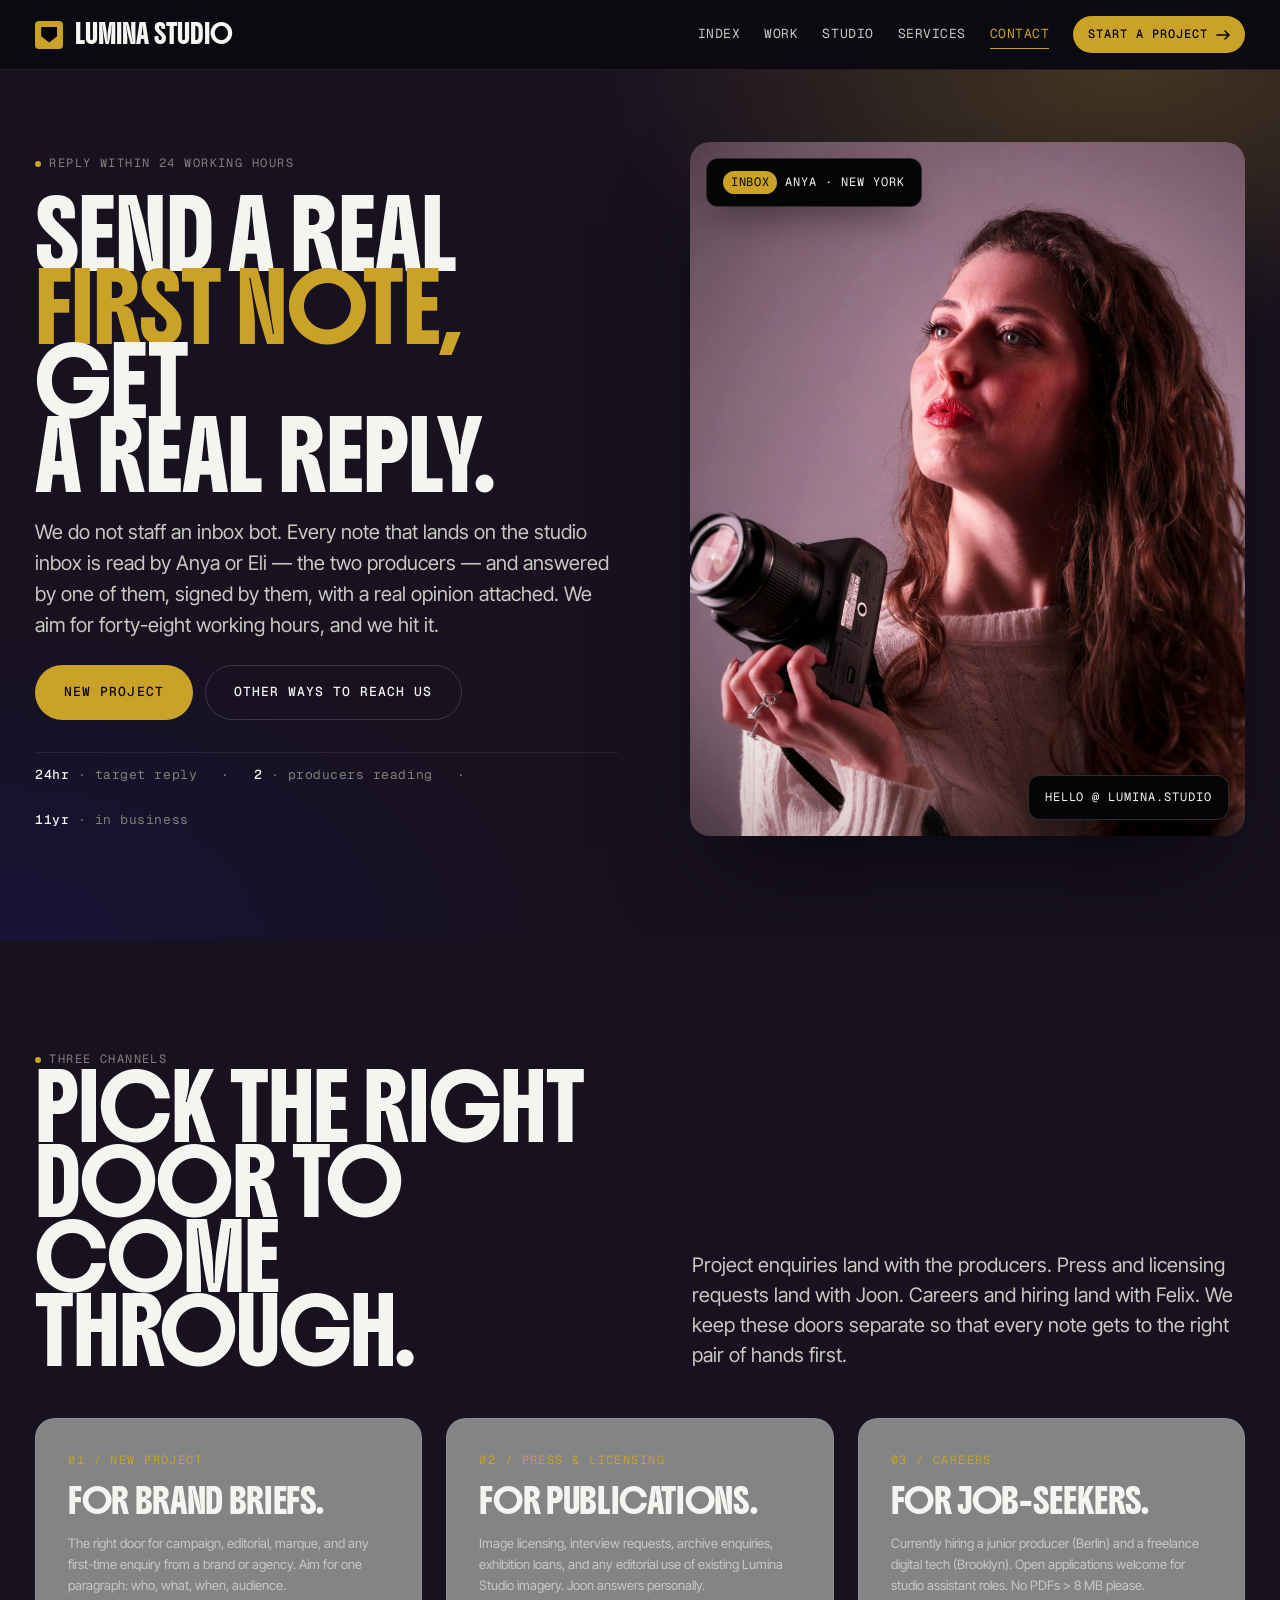
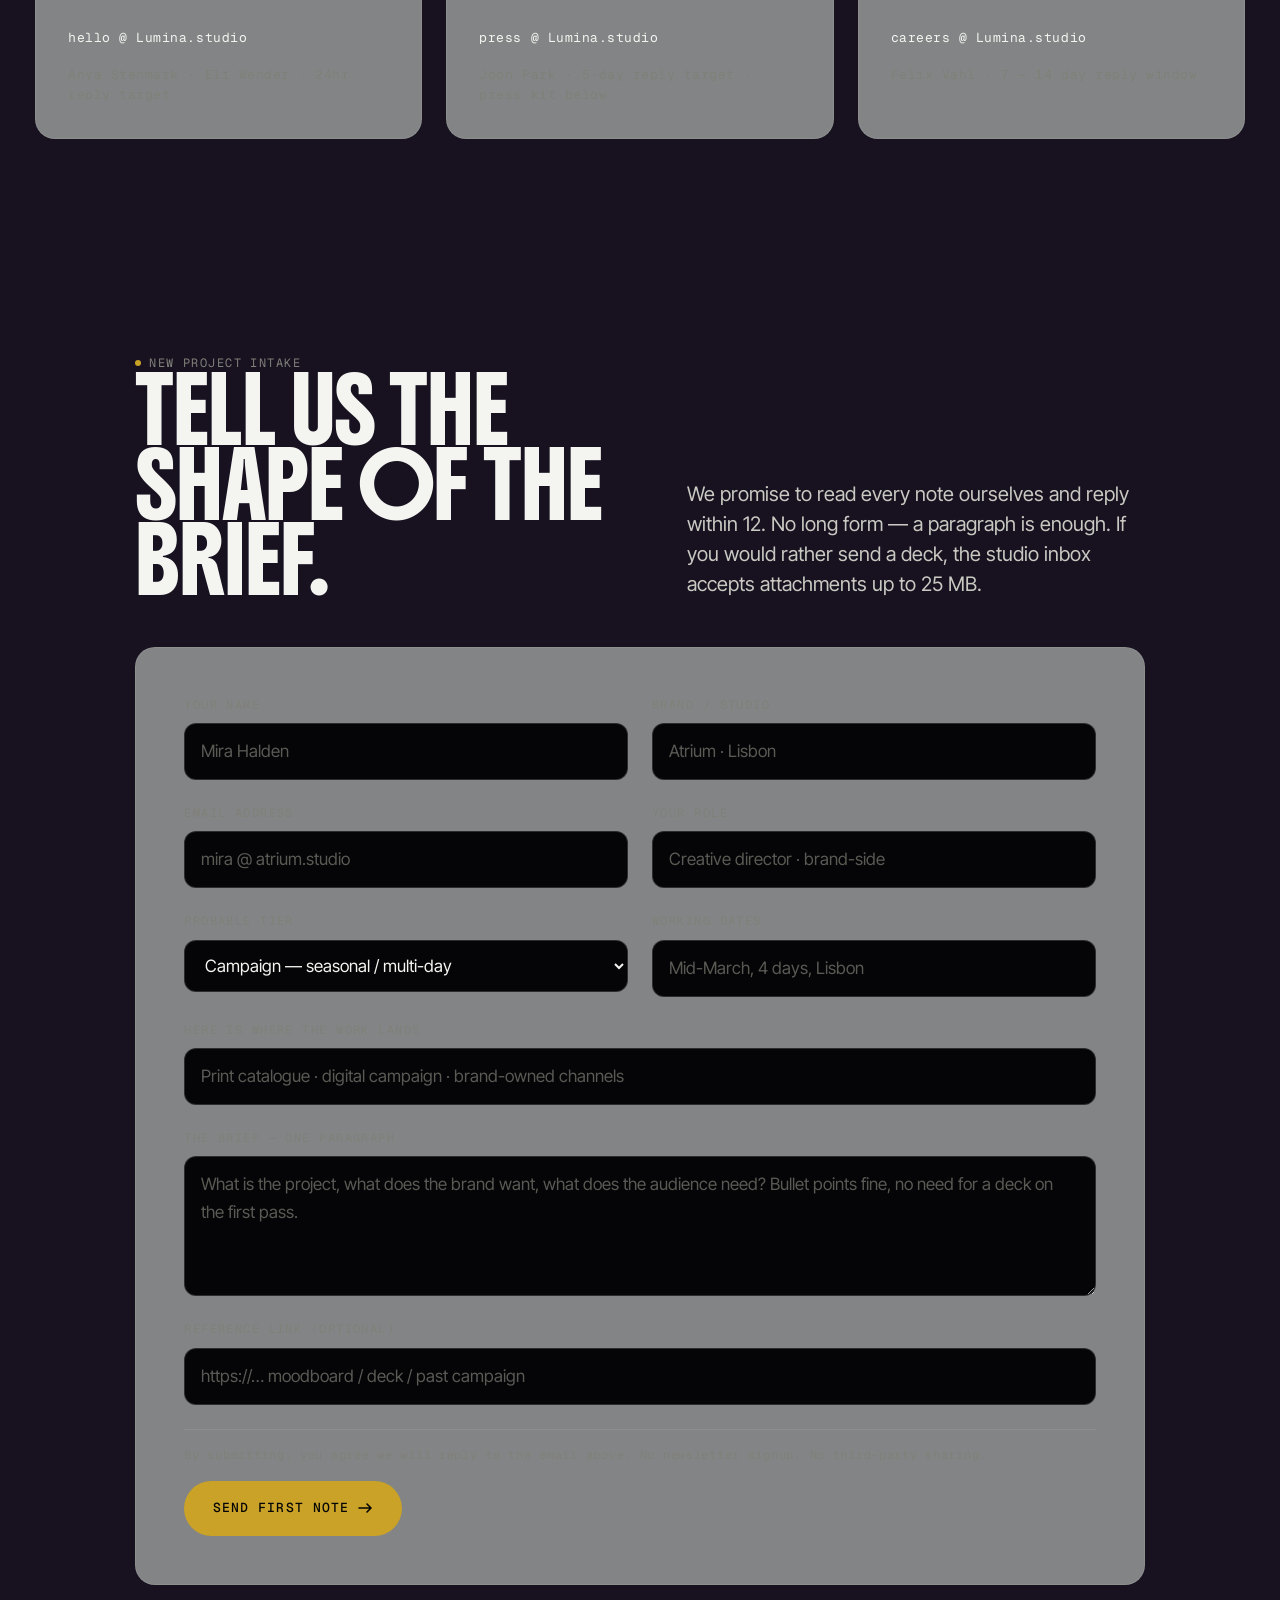
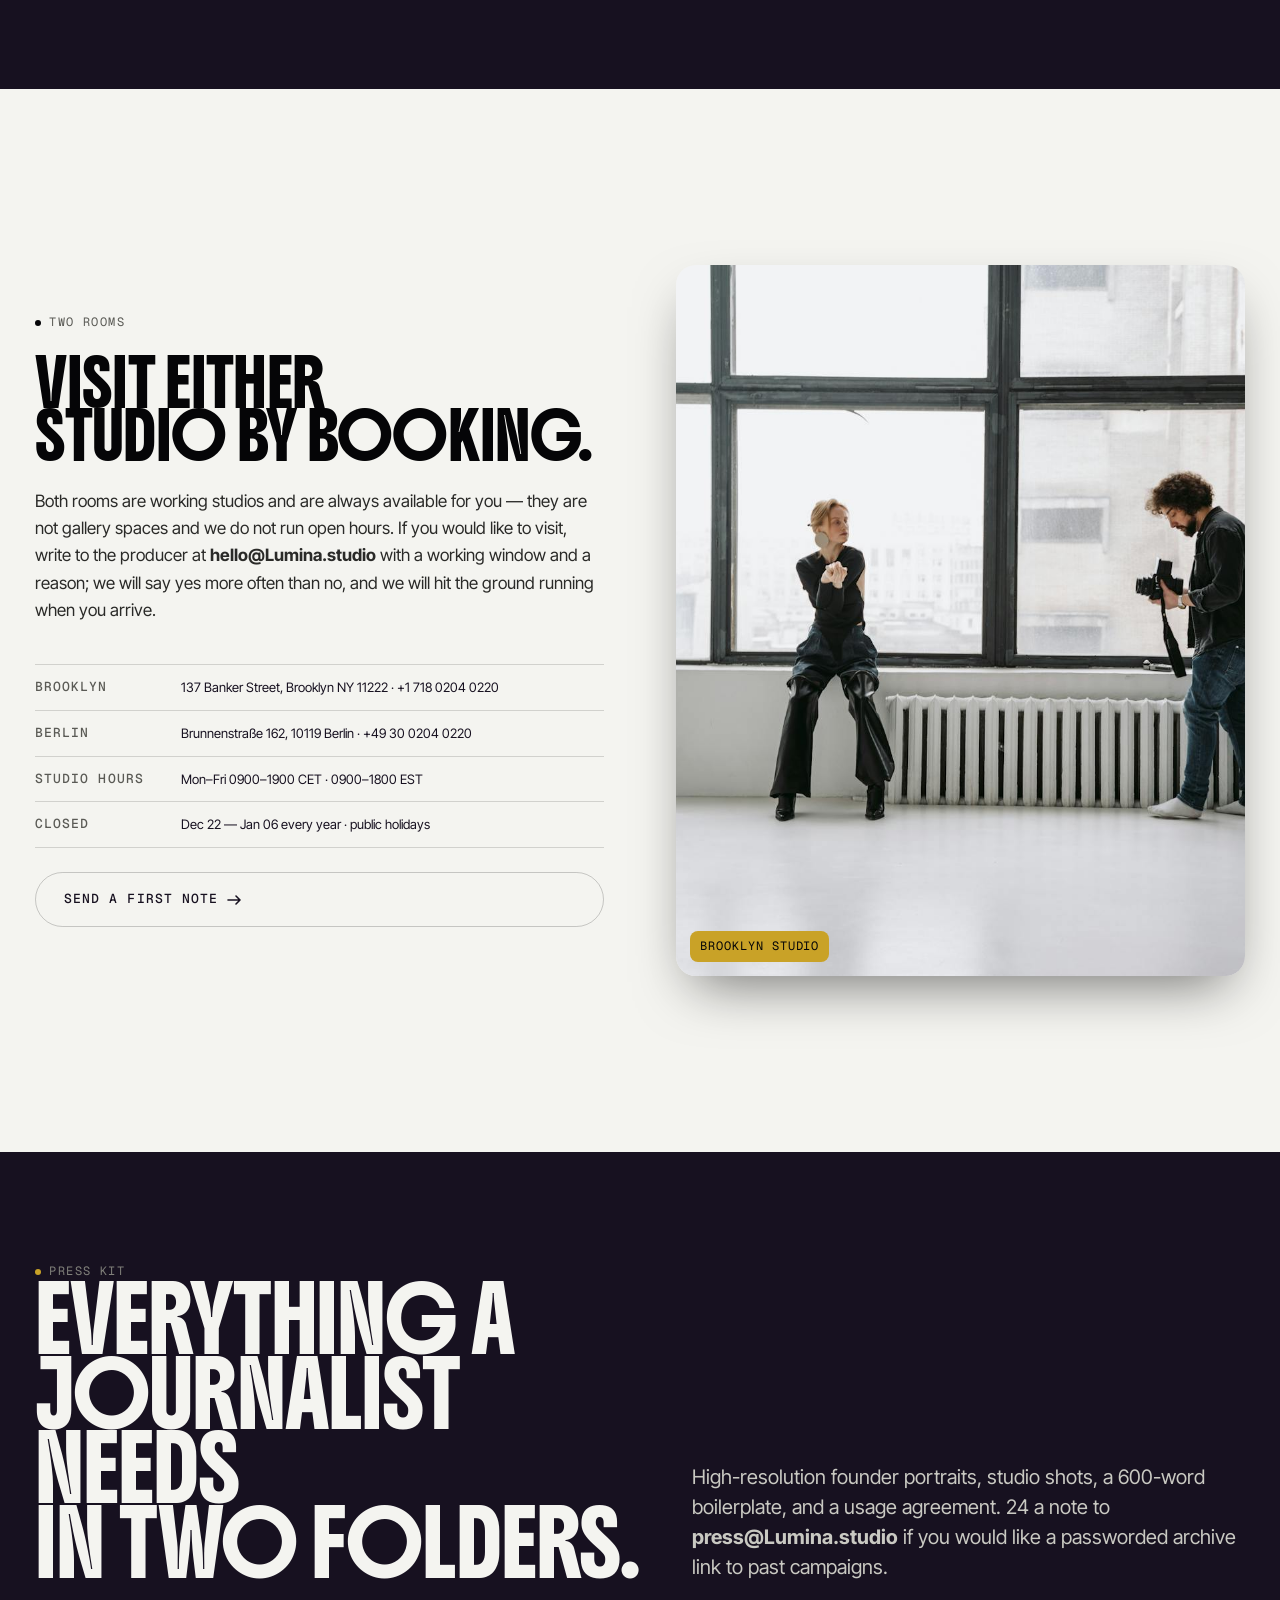
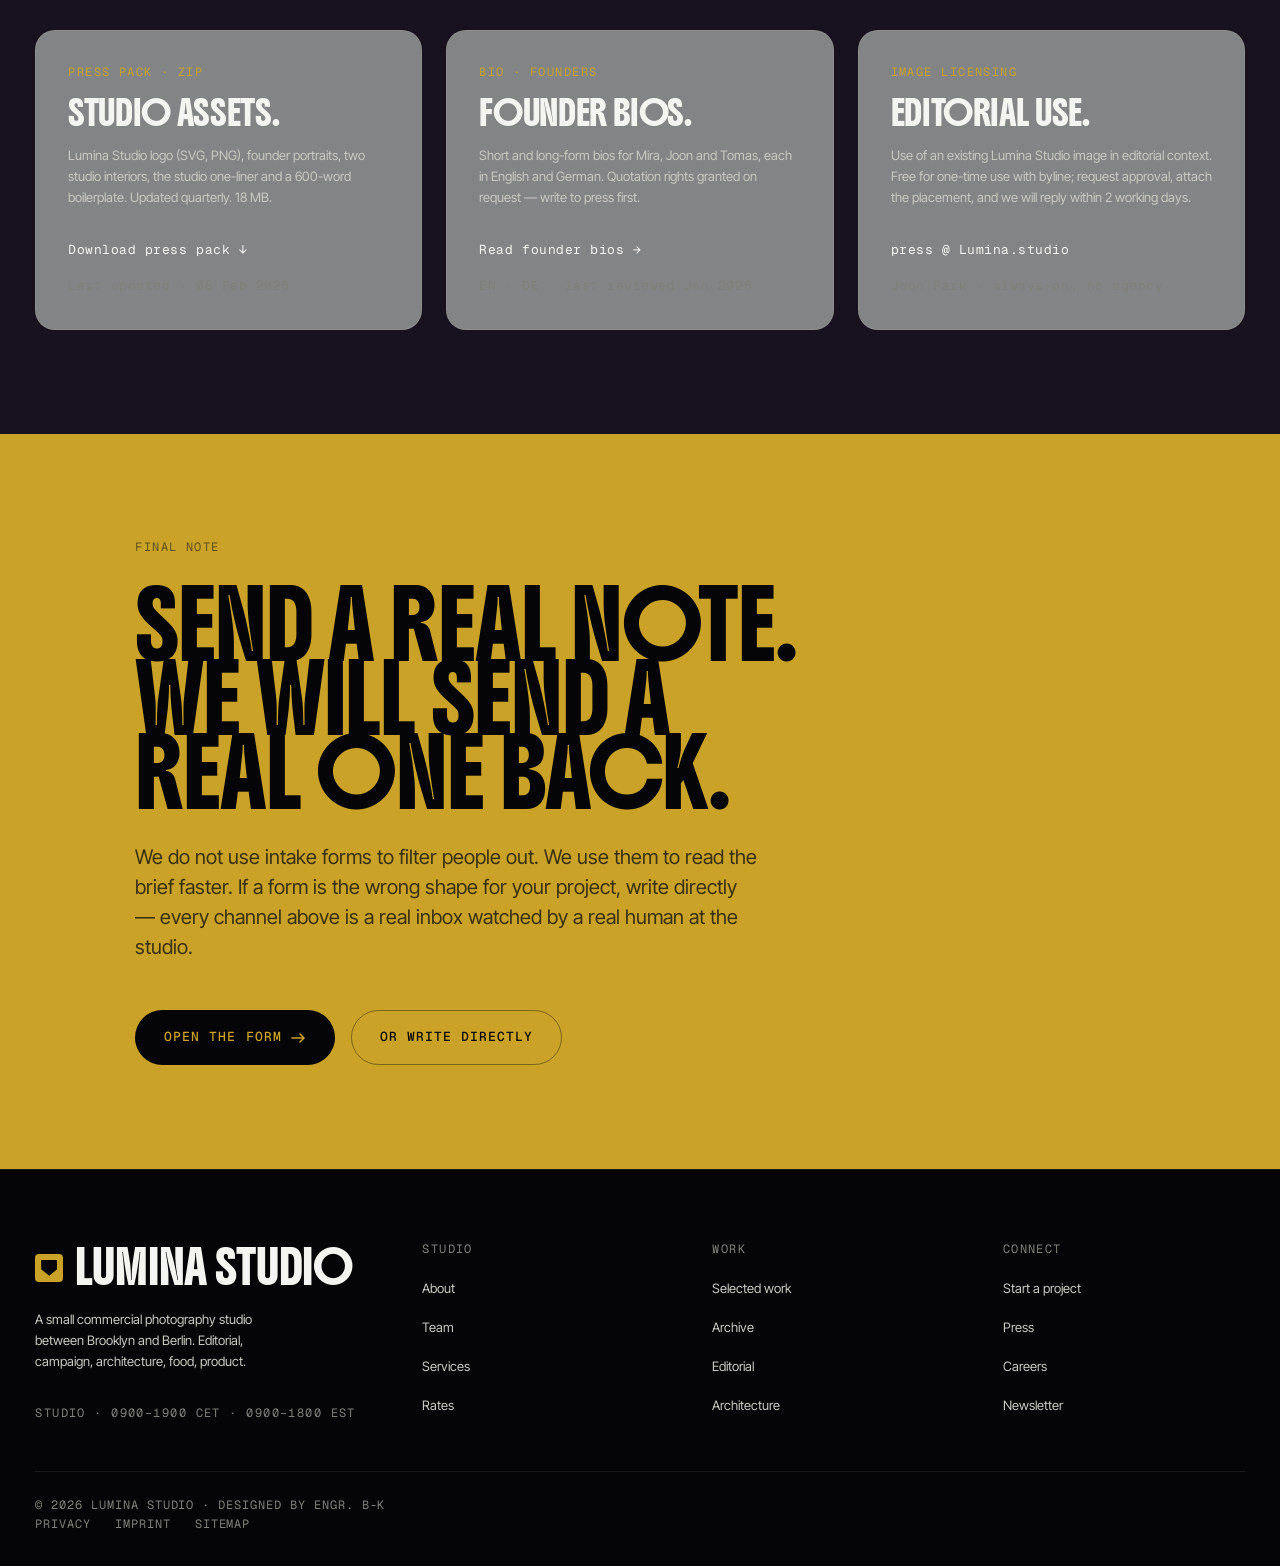
==== commit b1ff064a: "updated" ====
--- a/contact.html
+++ b/contact.html
@@ -150,7 +150,7 @@
             <h2>Tell us the<br />shape of the<br />brief.</h2>
           </div>
           <p class="lede">
-            We promise to read every note ourselves and reply within 24 working hours. No long form — a paragraph is
+            We promise to read every note ourselves and reply within 12. No long form — a paragraph is
             enough. If you would rather send a deck, the studio inbox accepts attachments up to 25&nbsp;MB.
           </p>
         </div>
@@ -170,7 +170,7 @@
 
           <div class="form-row">
             <div class="form-field">
-              <label for="f-email">Email</label>
+              <label for="f-email">EmaiL Address</label>
               <input id="f-email" name="email" type="email" required placeholder="mira @ atrium.studio" />
             </div>
             <div class="form-field">
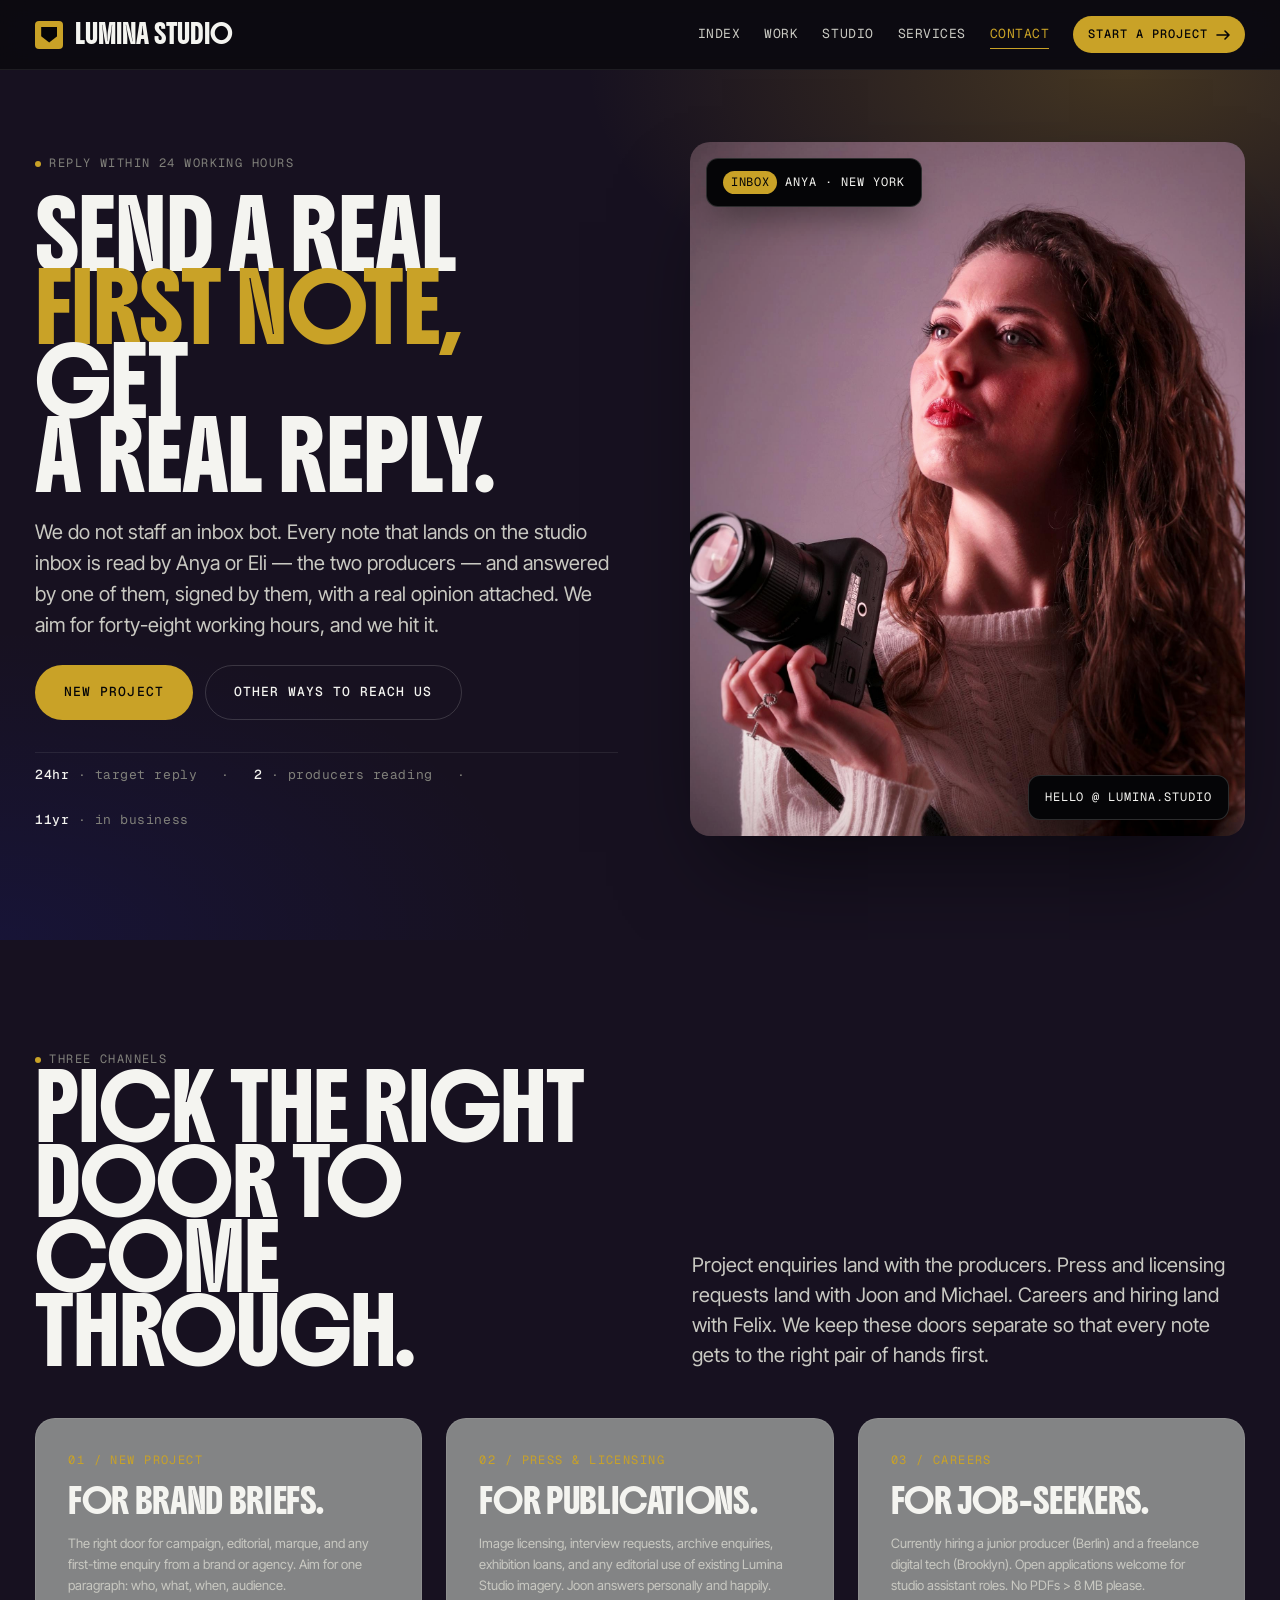
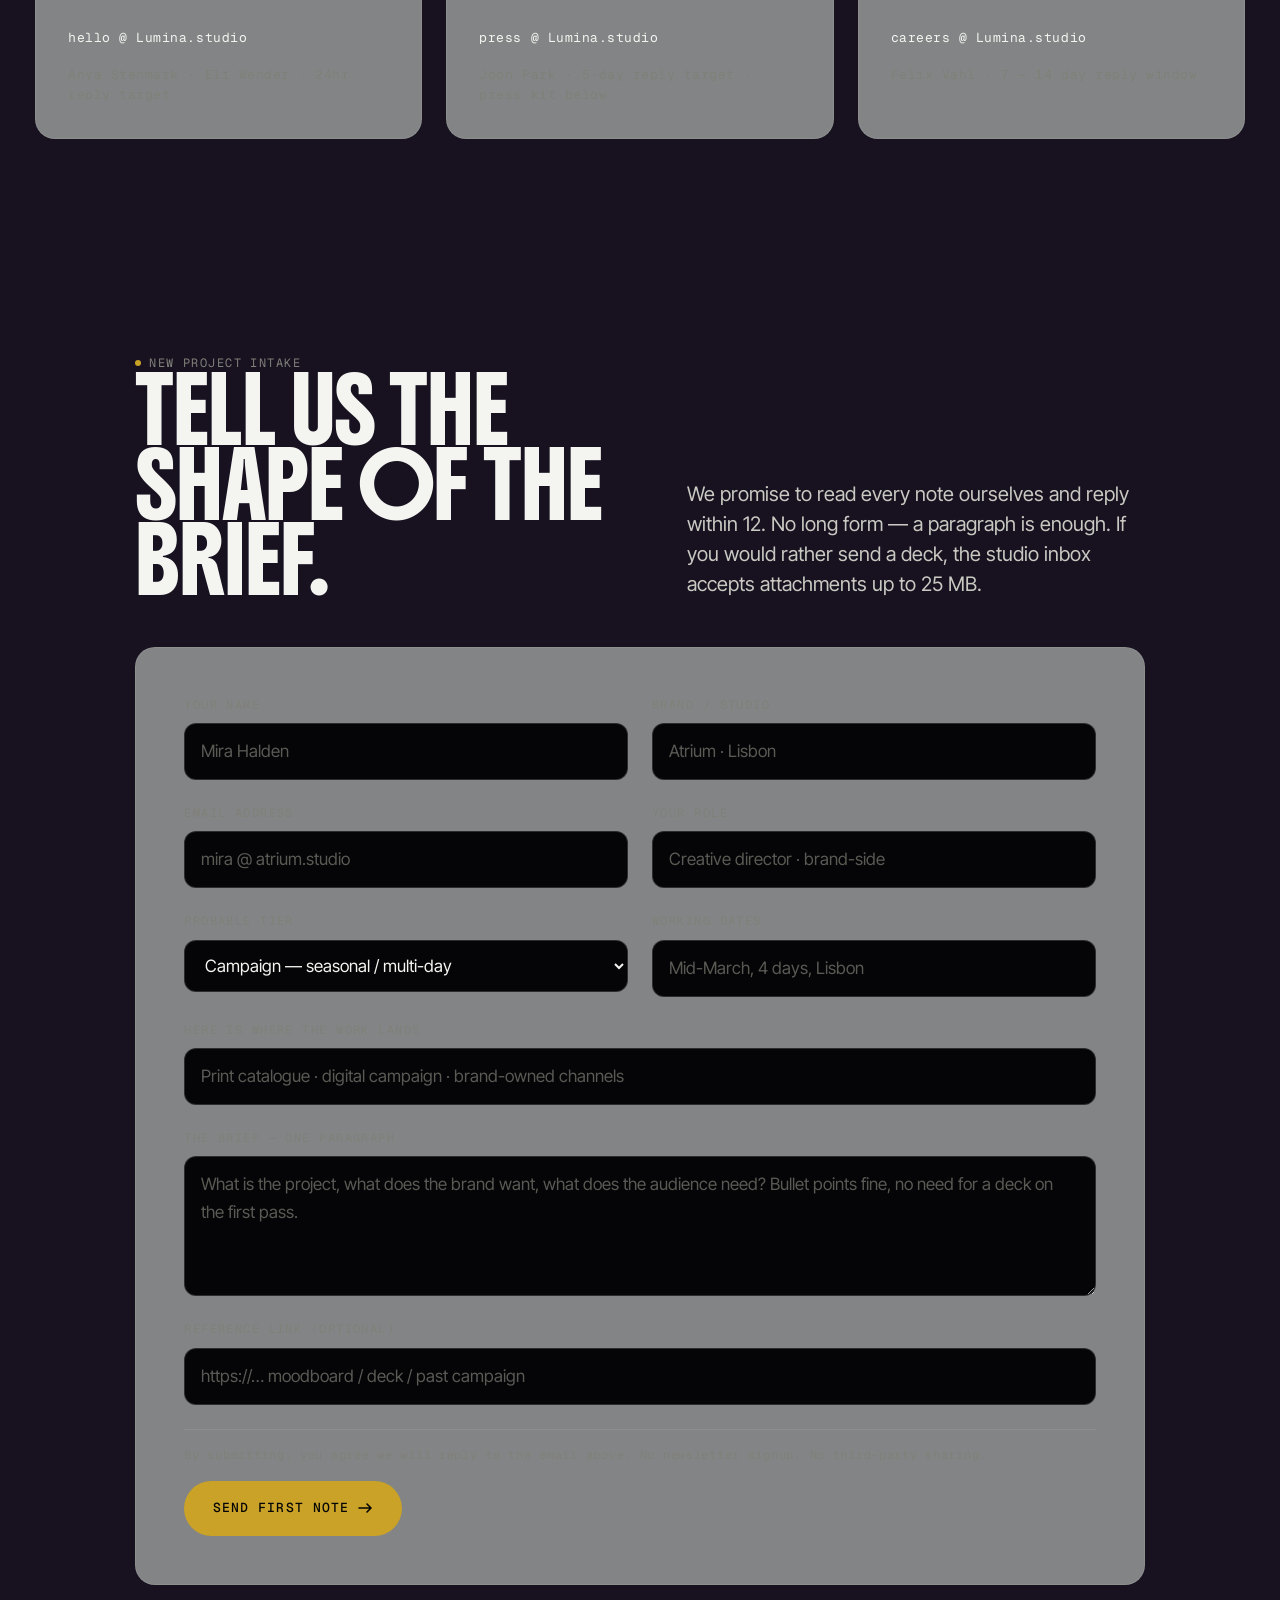
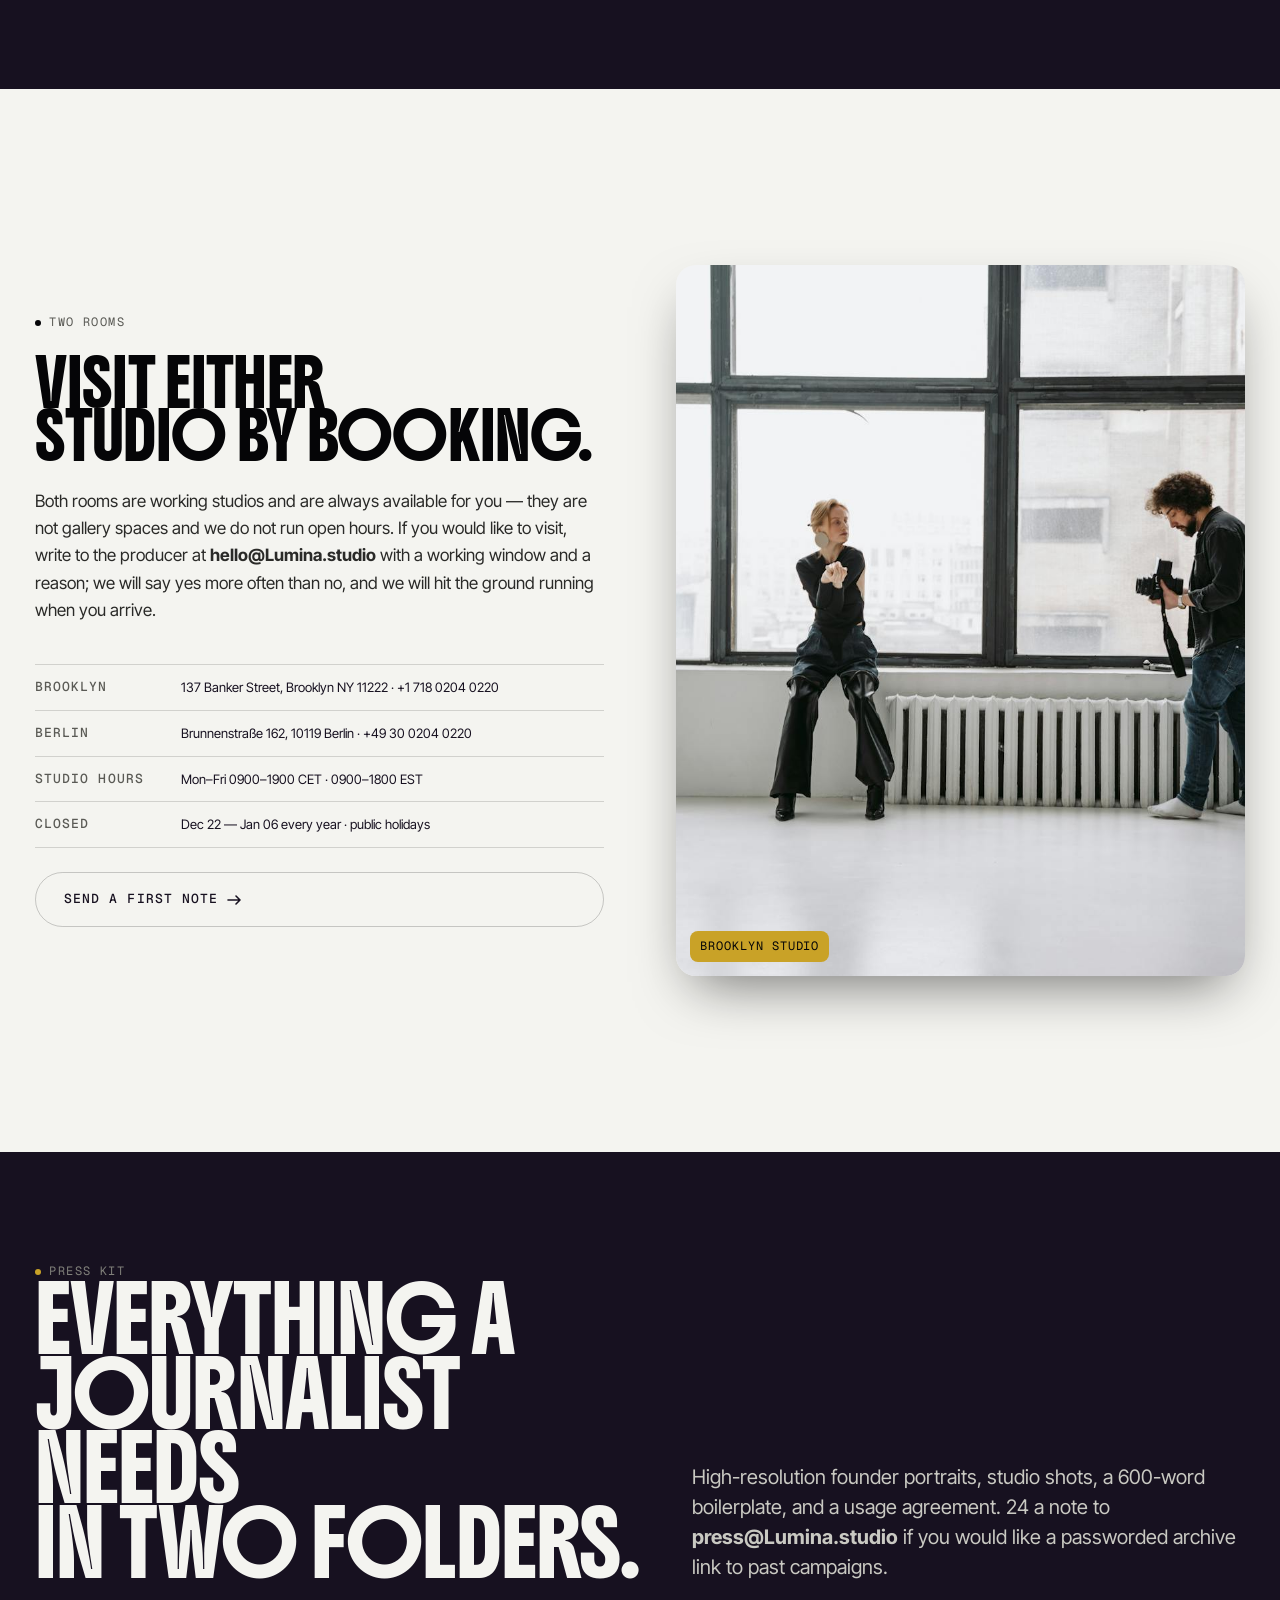
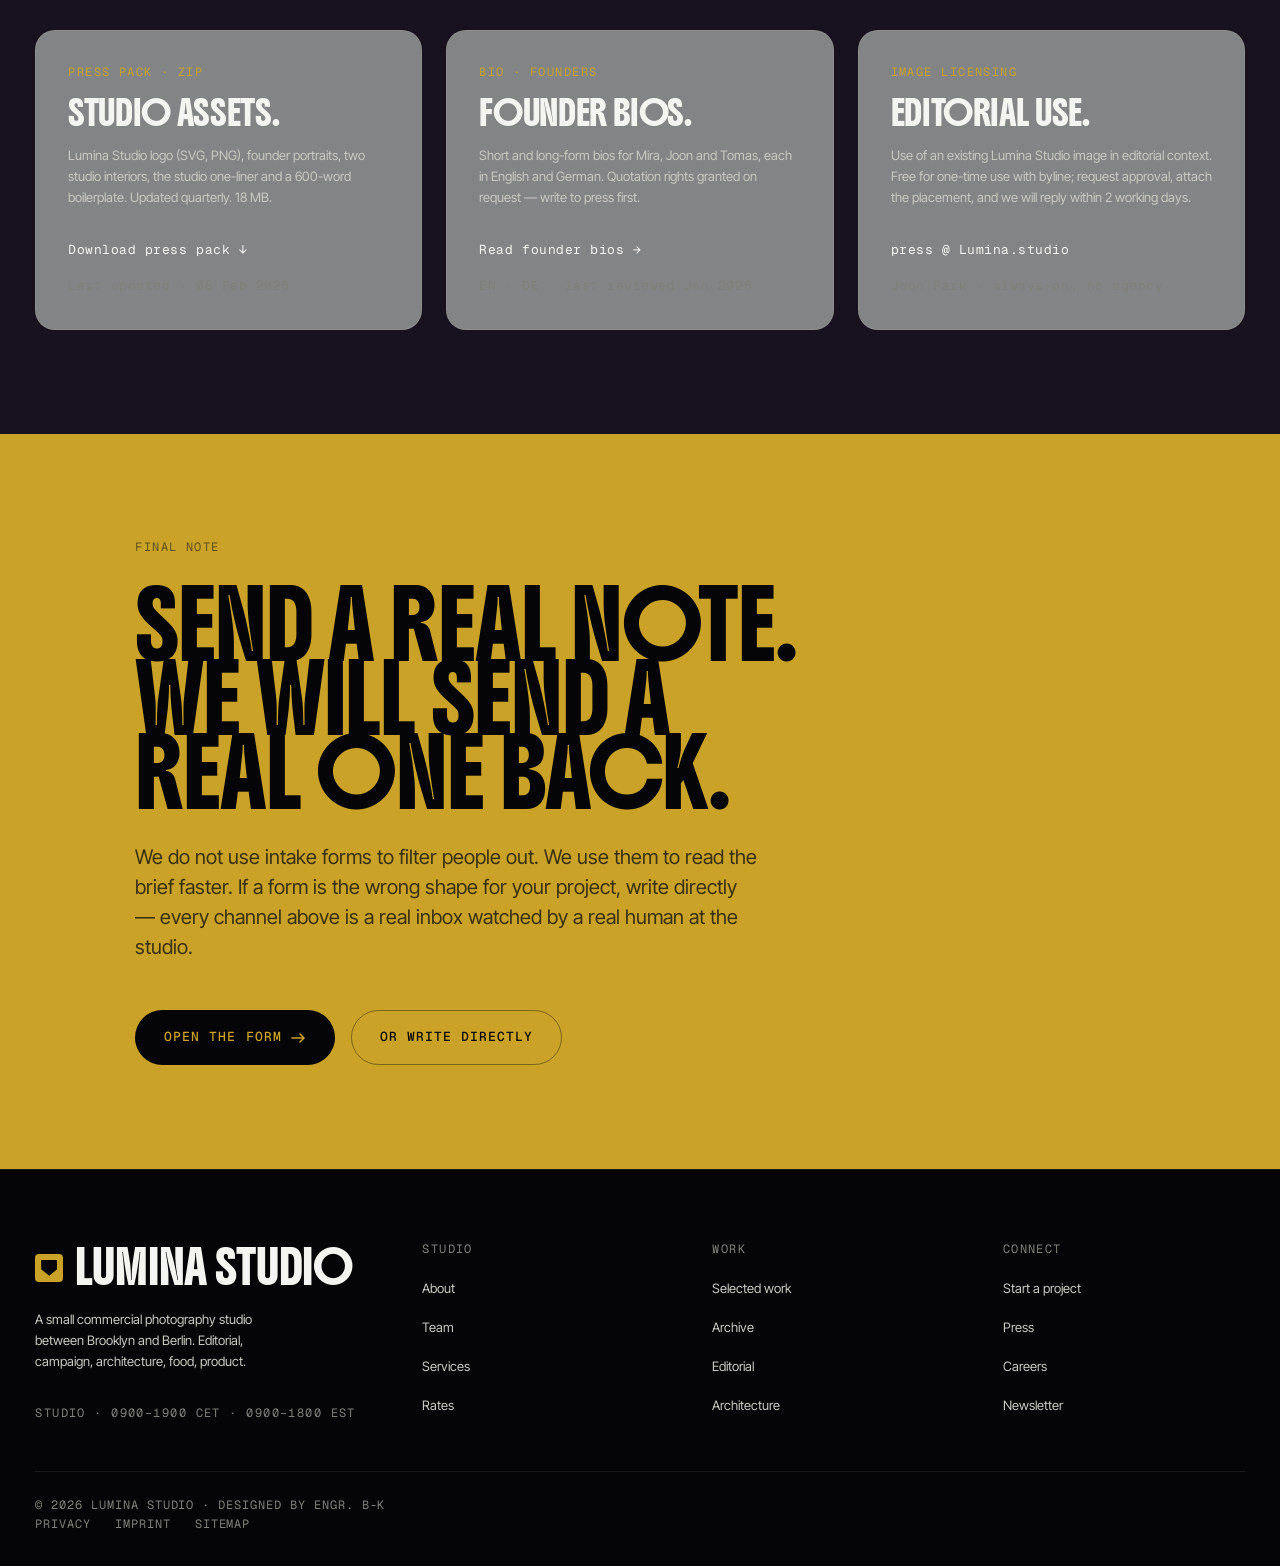
==== commit a8465547: "updated" ====
--- a/contact.html
+++ b/contact.html
@@ -105,7 +105,7 @@
             <h2>Pick the right<br />door to come<br />through.</h2>
           </div>
           <p class="lede">
-            Project enquiries land with the producers. Press and licensing requests land with Joon. Careers and hiring
+            Project enquiries land with the producers. Press and licensing requests land with Joon and Michael. Careers and hiring
             land with Felix. We keep these doors separate so that every note gets to the right pair of hands first.
           </p>
         </div>
@@ -124,7 +124,7 @@
             <span class="label label--lime">02 / Press &amp; licensing</span>
             <h3>For publications.</h3>
             <p>Image licensing, interview requests, archive enquiries, exhibition loans, and any editorial use of
-              existing Lumina Studio imagery. Joon answers personally.</p>
+              existing Lumina Studio imagery. Joon answers personally and happily.</p>
             <a class="channel-line" href="mailto:press@Lumina.studio">press @ Lumina.studio</a>
             <span class="mono" style="color: var(--fg-mute);">Joon Park · 5-day reply target · press kit below</span>
           </article>
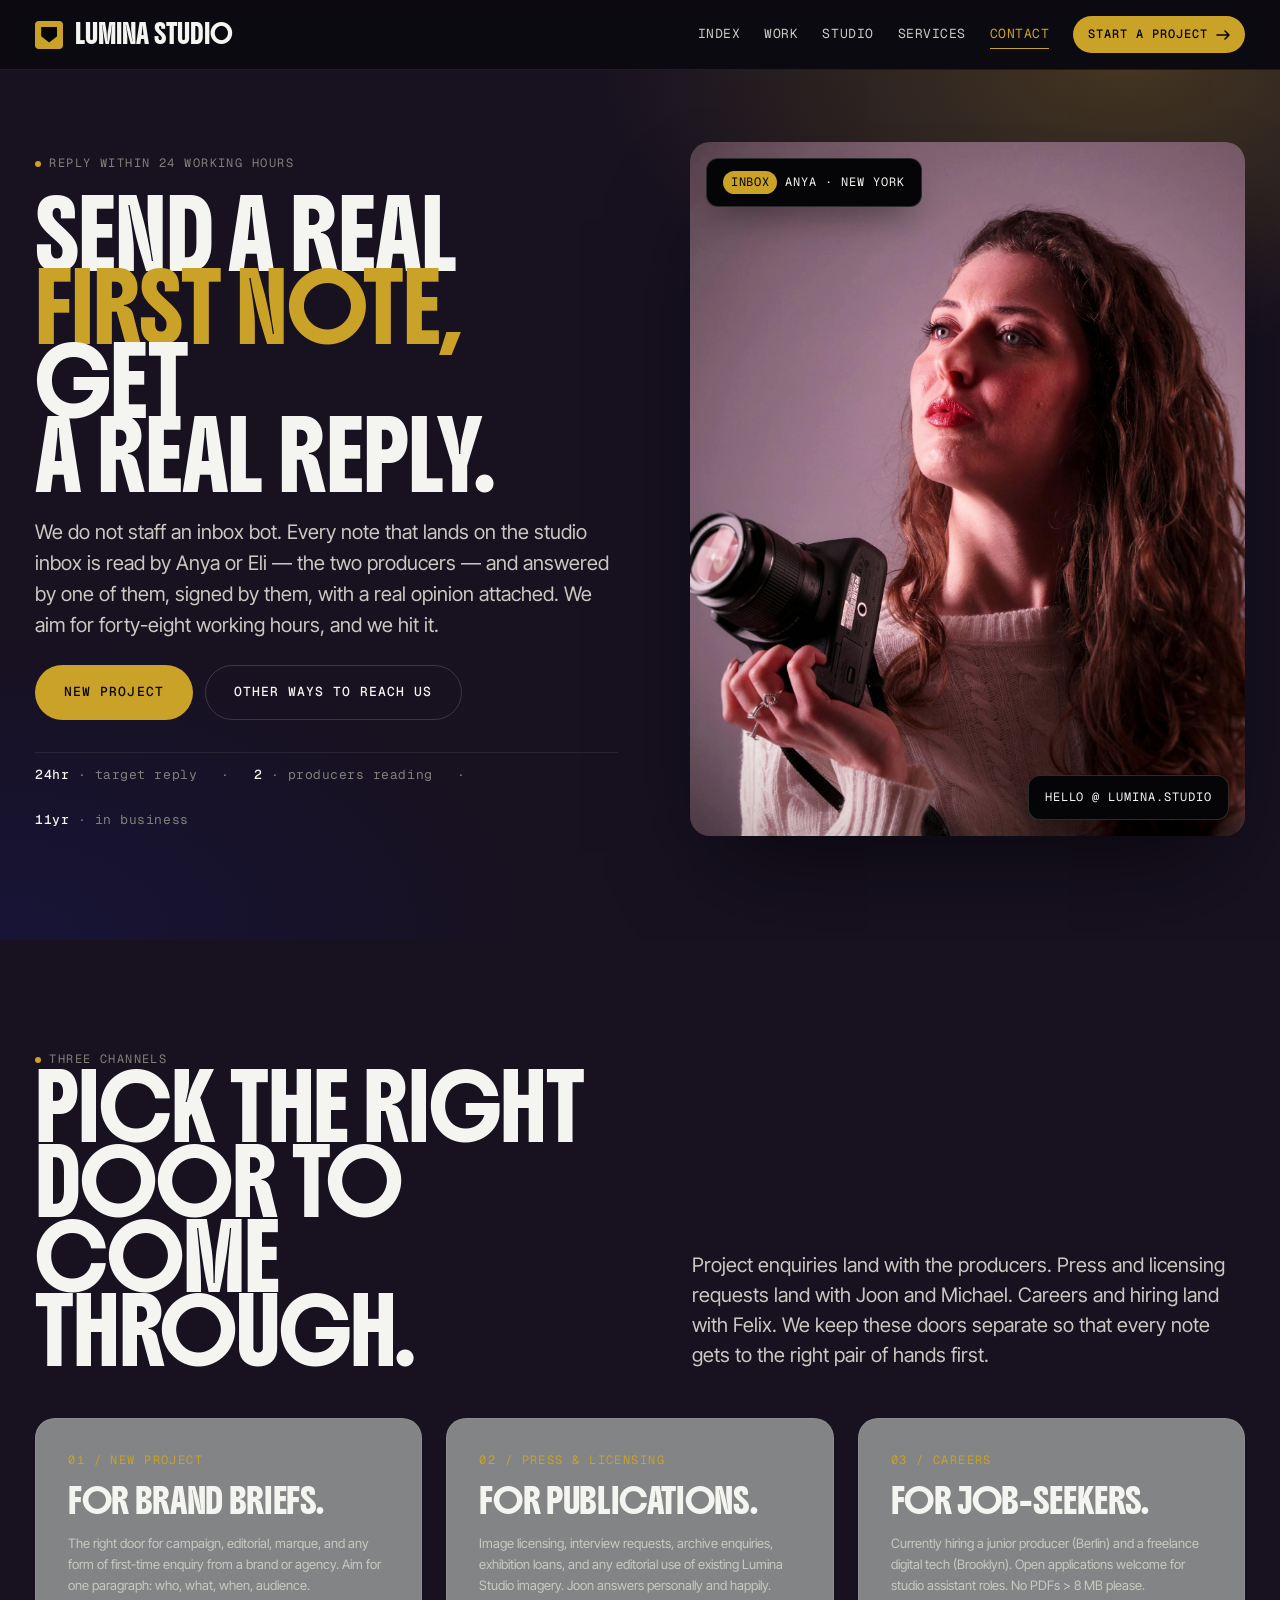
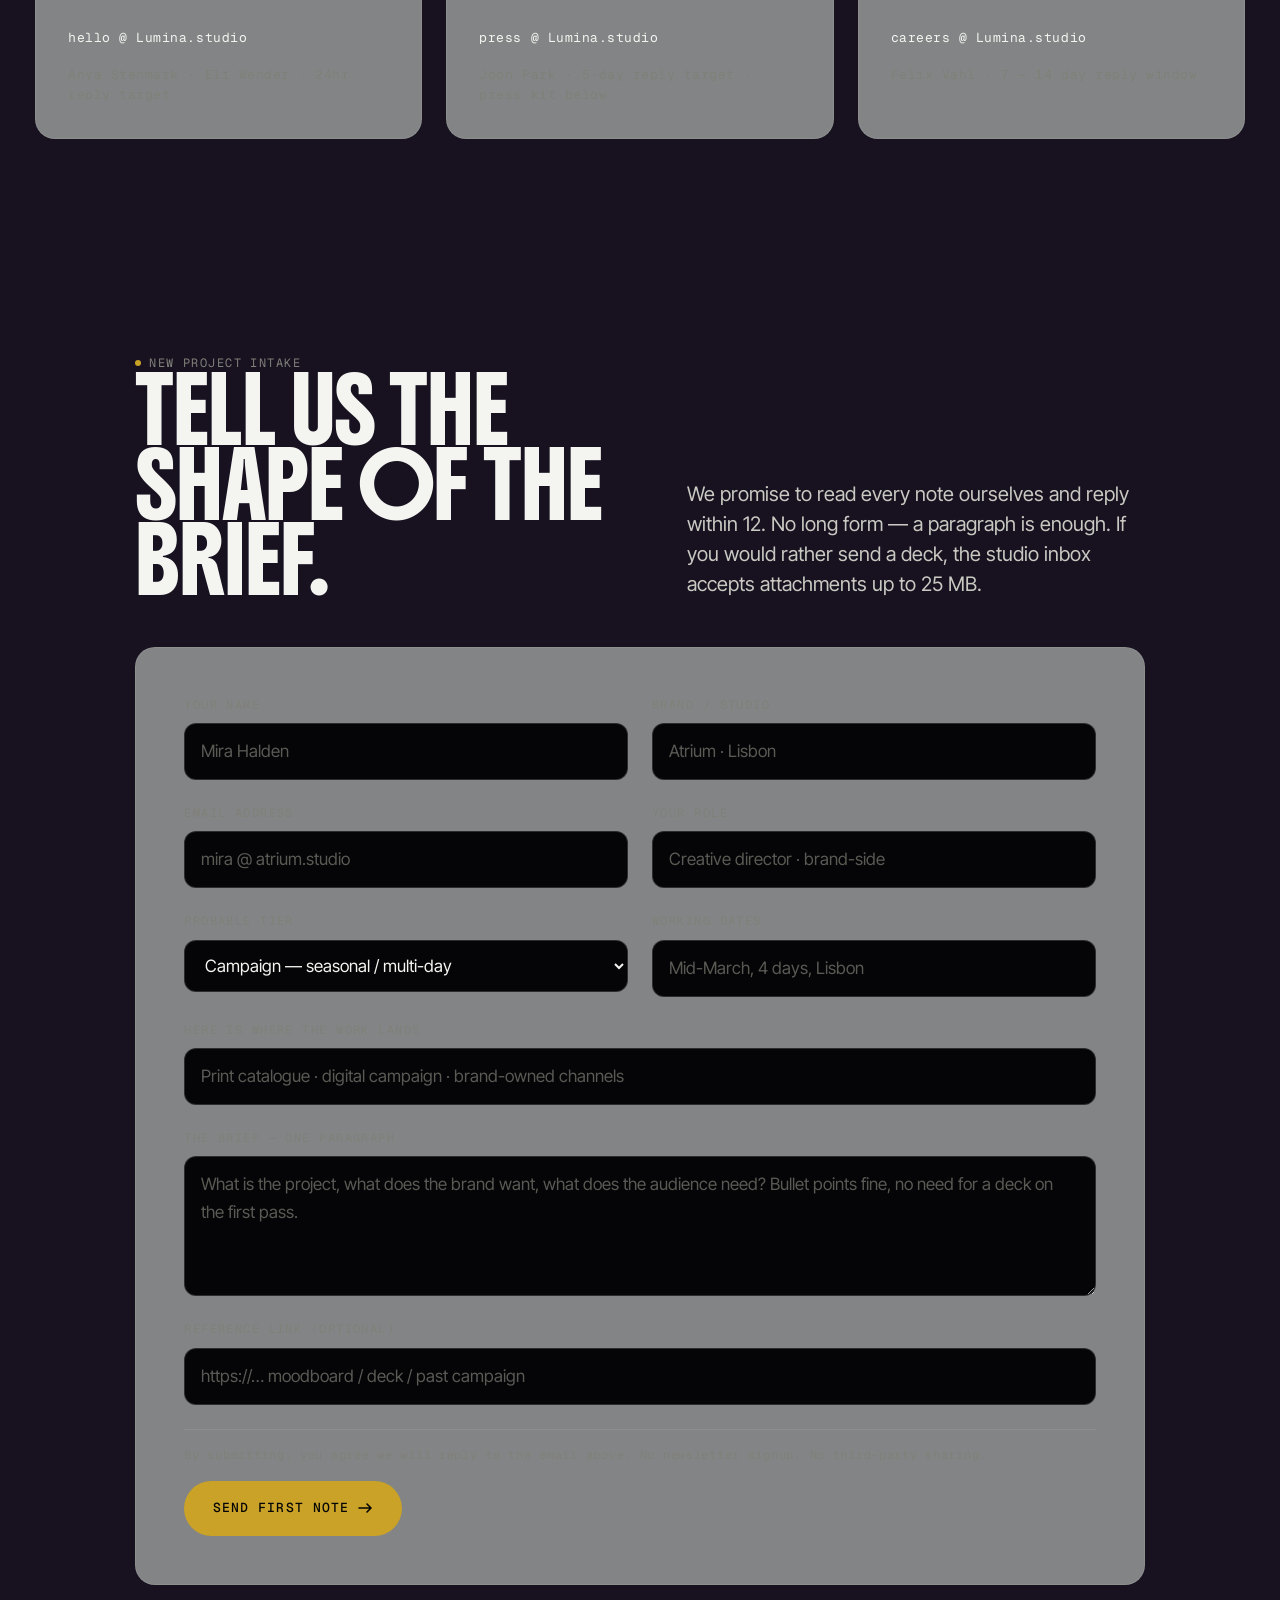
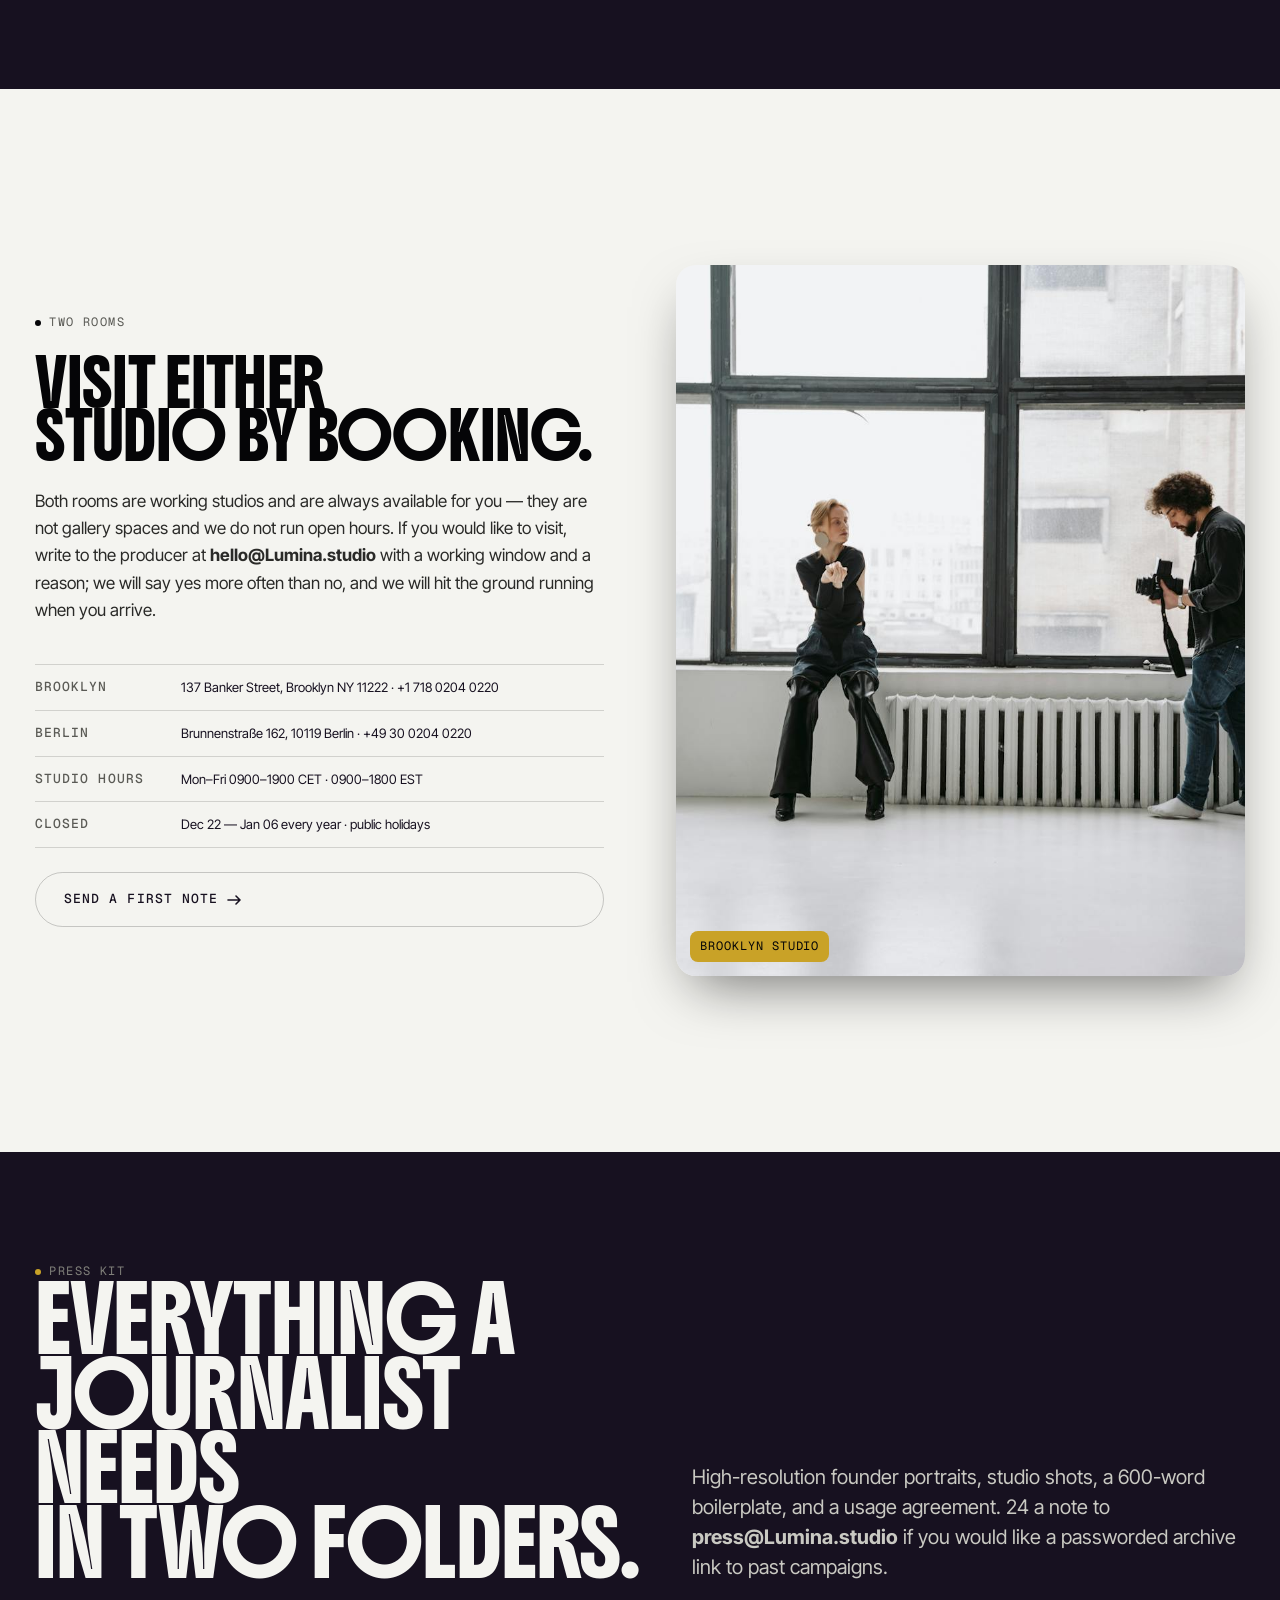
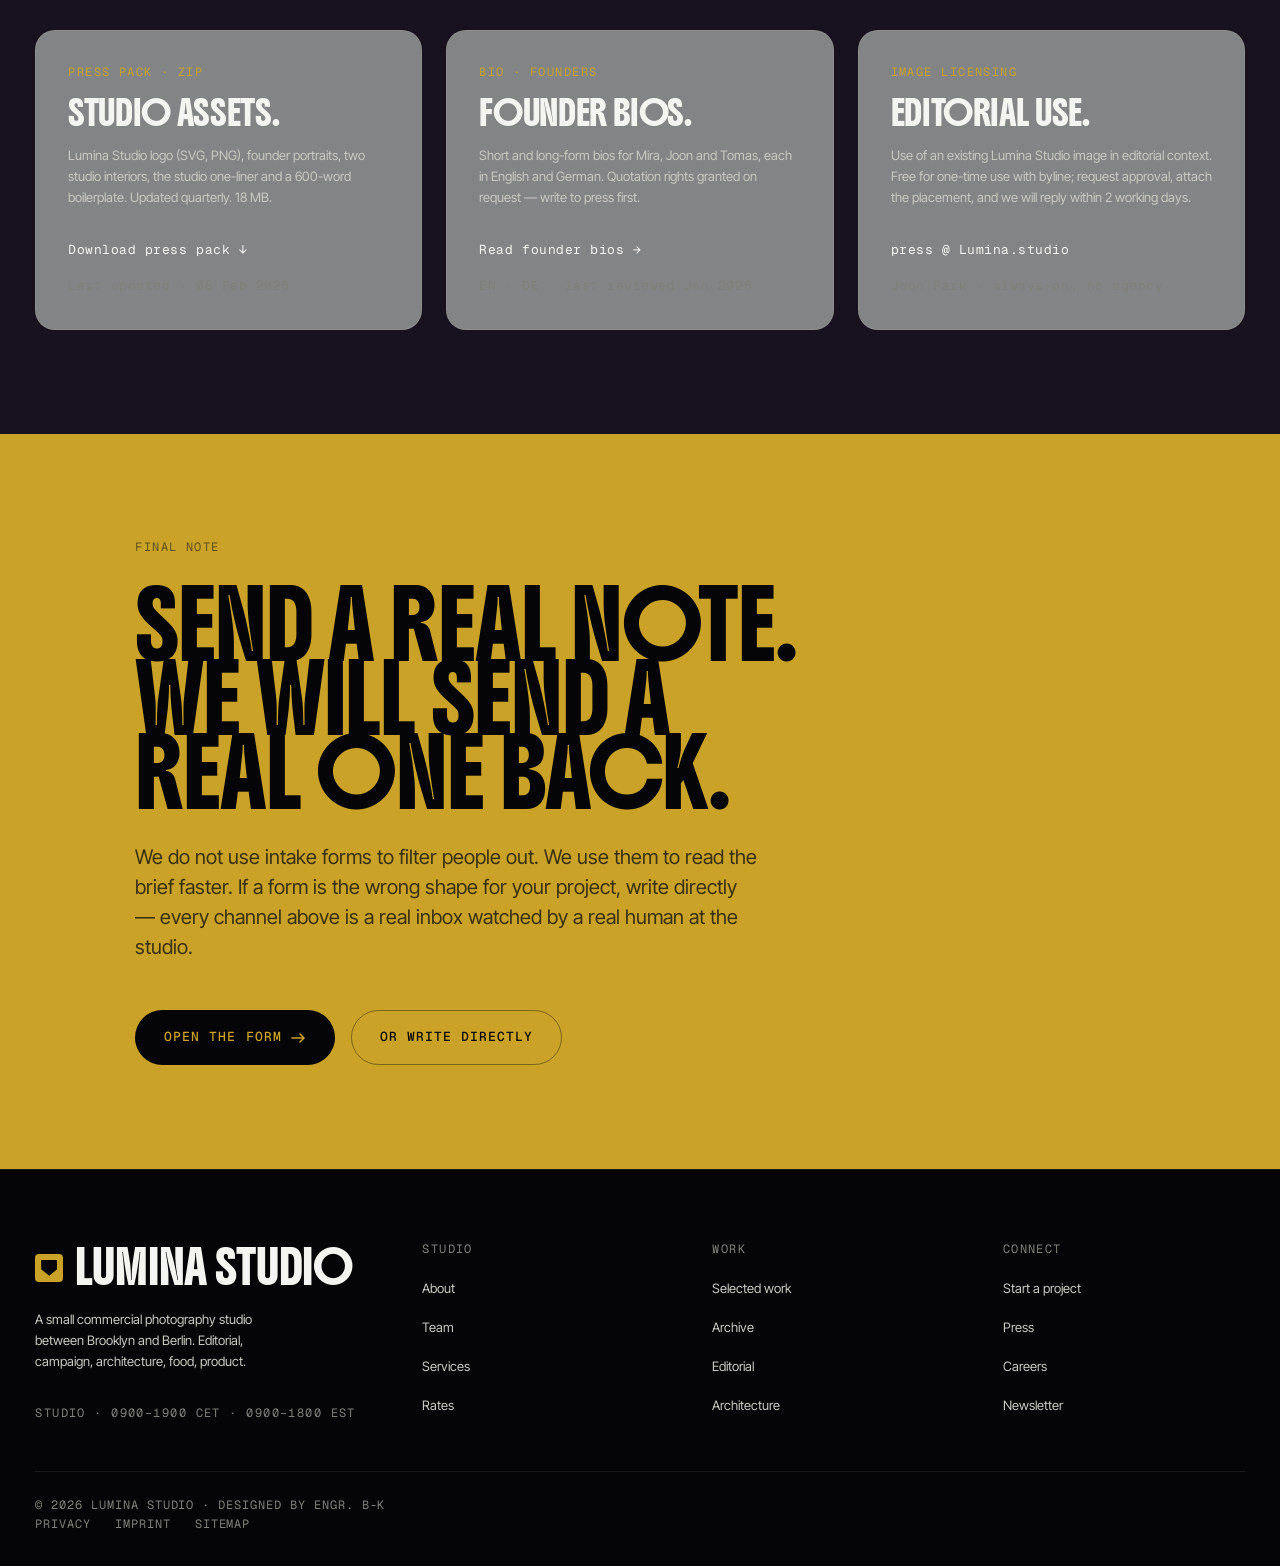
==== commit 39a3d622: "updated" ====
--- a/contact.html
+++ b/contact.html
@@ -114,7 +114,7 @@
           <article class="channel-card">
             <span class="label">01 / New project</span>
             <h3>For brand briefs.</h3>
-            <p>The right door for campaign, editorial, marque, and any first-time enquiry from a brand or agency. Aim
+            <p>The right door for campaign, editorial, marque, and any form of first-time enquiry from a brand or agency. Aim
               for one paragraph: who, what, when, audience.</p>
             <a class="channel-line" href="mailto:hello@Lumina.studio">hello @ Lumina.studio</a>
             <span class="mono" style="color: var(--fg-mute);">Anya Stenmark · Eli Wender · 24hr reply target</span>
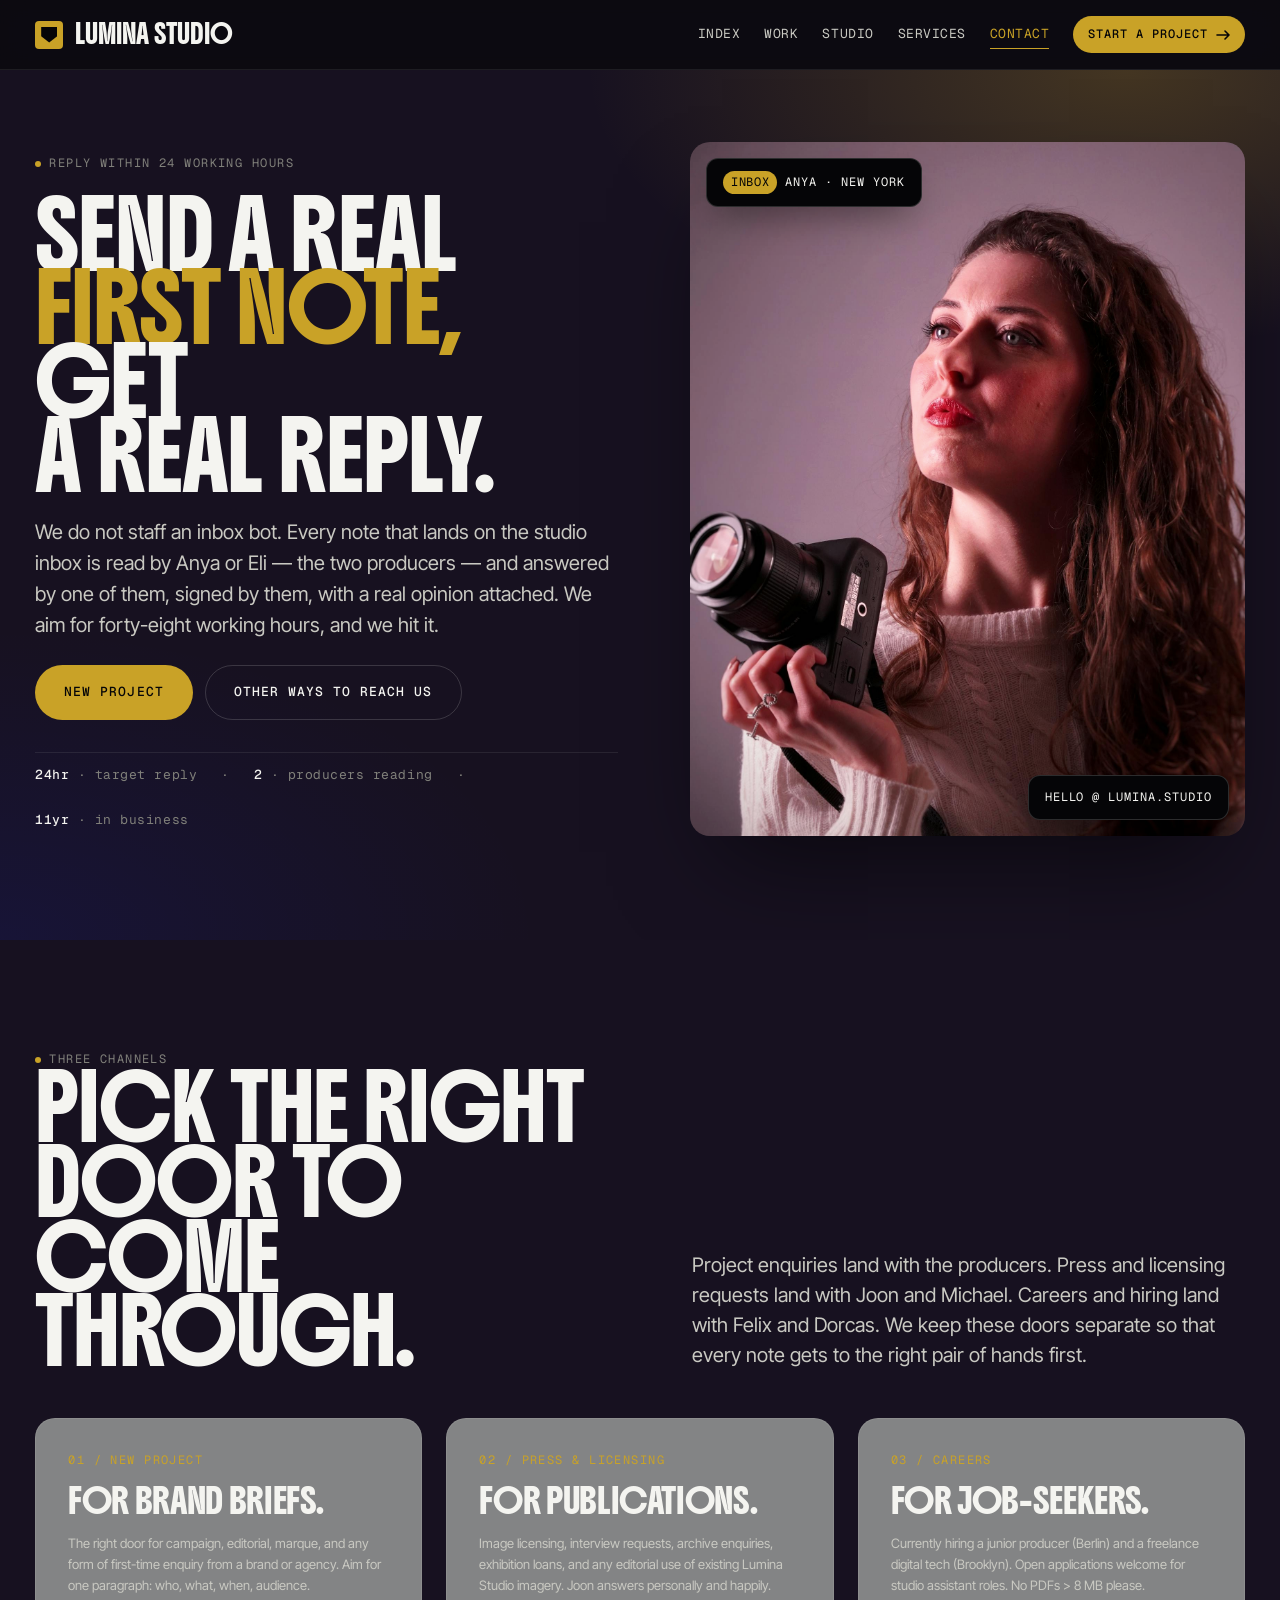
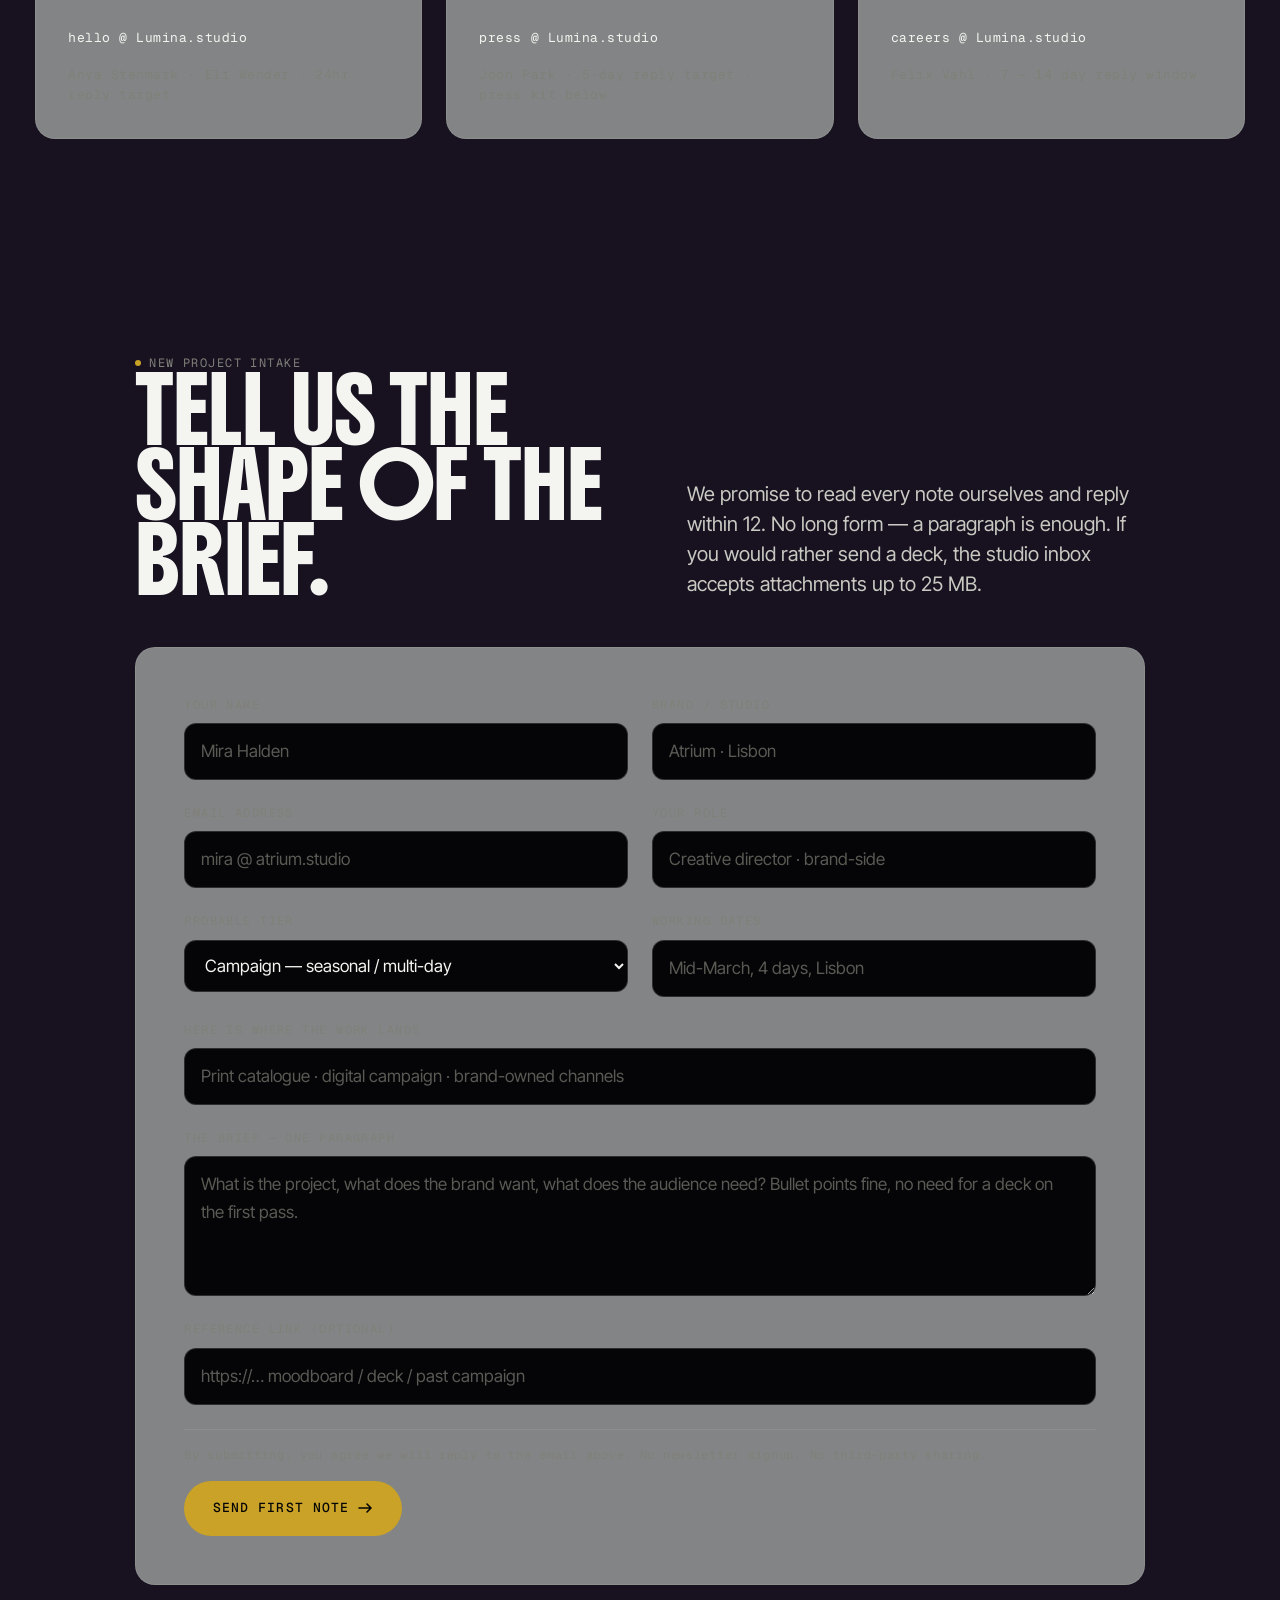
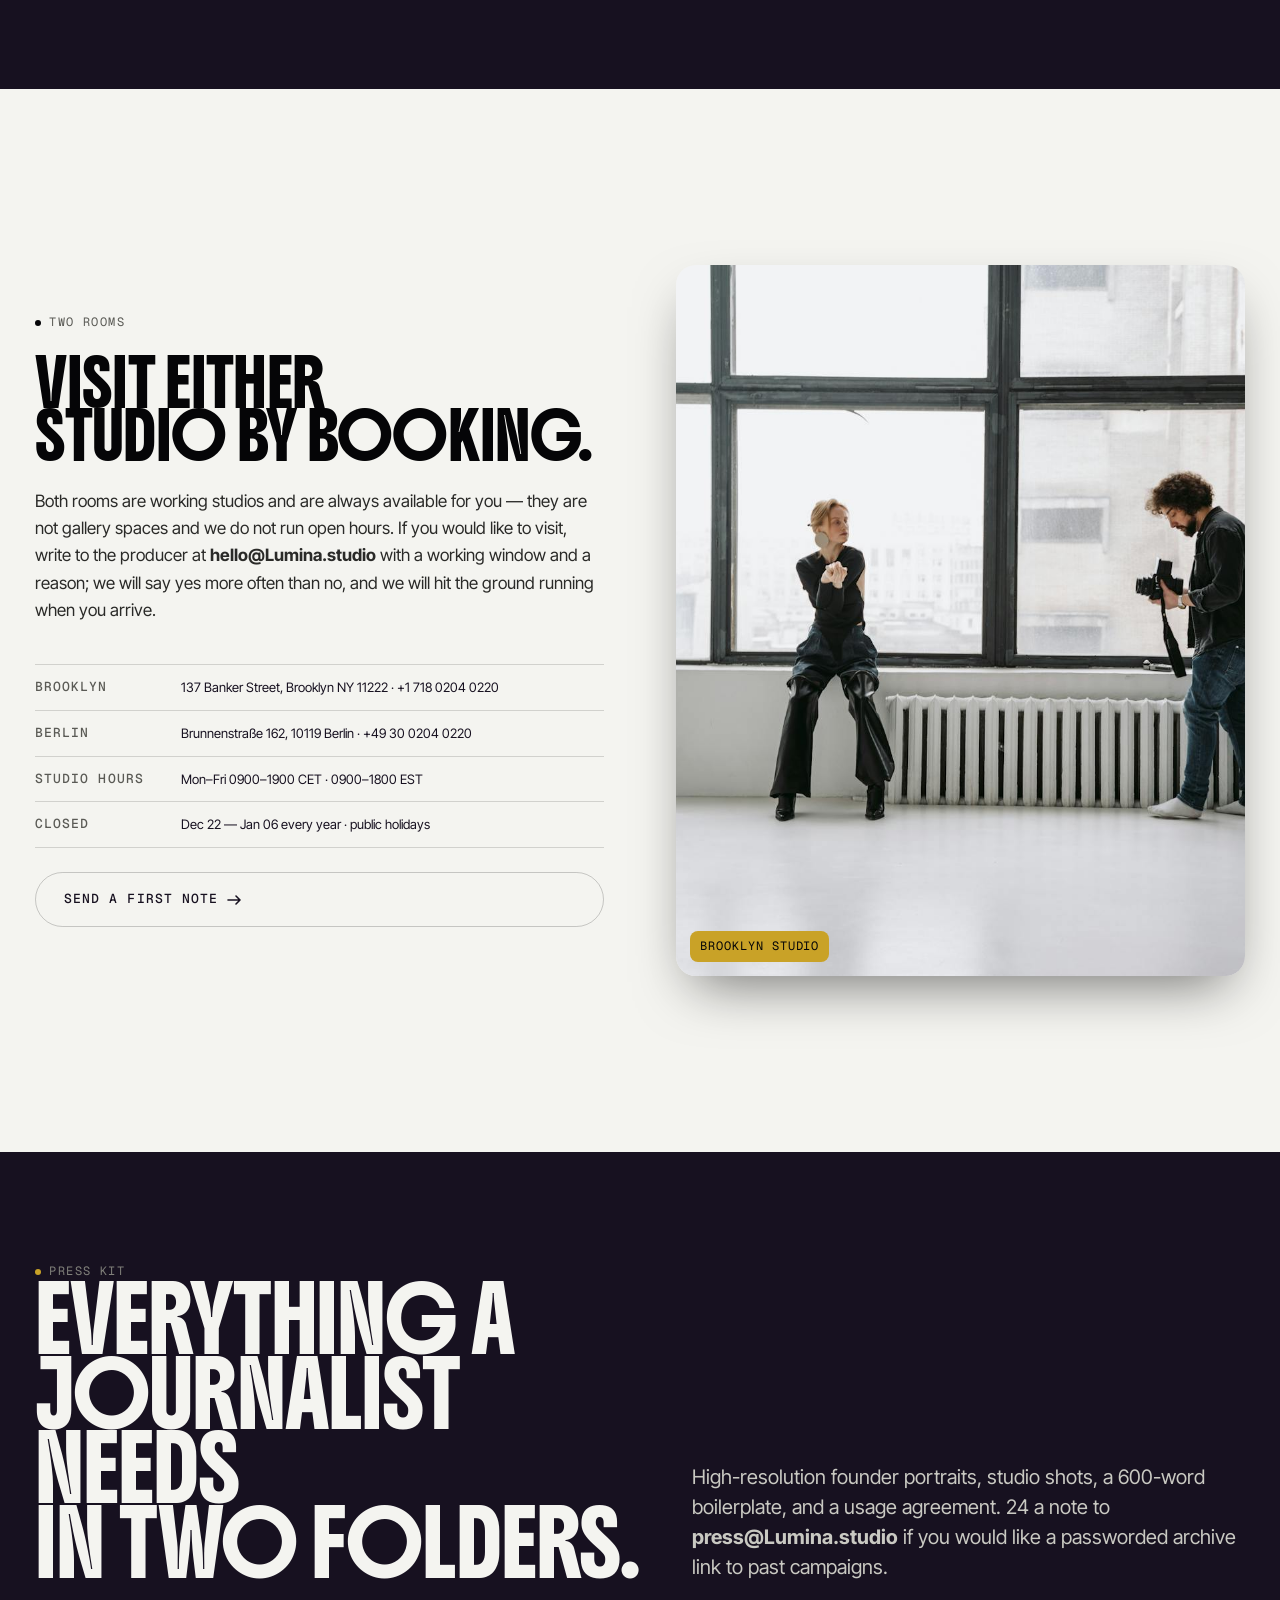
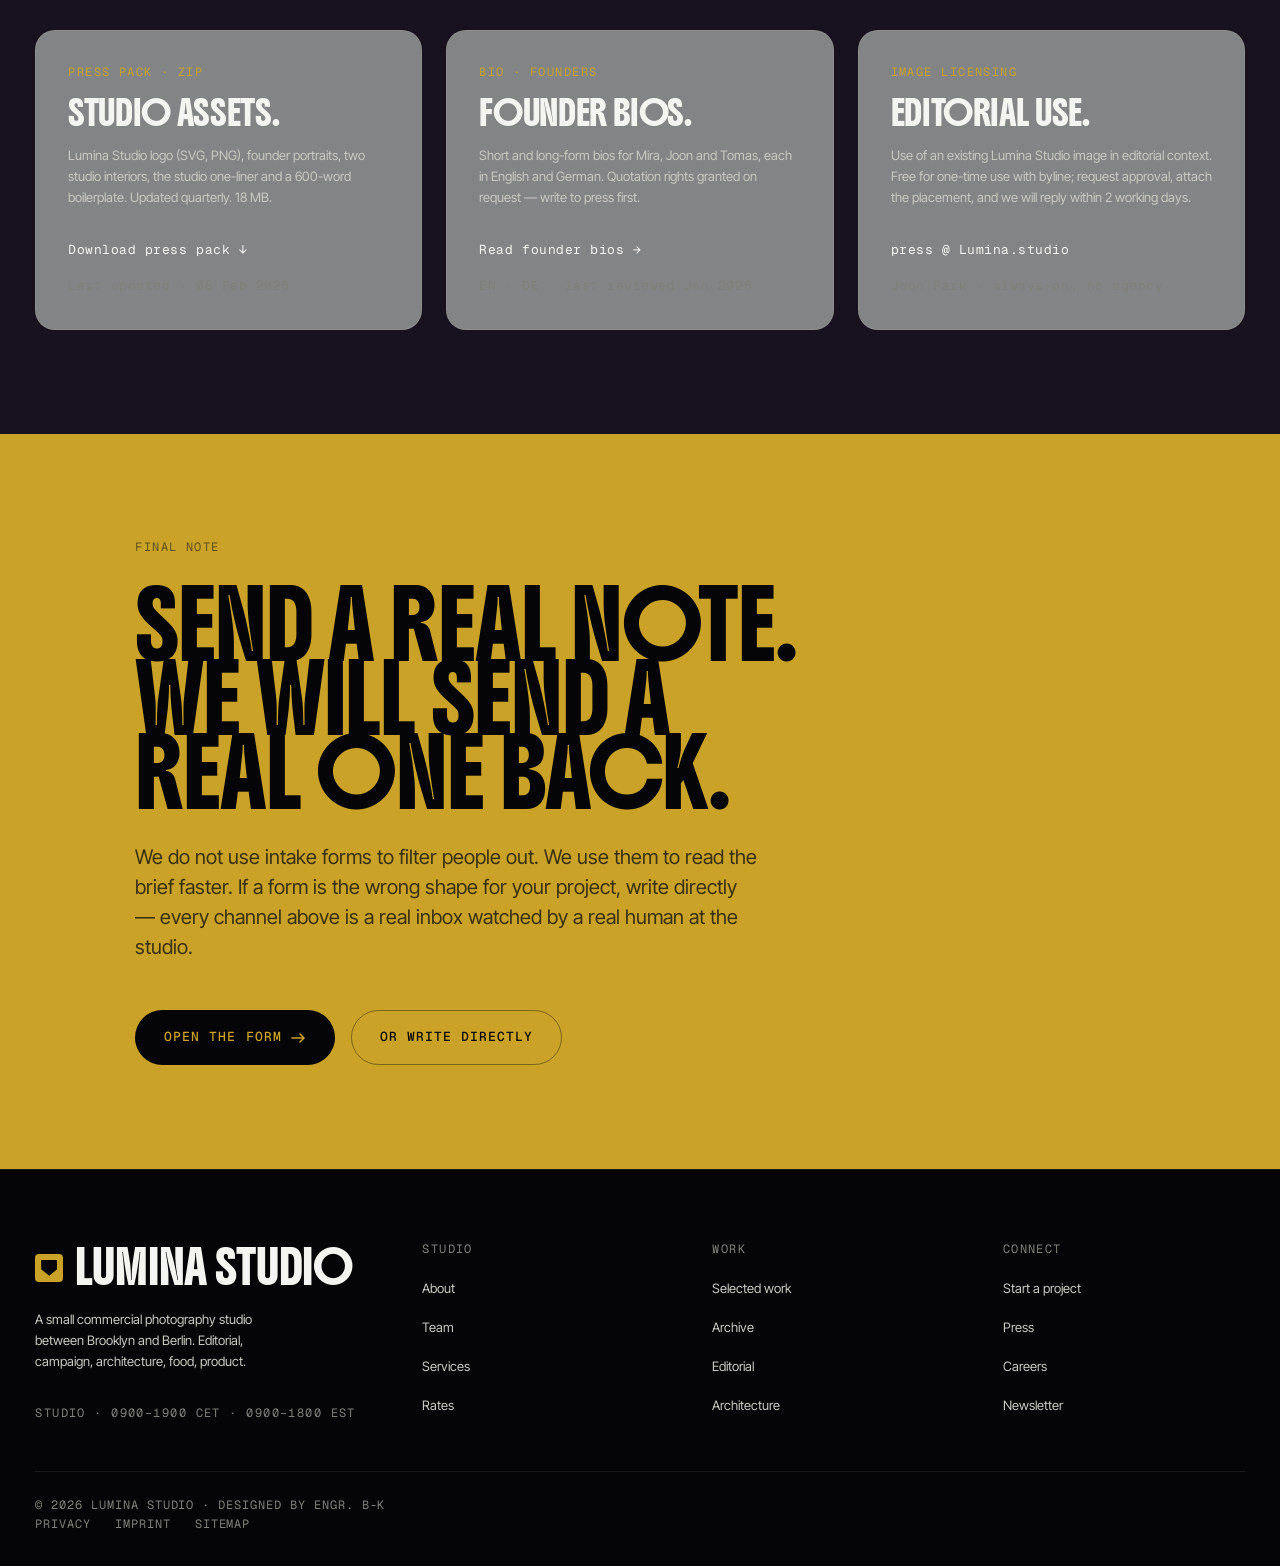
==== commit 6e7d8e76: "updated" ====
--- a/contact.html
+++ b/contact.html
@@ -106,7 +106,7 @@
           </div>
           <p class="lede">
             Project enquiries land with the producers. Press and licensing requests land with Joon and Michael. Careers and hiring
-            land with Felix. We keep these doors separate so that every note gets to the right pair of hands first.
+            land with Felix and Dorcas. We keep these doors separate so that every note gets to the right pair of hands first.
           </p>
         </div>
 
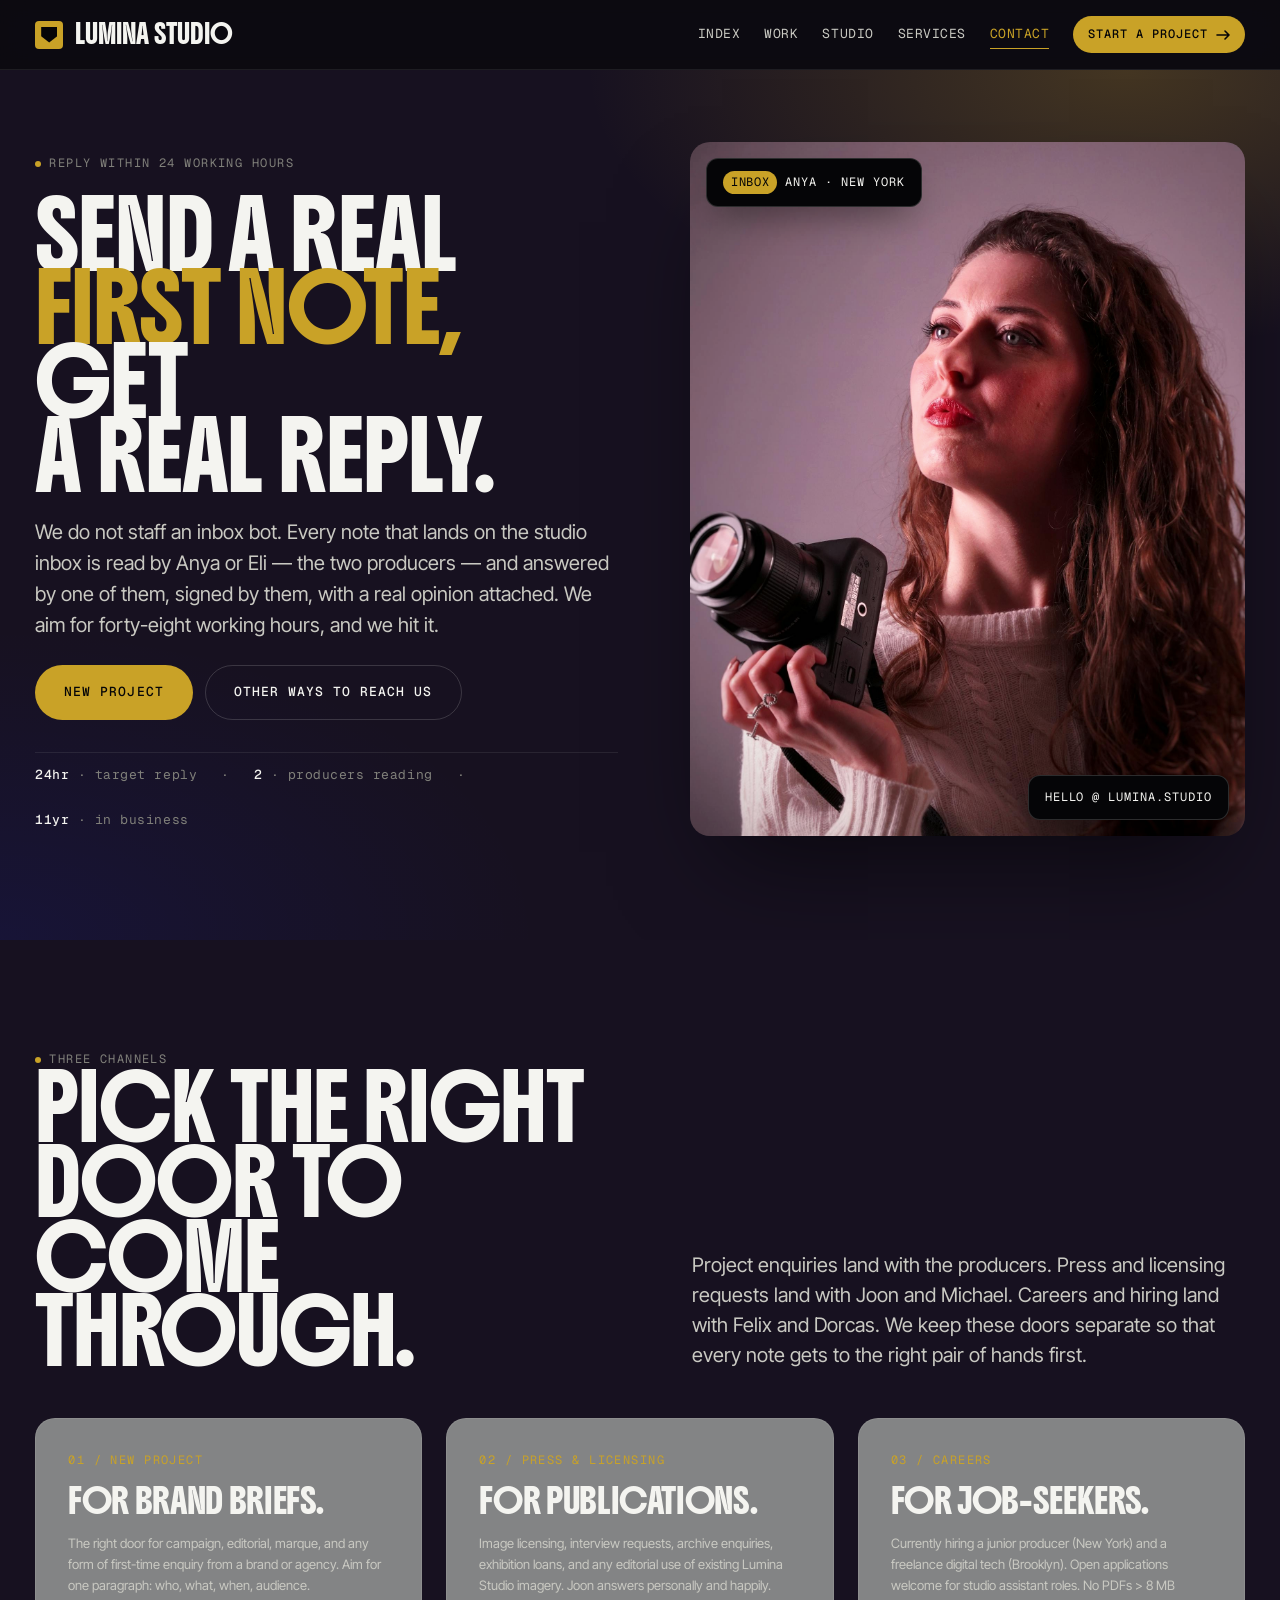
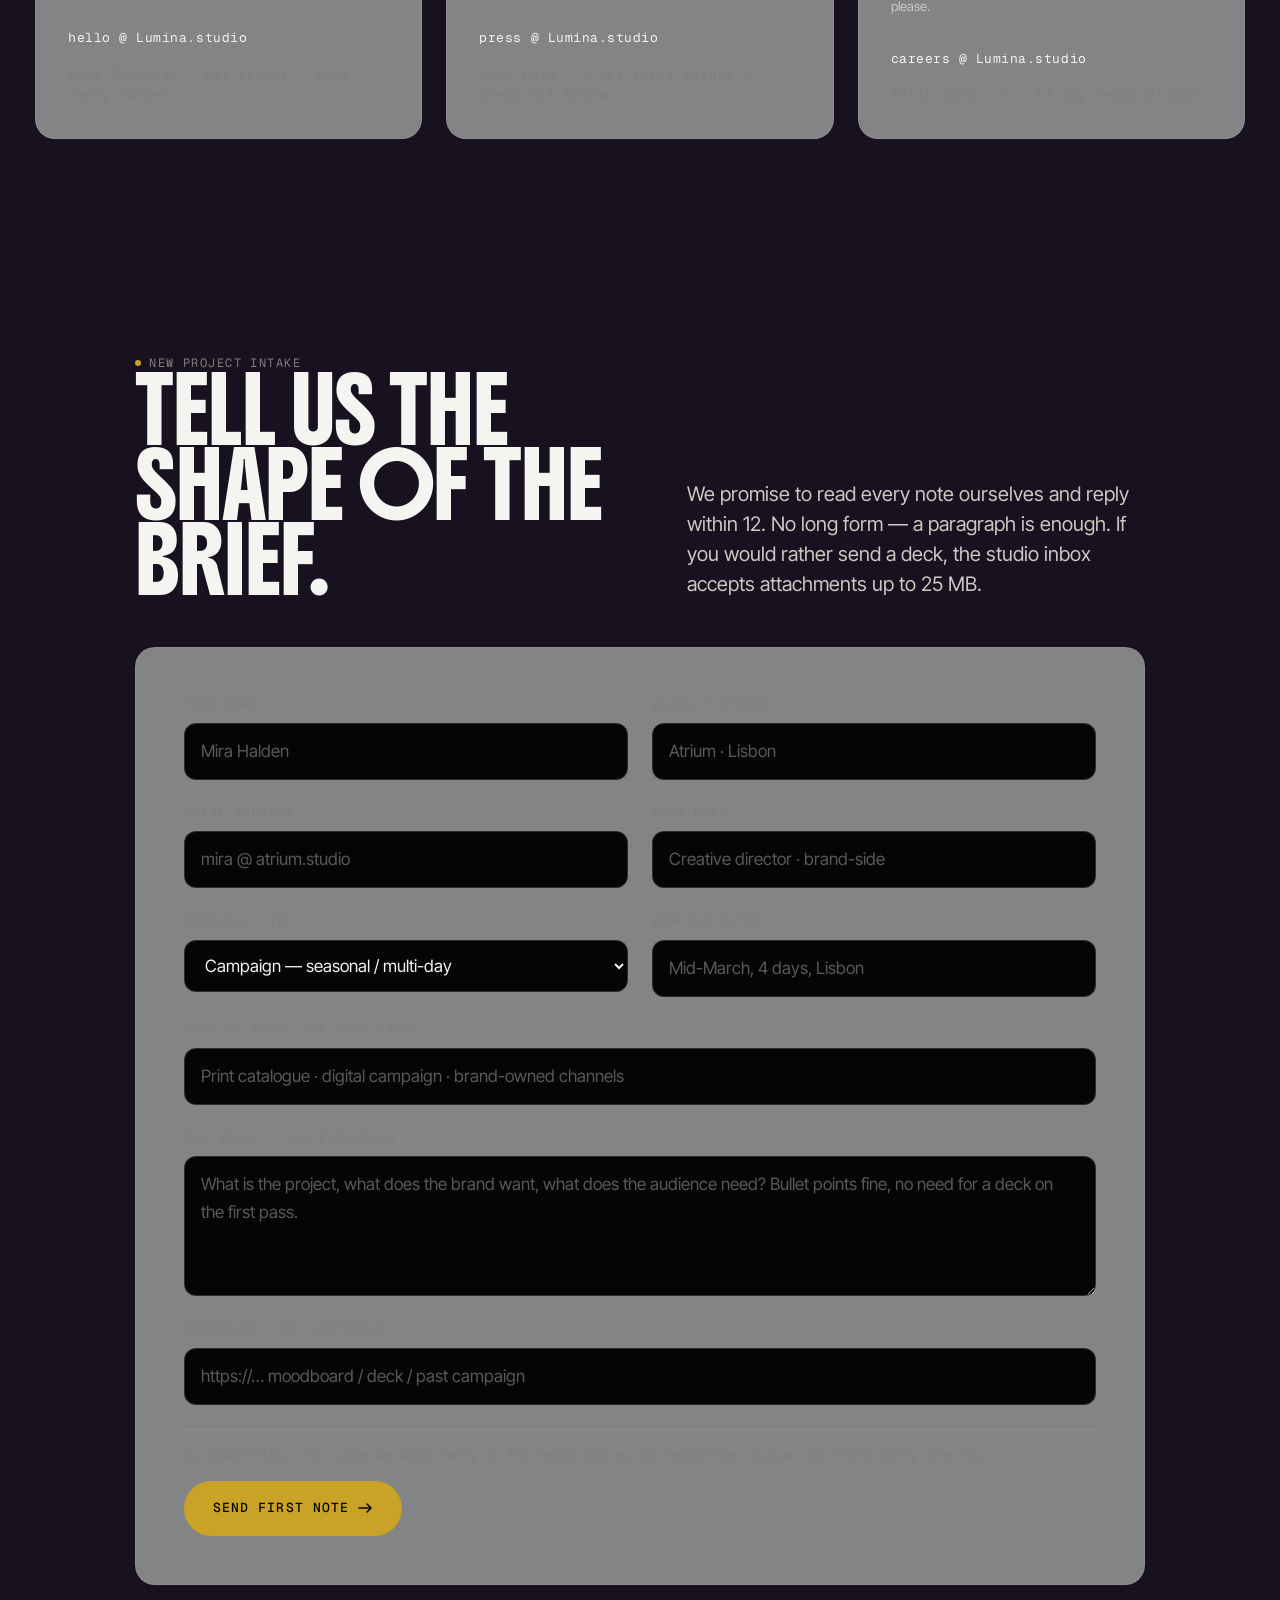
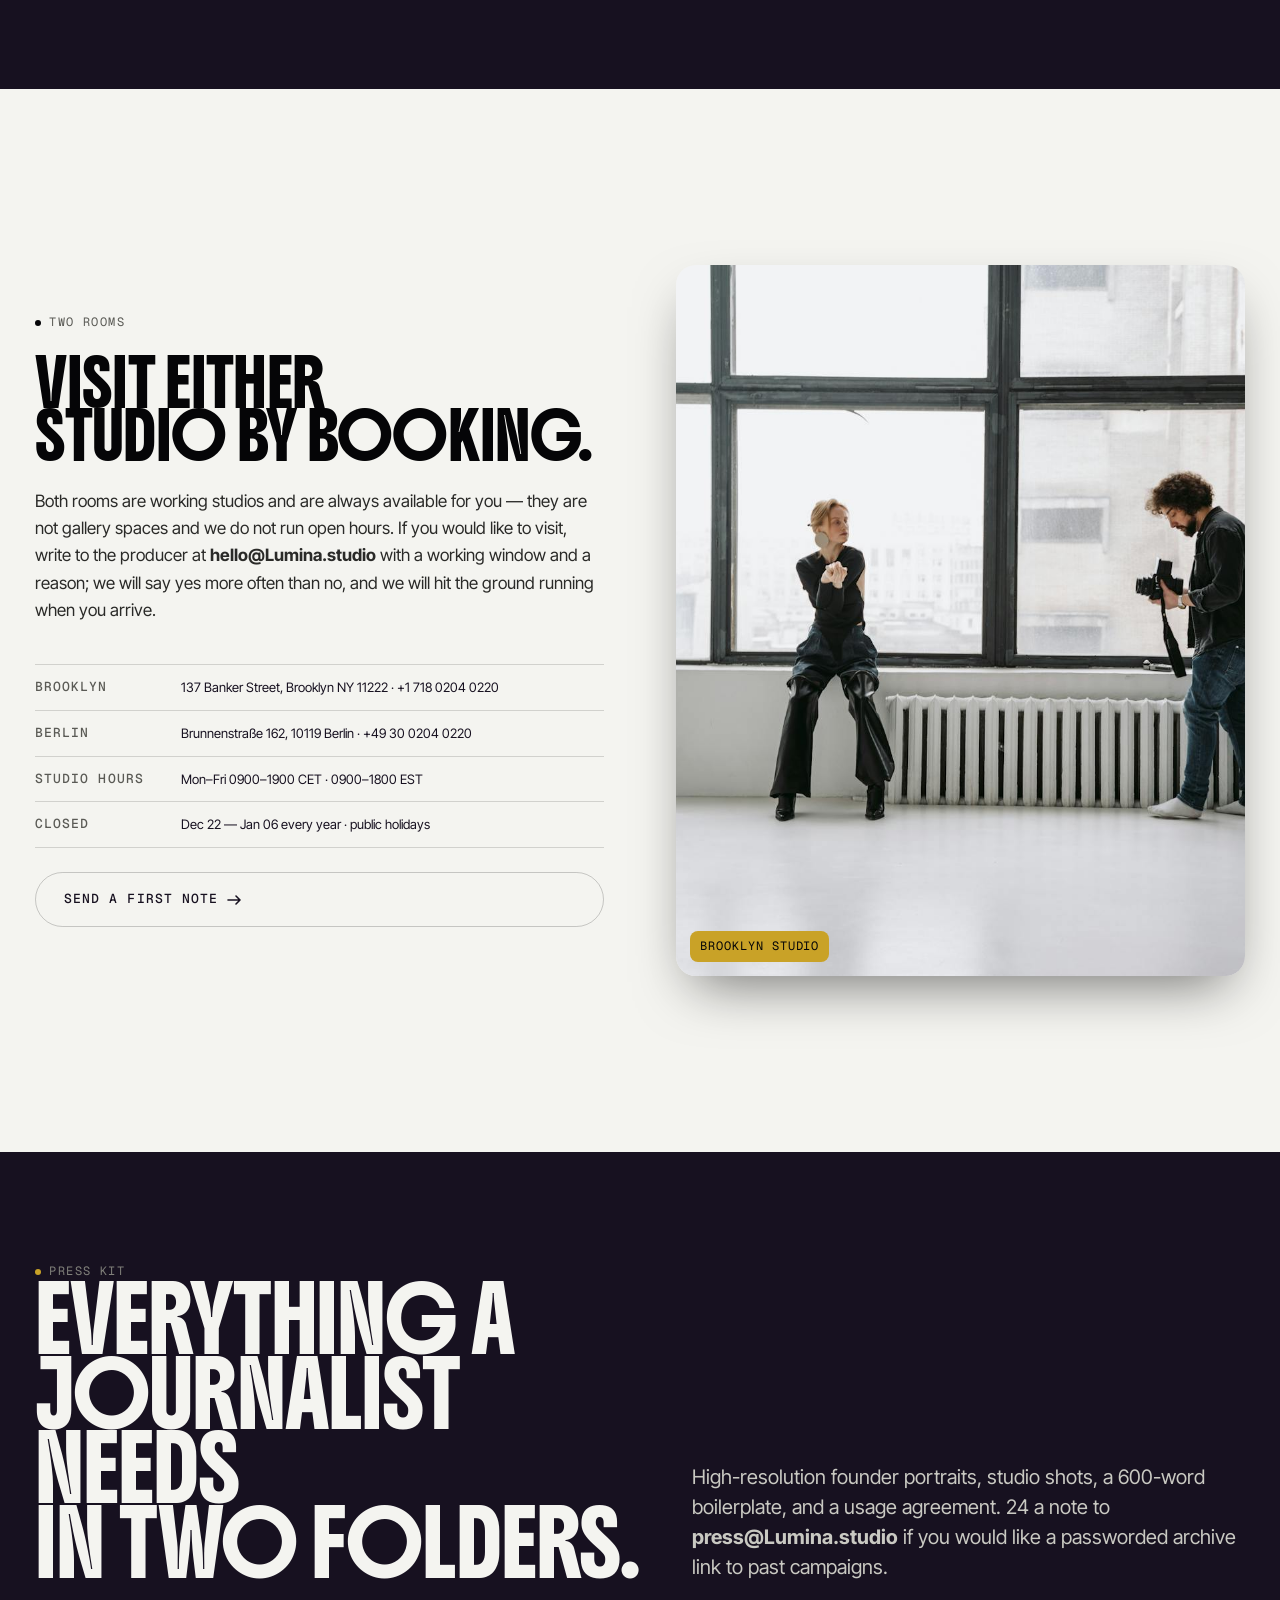
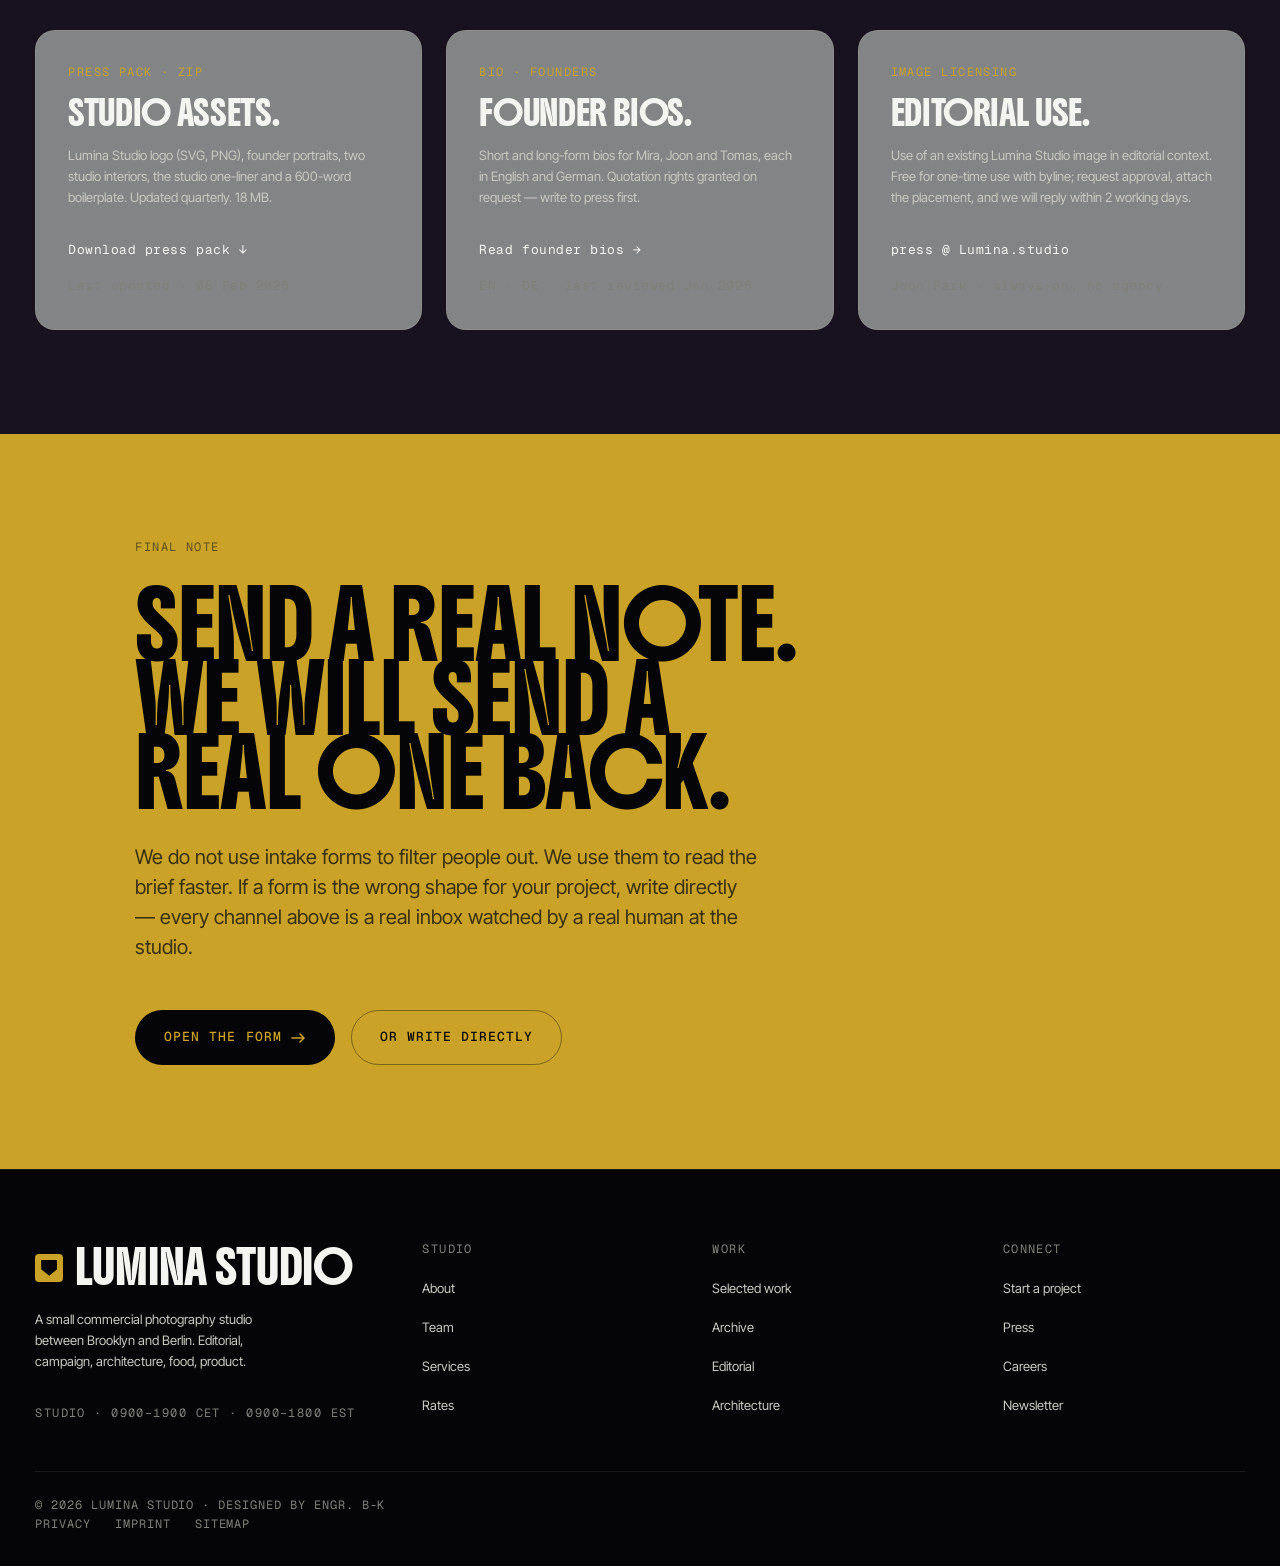
==== commit a7dd2944: "updated" ====
--- a/contact.html
+++ b/contact.html
@@ -132,7 +132,7 @@
           <article class="channel-card" id="careers">
             <span class="label">03 / Careers</span>
             <h3>For job-seekers.</h3>
-            <p>Currently hiring a junior producer (Berlin) and a freelance digital tech (Brooklyn). Open applications
+            <p>Currently hiring a junior producer (New York) and a freelance digital tech (Brooklyn). Open applications
               welcome for studio assistant roles. No PDFs &gt; 8&nbsp;MB please.</p>
             <a class="channel-line" href="mailto:careers@Lumina.studio">careers @ Lumina.studio</a>
             <span class="mono" style="color: var(--fg-mute);">Felix Vahl · 7 — 14 day reply window</span>
